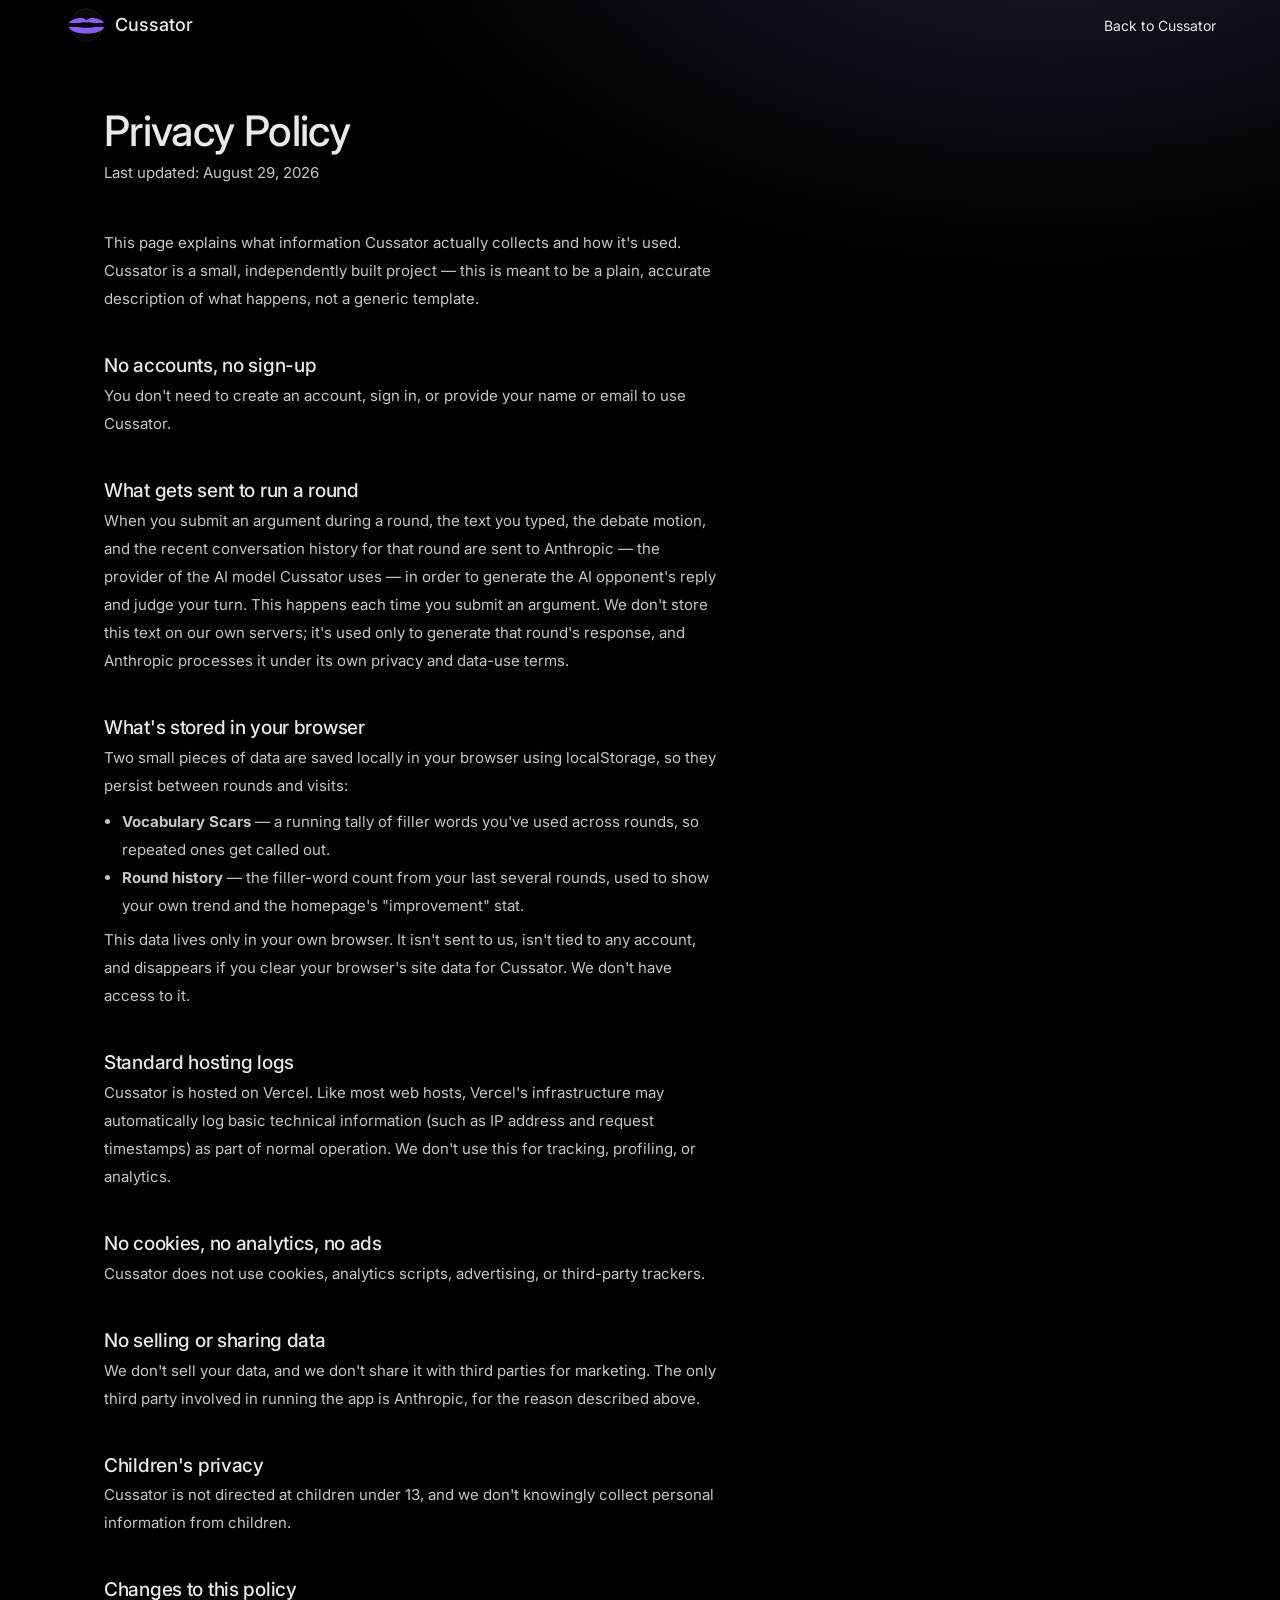
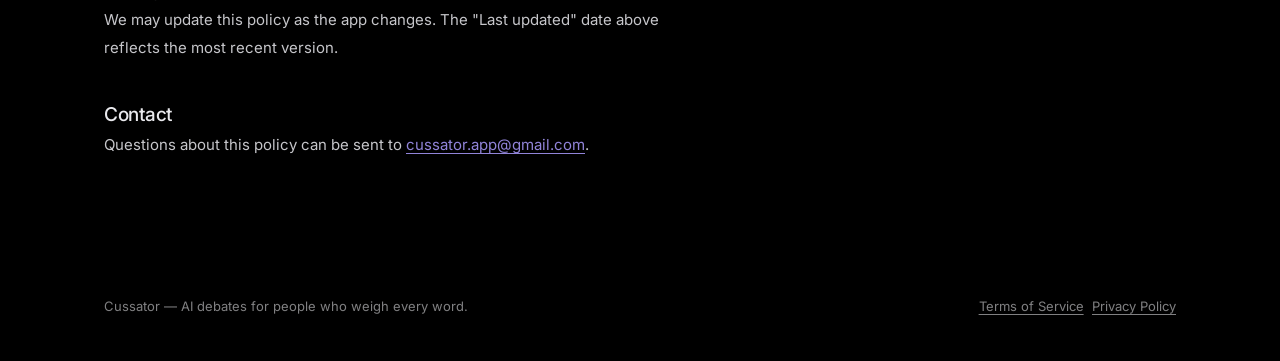
==== site/privacy.html @ 453e9096 "Add Terms/Privacy pages and ledger-motif redesign for stance-select and arena Terms of Service and P" ====
<!DOCTYPE html>
<html lang="en">
<head>
<meta charset="utf-8">
<meta name="viewport" content="width=device-width, initial-scale=1">
<title>Privacy Policy — Cussator</title>
<meta name="description" content="Privacy Policy for Cussator.">
<link rel="icon" type="image/svg+xml" href="cussator-mark.svg">
<link rel="icon" type="image/png" sizes="32x32" href="favicon-32.png">
<link rel="apple-touch-icon" sizes="180x180" href="apple-touch-icon.png">
<link rel="stylesheet" href="styles.css">
</head>
<body>
<div class="cuss-page">

  <nav class="nav cuss-nav" style="padding: var(--space-3) var(--edge);">
    <a href="index.html" style="display:flex; align-items:center; gap:var(--space-2); text-decoration:none; color:inherit;">
      <img src="cussator-mark.svg" alt="" class="nav-mark" width="45" height="34">
      <span class="nav-brand">Cussator</span>
    </a>
    <a href="index.html" style="margin-left:auto;">Back to Cussator</a>
  </nav>

  <div class="cuss-wrap">
    <section class="cuss-legal">
      <h1>Privacy Policy</h1>
      <p class="cuss-legal-updated">Last updated: August 29, 2026</p>

      <p>This page explains what information Cussator actually collects and how it's used. Cussator is a small, independently built project — this is meant to be a plain, accurate description of what happens, not a generic template.</p>

      <h2>No accounts, no sign-up</h2>
      <p>You don't need to create an account, sign in, or provide your name or email to use Cussator.</p>

      <h2>What gets sent to run a round</h2>
      <p>When you submit an argument during a round, the text you typed, the debate motion, and the recent conversation history for that round are sent to Anthropic — the provider of the AI model Cussator uses — in order to generate the AI opponent's reply and judge your turn. This happens each time you submit an argument. We don't store this text on our own servers; it's used only to generate that round's response, and Anthropic processes it under its own privacy and data-use terms.</p>

      <h2>What's stored in your browser</h2>
      <p>Two small pieces of data are saved locally in your browser using localStorage, so they persist between rounds and visits:</p>
      <ul>
        <li><strong>Vocabulary Scars</strong> — a running tally of filler words you've used across rounds, so repeated ones get called out.</li>
        <li><strong>Round history</strong> — the filler-word count from your last several rounds, used to show your own trend and the homepage's "improvement" stat.</li>
      </ul>
      <p>This data lives only in your own browser. It isn't sent to us, isn't tied to any account, and disappears if you clear your browser's site data for Cussator. We don't have access to it.</p>

      <h2>Standard hosting logs</h2>
      <p>Cussator is hosted on Vercel. Like most web hosts, Vercel's infrastructure may automatically log basic technical information (such as IP address and request timestamps) as part of normal operation. We don't use this for tracking, profiling, or analytics.</p>

      <h2>No cookies, no analytics, no ads</h2>
      <p>Cussator does not use cookies, analytics scripts, advertising, or third-party trackers.</p>

      <h2>No selling or sharing data</h2>
      <p>We don't sell your data, and we don't share it with third parties for marketing. The only third party involved in running the app is Anthropic, for the reason described above.</p>

      <h2>Children's privacy</h2>
      <p>Cussator is not directed at children under 13, and we don't knowingly collect personal information from children.</p>

      <h2>Changes to this policy</h2>
      <p>We may update this policy as the app changes. The "Last updated" date above reflects the most recent version.</p>

      <h2>Contact</h2>
      <p>Questions about this policy can be sent to <a href="mailto:cussator.app@gmail.com">cussator.app@gmail.com</a>.</p>
    </section>

    <footer class="cuss-footer">
      <span>Cussator — AI debates for people who weigh every word.</span>
      <span class="cuss-footer-links">
        <a href="terms.html">Terms of Service</a>
        <a href="privacy.html">Privacy Policy</a>
      </span>
    </footer>
  </div>
</div>
</body>
</html>
---- site/styles.css ----
/* Nocturne — design-system tokens and component classes. This file is the source of truth for the system's look; retune it here and see readme.md. */
@import url('https://fonts.googleapis.com/css2?family=Inter:wght@400;500;600;700&display=swap');

:root {
  --color-bg: #000000;
  --color-surface: #232532;
  --color-text: #e9e9ed;
  --color-accent: #9184d9; /* review round 7 (Barron): the accent moves to
     the product's blurple — OKLCH hue 289.2, the hue of the app's own Pro
     accent (#9a8fe0, --om-accent-pro) — at the same lightness the steel
     accent held (L 0.660, so the documented ratios survive) and chroma
     in the product blurple's own range (its token sits at C 0.118; the
     accent takes 0.125, from the old steel's 0.030):
     the accent now reads as an accent rather than another neutral. */
  --color-accent-2: #a7a1db; /* the machine-derived stand-in follows: same
     hue, same L 0.734, chroma at the same 2:3 proportion it held */
  --color-divider: color-mix(in srgb, #e9e9ed 16%, transparent);
  --color-warn: oklch(0.74 0.15 55);

  /* Tonal ramps — generated in OKLCH on one shared lightness scale, so the
     same step of any role matches the others in visual value. */
  --color-neutral-100: #f3f5fe;
  --color-neutral-200: #e4e7f5;
  --color-neutral-300: #cfd3e5;
  --color-neutral-400: #b2b6ca;
  --color-neutral-500: #9397ab;
  --color-neutral-600: #75798c;
  --color-neutral-700: #595d6c;
  --color-neutral-800: #3f424d;
  --color-neutral-900: #292b31;

  --color-accent-100: #f5f4ff;
  --color-accent-200: #e7e5fe;
  --color-accent-300: #d2cefd;
  --color-accent-400: #b5abfc;
  --color-accent-500: #968ae0;
  --color-accent-600: #796cbf;
  --color-accent-700: #5d5294;
  --color-accent-800: #423a6a;
  --color-accent-900: #2b2741;

  --color-accent-2-100: #f5f4ff;
  --color-accent-2-200: #e7e5fe;
  --color-accent-2-300: #d2cefd;
  --color-accent-2-400: #b5afe8;
  --color-accent-2-500: #9690c9;
  --color-accent-2-600: #7972a9;
  --color-accent-2-700: #5c5783;
  --color-accent-2-800: #423e5d;
  --color-accent-2-900: #2b293a;

  /* Deck section-divider ground — review round 3: saturation as presence.
     Dividers take a saturated deep indigo (hue 277, the neutral ramp's own
     family; C 0.094 — written when the accent held C 0.030, before the
     round-7 blurple raised it past the ground's) with a lighter bloom and
     a ghost tint of the same hue, while the slide grounds stay
     desaturated. Deck-scale fills only — not interface colors. */
  --color-section: #262a60;
  --color-section-glow: #353b80;
  --color-section-ghost: #4c5397;

  --font-heading: "Inter", system-ui, sans-serif;
  --font-heading-weight: 500;
  --font-body: "Inter", system-ui, sans-serif;

  --space-1: 2.8px;
  --space-2: 5.6px;
  --space-3: 8.4px;
  --space-4: 11.2px;
  --space-6: 16.8px;
  --space-8: 22.4px;

  --radius-sm: 4px;
  --radius-md: 8px;
  --radius-lg: 14px;

  /* Elevation — derived from the ground: soft ink-tinted shadows on a
     light theme, a hairline edge + ambient darkness on a dark one.
     The ground is pure black (#000), so a black ambient shadow would be
     literally invisible (same color as what's behind it) — the ambient
     component is instead a faint accent-tinted glow, which also keeps it
     visually consistent with the accent glow on the primary CTA. */
  --shadow-sm: 0 0 0 1px #3f424d;
  --shadow-md: 0 0 0 1px #595d6c, 0 6px 18px color-mix(in srgb, var(--color-accent) 16%, transparent);
  --shadow-lg: 0 0 0 1px var(--color-neutral-300), 0 16px 40px color-mix(in srgb, var(--color-accent) 22%, transparent);
}

body {
  background: var(--color-bg);
  color: var(--color-text);
  font-family: var(--font-body);
}
h1, h2, h3, h4 { font-family: var(--font-heading); font-weight: var(--font-heading-weight); }

.lighten{mix-blend-mode:lighten;background-color:transparent}

/* ══════════════════════════════════════════════════════════════════════════
   Components — built with the tokens above. Plain CSS
   on plain HTML: no JavaScript, no build step. Each class is documented in
   readme.md and demonstrated in foundations/ and components/.
   ══════════════════════════════════════════════════════════════════════ */

*, *::before, *::after { box-sizing: border-box; }
body { margin: 0; font-size: 15px; line-height: 1.55; font-weight: 400; }
h1, h2, h3, h4, h5, h6 {
  font-family: var(--font-heading); font-weight: var(--font-heading-weight);
  line-height: 1.12; letter-spacing: -0.015em; margin: 0 0 var(--space-2);
}
h1 { font-size: 42px; }
h2 { font-size: 32px; }
h3 { font-size: 25px; }
h4 { font-size: 20px; }
h5 { font-size: 16px; }
h6 { font-size: 13px; }
h6 { letter-spacing: 0.08em; text-transform: uppercase; }
p { margin: 0 0 var(--space-3); }
a { color: var(--color-accent); text-underline-offset: 3px; }
img { display: block; max-width: 100%; }
figure { margin: 0; }
figcaption {
  font-size: 11px; margin-top: var(--space-1);
  color: color-mix(in srgb, var(--color-text) 55%, transparent);
}
.text-muted { color: color-mix(in srgb, var(--color-text) 55%, transparent); }
:focus { outline: none; }
:focus-visible { outline: 2px solid var(--color-accent); outline-offset: 2px; }
::selection { background: color-mix(in srgb, var(--color-accent) 30%, transparent); }

/* — rules — */
/* Rules fade to transparent at both ends instead of stopping cleanly — a
   Nocturne signature. The ramp is 48px an end (one deck baseline unit),
   painted from the same divider token. Freestanding rules fade; box
   outlines, in-control separators, and short accent marks stay solid. */
.hr {
  height: 1px; border: 0; margin: var(--space-4) 0;
  background: linear-gradient(to right,
    transparent, var(--color-divider) 48px,
    var(--color-divider) calc(100% - 48px), transparent);
}

/* — buttons — */
.btn {
  display: inline-flex; align-items: center; justify-content: center; gap: 6px;
  cursor: pointer; text-decoration: none;
  font-family: var(--font-heading); font-weight: var(--font-heading-weight);
  font-size: 14px; line-height: 1.2; color: var(--color-text); /* matches the .input's 14px —
     the pair sits side by side in sign-up rows */
  background: transparent; border: 1px solid transparent;
  padding: var(--space-2) calc(var(--space-3) * 1.2);
  border-radius: var(--radius-md);
  transition: background 0.18s ease, border-color 0.18s ease, transform 0.18s ease, box-shadow 0.18s ease;
}
.btn svg { display: block; }
.btn:disabled { opacity: 0.45; cursor: not-allowed; }
.btn-primary { color: var(--color-accent); border-color: var(--color-accent); }
.btn-primary:hover { background: color-mix(in srgb, var(--color-accent) 12%, transparent); }
.btn-primary:active { background: color-mix(in srgb, var(--color-accent) 22%, transparent); }
.btn-secondary { border-color: var(--color-divider); }
.btn-secondary:hover { background: color-mix(in srgb, var(--color-text) 7%, transparent); }
.btn-secondary:active { background: color-mix(in srgb, var(--color-text) 14%, transparent); }
.btn-ghost { color: var(--color-accent); padding-inline: var(--space-1); }
.btn-ghost:hover { background: color-mix(in srgb, var(--color-accent) 10%, transparent); }
.btn-ghost:active { background: color-mix(in srgb, var(--color-accent) 18%, transparent); }
.btn-icon { width: 36px; height: 36px; padding: 0; }
.btn-block { width: 100%; margin-top: var(--space-2); }

/* — forms — */
.field > label {
  display: block; font-size: 12px; margin-bottom: 5px;
  color: color-mix(in srgb, var(--color-text) 70%, transparent);
}
.input {
  width: 100%; min-height: 36px; padding: 6px 10px; font: inherit;
  font-size: 14px; color: var(--color-text); caret-color: var(--color-accent);
  background: var(--color-surface);
  border: 1px solid var(--color-divider); border-radius: var(--radius-md);
}
.input:hover { border-color: color-mix(in srgb, var(--color-text) 45%, transparent); }
.input:focus-visible { border-color: var(--color-accent); outline-offset: 0; }
textarea.input { min-height: 90px; resize: vertical; }
.radio { display: inline-flex; align-items: center; gap: 8px; cursor: pointer; font-size: 14px; }
.radio input, .seg-opt input {
  position: absolute; opacity: 0; width: 0; height: 0; pointer-events: none;
}
.radio .dot {
  width: 16px; height: 16px; flex: none; border-radius: 50%;
  border: 1.5px solid var(--color-divider);
}
.radio:hover .dot { border-color: var(--color-accent); }
.radio input:checked + .dot {
  border-color: var(--color-accent); background: var(--color-accent);
  box-shadow: inset 0 0 0 4px var(--color-bg);
}
.radio input:focus-visible + .dot { outline: 2px solid var(--color-accent); outline-offset: 2px; }
.seg {
  display: inline-flex; overflow: hidden;
  border: 1px solid var(--color-divider); border-radius: var(--radius-md);
}
.seg-opt {
  display: inline-flex; align-items: center; gap: 6px;
  padding: 7px 12px; font-size: 13px; cursor: pointer;
}
.seg-opt + .seg-opt { border-left: 1px solid var(--color-divider); }
.seg-opt:has(input:checked) { color: var(--color-accent); box-shadow: inset 0 0 0 1px var(--color-accent); }
.seg-opt:not(:has(input:checked)):hover { background: color-mix(in srgb, var(--color-text) 7%, transparent); }
.seg-opt:has(input:focus-visible) { outline: 2px solid var(--color-accent); outline-offset: -2px; }

/* — cards — */
.card {
  display: flex; flex-direction: column; gap: var(--space-2);
  padding: var(--space-3); border-radius: var(--radius-md); background: var(--color-surface);
}
.card-kicker { font-size: 10px; letter-spacing: 0.1em; text-transform: uppercase; color: var(--color-accent); }
.card-title {
  font-family: var(--font-heading); font-weight: var(--font-heading-weight);
  font-size: 17px; line-height: 1.2;
}
.card-body { margin: 0; font-size: 13px; opacity: 0.8; flex: 1; }
.card-meta {
  display: flex; align-items: center; gap: 6px; font-size: 11px;
  color: color-mix(in srgb, var(--color-text) 50%, transparent);
}
.elev-sm { box-shadow: var(--shadow-sm); }
.elev-md { box-shadow: var(--shadow-md); }
.elev-lg { box-shadow: var(--shadow-lg); }

/* — tags — */
.tag {
  display: inline-flex; align-items: center; font-size: 11px;
  letter-spacing: 0.02em; padding: 3px 10px;
  border-radius: calc(var(--radius-md) * 0.75);
}
.tag-accent { background: var(--color-accent-800); color: var(--color-accent-100); }
.tag-accent-2 { background: var(--color-accent-2-800); color: var(--color-accent-2-100); }
.tag-neutral { background: var(--color-neutral-800); color: var(--color-neutral-100); }
.tag-outline { border: 1px solid var(--color-accent); color: var(--color-accent); }
/* Per-turn countdown, styled as the same outlined pill as the LIVE ROUND
   badge next to it — tabular-nums keeps the digits from jittering the
   pill's width as they count down. Ticks only while it's the player's
   turn (input enabled); warns in the last 10 seconds. */
.cuss-arena-timer { font-variant-numeric: tabular-nums; }
.cuss-arena-timer.is-warn { border-color: var(--color-warn); color: var(--color-warn); }

/* — navigation — */
.nav {
  display: flex; align-items: center; gap: var(--space-4);
  padding: var(--space-3) var(--space-4);
  border-bottom: none;
}
/* Logo mark — sits immediately left of the wordmark, the nav's own
   gap (var(--space-4)) provides the spacing between the two. */
.nav-mark { display: block; height: 34px; width: auto; flex: none; }
.nav-brand {
  font-family: var(--font-heading); font-weight: var(--font-heading-weight);
  font-size: 18px; margin-right: auto;
}
.nav a { color: inherit; text-decoration: none; font-size: 14px; }
.nav a:hover, .nav a[aria-current='page'] { color: var(--color-accent); }
/* Small outlined nav Chat button — reuses .btn-primary as-is (purple
   border, transparent fill, accent text), deliberately NOT .cuss-cta-xl,
   so it stays visually secondary to the big solid hero Chat button. */
.nav-cta { flex: none; }

/* — tables — */
.table { width: 100%; border-collapse: collapse; font-size: 14px; }
.table th {
  text-align: left; font-size: 11px; letter-spacing: 0.08em; text-transform: uppercase;
  color: color-mix(in srgb, var(--color-text) 60%, transparent);
  padding: var(--space-2); border-bottom: 1px solid transparent; /* keeps layout; the row paints the fading rule */
}
.table td {
  padding: var(--space-2);
  border-bottom: 1px solid transparent;
}
/* Row rules as row-level strips so the end-fade spans the row, not each cell. */
.table thead tr {
  background: linear-gradient(to right,
    transparent, var(--color-divider) 48px,
    var(--color-divider) calc(100% - 48px), transparent) no-repeat bottom / 100% 1px;
}
.table tbody tr {
  background: linear-gradient(to right,
    transparent, color-mix(in srgb, var(--color-text) 8%, transparent) 48px,
    color-mix(in srgb, var(--color-text) 8%, transparent) calc(100% - 48px), transparent) no-repeat bottom / 100% 1px;
}
.table tbody tr:hover {
  /* the hover tint layers over the row rule, which keeps painting */
  background:
    linear-gradient(color-mix(in srgb, var(--color-text) 4%, transparent),
                    color-mix(in srgb, var(--color-text) 4%, transparent)) no-repeat 0 0 / 100% 100%,
    linear-gradient(to right,
      transparent, color-mix(in srgb, var(--color-text) 8%, transparent) 48px,
      color-mix(in srgb, var(--color-text) 8%, transparent) calc(100% - 48px), transparent) no-repeat bottom / 100% 1px;
}

/* — dialog — */
.dialog-backdrop {
  position: fixed; inset: 0; display: grid; place-items: center;
  padding: var(--space-4);
  background: color-mix(in srgb, var(--color-neutral-900) 50%, transparent);
}
.dialog {
  width: min(440px, 100%); display: flex; flex-direction: column; gap: var(--space-3);
  padding: var(--space-4); border-radius: var(--radius-lg);
  background: var(--color-surface); box-shadow: var(--shadow-lg);
}
.dialog-title {
  font-family: var(--font-heading); font-weight: var(--font-heading-weight);
  font-size: 20px;
}
.dialog-body { font-size: 14px; opacity: 0.85; }
.dialog-actions { display: flex; justify-content: flex-end; gap: var(--space-2); margin-top: var(--space-2); }

/* ══════════════════════════════════════════════════════════════════════════
   Cussator landing — page-specific rules on top of the tokens/components above.
   ══════════════════════════════════════════════════════════════════════ */

html { scroll-behavior: smooth; }
@media (prefers-reduced-motion: reduce) { html { scroll-behavior: auto; } }

.cuss-page {
  --leading: 28px;
  --half: 14px;
  --edge: clamp(20px, 5vw, 72px);
  background:
    radial-gradient(1200px 720px at 82% -160px, color-mix(in srgb, var(--color-accent-900) 75%, transparent), transparent 60%),
    radial-gradient(1100px 800px at -10% 100%, color-mix(in srgb, black 30%, transparent), transparent 55%),
    var(--color-bg);
  color: var(--color-text);
  font-family: var(--font-body);
  min-height: 100vh;
}
.cuss-wrap { max-width: 1200px; margin: 0 auto; padding: 0 var(--edge); }

.cuss-nav a { text-decoration: none; font-size: 14px; }

@keyframes cuss-pulse { 0%, 100% { opacity: 1; } 50% { opacity: 0.35; } }
.cuss-live-dot {
  width: 7px; height: 7px; border-radius: 50%; background: var(--color-accent);
  animation: cuss-pulse 1.6s ease-in-out infinite;
}
@media (prefers-reduced-motion: reduce) { .cuss-live-dot { animation: none; } }

.cuss-hero-grid {
  display: grid; grid-template-columns: minmax(0, 1fr) minmax(0, 1fr);
  gap: clamp(32px, 5vw, 80px); align-items: center;
  padding: calc(3 * var(--leading)) 0 calc(2.5 * var(--leading));
}
.cuss-hero-copy h1 {
  font-size: clamp(40px, 5.6vw, 72px); line-height: 1.08;
  letter-spacing: -0.015em; margin: 0 0 0 -0.05em;
}
.cuss-hero-copy h1 span { display: block; }
.cuss-hero-copy p {
  font-size: 17px; line-height: var(--leading); max-width: 52ch;
  margin: calc(1.5 * var(--leading)) 0 0; color: var(--color-text);
}
.cuss-hero-actions {
  display: flex; flex-direction: column; align-items: flex-start; gap: var(--space-3);
  margin: var(--space-6) 0 calc(1.5 * var(--leading));
}
.cuss-cta-xl {
  font-size: 24px; padding: 26px 72px; border-width: 1.5px;
  background: var(--color-accent); color: var(--color-bg);
  box-shadow: 0 16px 40px color-mix(in srgb, var(--color-accent) 35%, transparent);
}
.cuss-cta-xl:hover { background: var(--color-accent-2); }
.cuss-cta-xl:active { background: var(--color-accent); }

.cuss-demo {
  background: var(--color-bg); border-radius: var(--radius-lg); box-shadow: var(--shadow-lg);
  padding: var(--space-4); display: flex; flex-direction: column; gap: var(--space-3); min-width: 0;
}
.cuss-demo-head { display: flex; align-items: center; gap: var(--space-2); }
.cuss-demo-timer {
  margin-left: auto; font-size: 11px;
  color: color-mix(in srgb, var(--color-text) 55%, transparent);
  font-feature-settings: 'tnum' 1;
}
.cuss-demo-motion {
  margin: 0; font-size: 12px; font-style: italic;
  color: color-mix(in srgb, var(--color-text) 60%, transparent);
}
.cuss-demo-label {
  margin: 0 0 4px; font-size: 11px; letter-spacing: 0.04em; text-transform: uppercase;
  color: color-mix(in srgb, var(--color-text) 55%, transparent);
}
.cuss-demo-speech { margin: 0; font-size: 16px; line-height: 1.5; }
.cuss-demo-speech span { transition: color 0.25s ease; }

.cuss-ai-card {
  background: color-mix(in srgb, var(--color-warn) 14%, var(--color-surface));
  border-radius: var(--radius-md); padding: var(--space-3);
  opacity: 0; transform: translateY(4px); transition: opacity 0.35s ease, transform 0.35s ease;
}
.cuss-ai-card.is-visible { opacity: 1; transform: translateY(0); }
.cuss-ai-card-head { display: flex; align-items: center; justify-content: space-between; gap: var(--space-2); margin-bottom: 4px; }
.cuss-ai-label { margin: 0; font-size: 11px; letter-spacing: 0.04em; text-transform: uppercase; color: var(--color-warn); }
.cuss-ai-card p.cuss-ai-body { margin: 0; font-size: 14px; line-height: 1.5; }
.cuss-simplify-btn {
  font-family: inherit; font-size: 10.5px; letter-spacing: 0.03em; text-transform: uppercase;
  color: var(--color-accent); background: transparent; cursor: pointer; white-space: nowrap;
  border: 1px solid color-mix(in srgb, var(--color-accent) 45%, transparent); border-radius: 999px;
  padding: 3px 9px; transition: background 0.15s ease, opacity 0.15s ease;
}
.cuss-simplify-btn:hover:not(:disabled) { background: color-mix(in srgb, var(--color-accent) 14%, transparent); }
.cuss-simplify-btn:disabled { opacity: 0.4; cursor: not-allowed; }
.cuss-simplify-btn.is-done { color: color-mix(in srgb, var(--color-text) 55%, transparent); border-color: var(--color-divider); }

.cuss-judge {
  display: flex; flex-direction: column; gap: 6px; padding-top: var(--space-2);
  border-top: 1px solid var(--color-divider);
  opacity: 0; transition: opacity 0.35s ease;
}
.cuss-judge.is-visible { opacity: 1; }
/* Collapses out of the flex flow entirely before the first turn resolves —
   otherwise its (invisible but full-height) box sits between the transcript
   and the legend/input, breaking the uniform gap rhythm described above. */
.cuss-judge[hidden] { display: none; }
.cuss-judge-label {
  margin: 0 0 2px; font-size: 11px; letter-spacing: 0.04em; text-transform: uppercase;
  color: color-mix(in srgb, var(--color-text) 55%, transparent);
}
/* Itemizes Logic/Precision/Delivery the same way the homepage's numbered
   rows are itemized — a fading rule between each, not just a bare stack of
   rows. Wraps the existing row+hint pair; nothing inside it changed. */
.cuss-judge-item {
  display: flex; flex-direction: column; padding-top: 6px;
  background: linear-gradient(to right, transparent, var(--color-neutral-800) 4px calc(100% - 4px), transparent) no-repeat top / 100% 1px;
}
.cuss-judge-item:first-child { background-image: none; padding-top: 0; }
.cuss-judge-row { display: flex; align-items: center; gap: 8px; }
.cuss-judge-row span:first-child { font-size: 12px; width: 64px; flex: none; cursor: help; }
.cuss-judge-track { flex: 1; height: 6px; border-radius: 99px; background: var(--color-neutral-800); overflow: hidden; }
.cuss-judge-fill { height: 100%; width: 0%; background: var(--color-accent); transition: width 0.1s linear; }
.cuss-judge-fill.is-warn { background: var(--color-warn); }
.cuss-judge-val { font-size: 11px; width: 28px; text-align: right; font-feature-settings: 'tnum' 1; }

/* Credibility (HP) bars get real visual weight — thicker track, a color
   shift toward danger as they drop, and a brief pulse whenever the number
   actually changes. Scoped under .cuss-arena-health so the Judge panel's
   bars (deliberately secondary — "feedback only") stay untouched; they
   share the same .cuss-judge-track/-fill/-val classes otherwise. */
.cuss-arena-health .cuss-judge-track { height: 12px; }
.cuss-arena-health .cuss-judge-fill {
  background: var(--color-accent); color: var(--color-accent);
  transition: width 0.15s ease, background 0.3s ease, color 0.3s ease;
}
.cuss-arena-health .cuss-judge-fill.is-warn { background: var(--color-warn); color: var(--color-warn); }
.cuss-arena-health .cuss-judge-fill.is-hp-warning { background: oklch(0.78 0.16 80); color: oklch(0.78 0.16 80); }
.cuss-arena-health .cuss-judge-fill.is-hp-critical { background: oklch(0.63 0.22 25); color: oklch(0.63 0.22 25); }
.cuss-arena-health .cuss-judge-val { font-size: 13px; font-weight: 700; transition: color 0.3s ease; }
.cuss-arena-health .cuss-judge-val.is-hp-warning { color: oklch(0.78 0.16 80); }
.cuss-arena-health .cuss-judge-val.is-hp-critical { color: oklch(0.63 0.22 25); }

@keyframes cuss-hp-pulse {
  0% { box-shadow: 0 0 0 0 currentColor; }
  35% { box-shadow: 0 0 16px 2px currentColor; }
  100% { box-shadow: 0 0 0 0 currentColor; }
}
.cuss-arena-health .cuss-judge-fill.is-flash { animation: cuss-hp-pulse 0.7s ease-out; }
@keyframes cuss-hp-val-pulse {
  0% { transform: scale(1); }
  35% { transform: scale(1.4); }
  100% { transform: scale(1); }
}
.cuss-arena-health .cuss-judge-val.is-flash { display: inline-block; animation: cuss-hp-val-pulse 0.5s ease-out; }
/* Per-metric explanations under the live Judge panel — purely informational,
   these never feed back into Credibility (that's driven only by the per-word tags
   and the AI's per-turn verdict; folding the Judge score in too would
   double-count the same signal). */
.cuss-judge-note {
  margin: -2px 0 2px; font-size: 10px; font-style: italic;
  color: color-mix(in srgb, var(--color-text) 45%, transparent);
}
.cuss-judge-hint {
  margin: -3px 0 1px 72px; font-size: 10.5px; line-height: 1.3;
  color: color-mix(in srgb, var(--color-text) 50%, transparent);
}

.cuss-eyebrow {
  position: relative; display: block; font-size: 13px; letter-spacing: 0.06em; text-transform: uppercase;
  color: var(--color-accent); margin: 0 0 calc(var(--leading) - var(--half));
}

/* Word of the Day — sits in the hero, above the fold, centered as its own
   unit below the headline/CTA grid. Shows exactly one word — earlier this
   used a 3-slot scrolling reel, which read as three simultaneous words with
   only one matching definition and confused more than it delighted. The
   word reuses the exact accent purple from the Chat button / HP bars; the
   definition reuses the same muted-gray pattern used everywhere else on
   the page. No new colors. */
.cuss-wotd {
  max-width: 480px; margin: 0 auto; padding: 0 0 calc(1.2 * var(--leading));
  text-align: center; display: flex; flex-direction: column; align-items: center;
}
.cuss-wotd-word {
  margin: 0; min-height: 1.2em; color: var(--color-accent); font-size: clamp(32px, 5vw, 48px);
  opacity: 0; transform: translateY(8px); transition: opacity 0.4s ease, transform 0.4s ease;
}
.cuss-wotd-word.is-visible { opacity: 1; transform: translateY(0); }
.cuss-wotd-def {
  margin: var(--space-2) 0 0; max-width: 52ch; font-size: 15px; opacity: 0;
  transition: opacity 0.4s ease 0.15s; color: color-mix(in srgb, var(--color-text) 65%, transparent);
}
.cuss-wotd-def.is-visible { opacity: 1; }

.cuss-feature {
  display: grid; grid-template-columns: minmax(64px, 140px) minmax(0, 360px) minmax(0, 1fr);
  gap: var(--leading) clamp(24px, 4vw, 64px); align-items: baseline;
  padding: calc(1.4 * var(--leading)) 0;
  background: linear-gradient(to right, transparent, var(--color-neutral-800) 48px calc(100% - 48px), transparent) no-repeat top / 100% 1px;
}
.cuss-feature:first-child { background: none; }
.cuss-feature-num {
  font-family: var(--font-heading); font-weight: var(--font-heading-weight); font-size: 15px;
  color: var(--color-accent); margin: 0; font-feature-settings: 'tnum' 1;
}
.cuss-feature h2 { font-size: 24px; margin: 0; letter-spacing: -0.01em; }
.cuss-feature-body {
  font-size: 15.5px; line-height: var(--leading); margin: 0;
  color: color-mix(in srgb, var(--color-text) 78%, transparent); max-width: 52ch;
}
/* Was accidentally sharing the .cuss-scars class with the real full-screen
   Vocabulary Scars overlay below (position:fixed; opacity:0 by default),
   which made this decorative preview invisible and pulled out of the grid
   entirely. Renamed so the two never collide again. */
.cuss-scars-preview { display: flex; flex-direction: column; gap: var(--space-3); }
.cuss-scars-tags { display: flex; gap: 6px; flex-wrap: wrap; }
.cuss-scars-tags .tag { background: color-mix(in srgb, var(--color-warn) 22%, var(--color-surface)); color: var(--color-warn); }

.cuss-steps { display: grid; grid-template-columns: repeat(4, 1fr); gap: clamp(20px, 3vw, 32px); }
.cuss-step-num {
  font-family: var(--font-heading); font-size: 15px; color: var(--color-accent);
  margin: 0 0 8px; font-feature-settings: 'tnum' 1;
}
.cuss-steps h3 { font-size: 17px; margin: 0 0 6px; }
.cuss-steps p { font-size: 14px; line-height: 1.5; margin: 0; color: color-mix(in srgb, var(--color-text) 78%, transparent); }

.cuss-footer {
  padding: calc(1.6 * var(--leading)) 0; font-size: 13px;
  color: color-mix(in srgb, var(--color-text) 55%, transparent);
  display: flex; flex-wrap: wrap; gap: var(--space-2) var(--space-4); justify-content: space-between;
}
.cuss-footer-links { display: flex; gap: var(--space-3); }
.cuss-footer-links a { color: inherit; }
.cuss-footer-links a:hover { color: var(--color-accent); }

/* Terms / Privacy — plain, readable legal copy fit to the site's existing
   dark theme; deliberately not styled beyond basic typography and rhythm. */
.cuss-legal { max-width: 68ch; padding: calc(2 * var(--leading)) 0 calc(3 * var(--leading)); }
.cuss-legal h1 { margin-bottom: var(--space-2); }
.cuss-legal-updated {
  font-size: 13px; margin: 0 0 calc(1.5 * var(--leading));
  color: color-mix(in srgb, var(--color-text) 55%, transparent);
}
.cuss-legal h2 { font-size: 19px; margin: calc(1.5 * var(--leading)) 0 var(--space-2); }
.cuss-legal p, .cuss-legal li { font-size: 15px; line-height: var(--leading); color: color-mix(in srgb, var(--color-text) 85%, transparent); }
.cuss-legal ul { padding-left: 1.2em; margin: var(--space-2) 0; }
.cuss-legal a { color: var(--color-accent); }

@media (max-width: 900px) {
  .cuss-hero-grid { grid-template-columns: 1fr !important; }
  .cuss-feature { grid-template-columns: 1fr !important; }
  .cuss-steps { grid-template-columns: 1fr !important; }
}

/* ══════════════════════════════════════════════════════════════════════════
   Debate arena — the live-round screen opened from "Start round".
   ══════════════════════════════════════════════════════════════════════ */

/* Full-screen dedicated round view, not a popup over the page — the arena
   fills the viewport and owns the whole screen while a round is live. */
.cuss-arena {
  position: fixed; inset: 0; z-index: 100; display: flex; align-items: stretch; justify-content: center;
  padding: 0;
  background: var(--color-bg);
  opacity: 0; pointer-events: none; transition: opacity 0.2s ease;
}
.cuss-arena.is-open { opacity: 1; pointer-events: auto; }
.cuss-arena-inner {
  position: relative;
  width: 100%; max-width: 900px; height: 100%; max-height: 100vh;
  /* Same gap token as .cuss-arena-transcript's internal gap (see below) —
     one consistent rhythm the whole way down: head → motion → HP bars →
     transcript (→ avatar row → prompt) → legend → input. */
  display: flex; flex-direction: column; gap: var(--space-4);
  background: var(--color-bg); border-radius: 0; box-shadow: none;
  padding: var(--space-4) var(--edge); overflow: hidden;
}
/* Stacked above the stance-select (z-index: 10) and round-over (z-index: 5)
   overlays so the close button stays clickable no matter which screen is
   showing — without this it sits at the default stacking level and the
   overlay's own layer (positioned + z-indexed) intercepts the click even
   though the header is still faintly visible through it. */
.cuss-arena-head {
  position: relative; z-index: 20;
  display: flex; align-items: center; justify-content: space-between; gap: var(--space-3);
}
.cuss-arena-head-info { display: flex; align-items: center; gap: var(--space-2); flex-wrap: wrap; }
/* Right-hand cluster mirrors the left one, same even left/right split the
   bottom legend row and the avatar row also use — keeps the header from
   reading as left-heavy with a bare close button stranded on the far right. */
.cuss-arena-head-right { display: flex; align-items: center; gap: var(--space-2); flex: none; }
/* Reflects the side the player already picked (see chooseStance()) — hidden
   until then. Same blue/red as the stance-select buttons and pre-round
   avatars for one consistent affirm/negate color language. */
.cuss-arena-side.is-affirm { border-color: oklch(0.72 0.15 250); color: oklch(0.72 0.15 250); }
.cuss-arena-side.is-negate { border-color: oklch(0.63 0.22 25); color: oklch(0.63 0.22 25); }
.cuss-arena-side[hidden] { display: none; }
/* Keeps product identity present during an actual round, not just on the
   marketing page — same weight/family as .nav-brand, just smaller since it
   shares the row with the LIVE ROUND badge and timer. */
.cuss-arena-brand {
  font-family: var(--font-heading); font-weight: var(--font-heading-weight);
  font-size: 14px; margin-right: 2px; color: var(--color-text);
}
.cuss-arena-motion { margin: 0; font-size: 12px; font-style: italic; color: color-mix(in srgb, var(--color-text) 60%, transparent); }
.cuss-arena-transcript {
  /* Top-aligned with the same uniform gap used for every other row in this
     panel (see .cuss-arena-inner) — deliberately NOT vertically centered,
     so the HP bars → avatar row → prompt → input rhythm reads as one
     consistent stack instead of floating in the middle of the remaining
     space above a short transcript. */
  flex: 1; overflow-y: auto; display: flex; flex-direction: column; gap: var(--space-4);
  padding-right: 4px; min-height: 120px;
}
/* Reads as an active prompt, not passive filler copy — the "YOUR TURN"
   badge reuses the exact .tag.tag-outline styling the "LIVE ROUND" badge
   uses, so the two read as the same visual language. */
.cuss-arena-empty {
  display: flex; align-items: center; flex-wrap: wrap; gap: 8px 10px;
  font-size: 13px; color: color-mix(in srgb, var(--color-text) 68%, transparent); margin: 0;
}
.cuss-arena-prompt-badge { flex: none; font-weight: 600; }
/* Pre-round anchor — foreshadows the left/right layout the first AI card
   and user bubble will actually use (.cuss-bubble-ai / .cuss-bubble-user),
   so the empty transcript reads as an intentional, populated layout rather
   than blank space. Removed the moment the first bubble is added. Same
   even left/right split as the bottom legend row and the header — AI
   pinned left, player pinned right, both on one horizontal line. */
.cuss-transcript-anchor { display: flex; align-items: center; justify-content: space-between; gap: var(--space-3); opacity: 0.65; }
.cuss-anchor-row { display: flex; align-items: center; gap: 8px; max-width: 46%; }
.cuss-anchor-right { flex-direction: row-reverse; }
.cuss-anchor-avatar {
  display: inline-flex; align-items: center; justify-content: center; flex: none;
  width: 26px; height: 26px; border-radius: 50%; border: 1.5px solid currentColor;
  font-size: 11px; font-weight: 700; font-family: var(--font-heading);
  color: color-mix(in srgb, var(--color-text) 50%, transparent);
}
.cuss-anchor-avatar.is-affirm { color: oklch(0.72 0.15 250); }
.cuss-anchor-avatar.is-negate { color: oklch(0.63 0.22 25); }
.cuss-anchor-label { font-size: 12px; letter-spacing: 0.02em; color: color-mix(in srgb, var(--color-text) 50%, transparent); }
.cuss-bubble-user {
  align-self: flex-end; max-width: 88%; background: var(--color-surface);
  border-radius: var(--radius-md); padding: var(--space-3); font-size: 14px; line-height: 1.5; margin: 0;
}
/* Highlight tiers — filler orange, curse red, connective blue, vocab green.
   Each gets a soft text-shadow glow in its own color, same intensity as the
   Chat button's glow (color-mix at ~35% into a blur, no hard edge). */
.cuss-weak {
  color: var(--color-warn); text-decoration: underline wavy var(--color-warn); font-weight: 600;
  text-shadow: 0 0 8px color-mix(in srgb, var(--color-warn) 35%, transparent);
}
.cuss-weak-light { text-decoration-style: dotted; }
.cuss-curse {
  color: oklch(0.63 0.22 25); text-decoration: underline wavy oklch(0.63 0.22 25); font-weight: 700;
  text-shadow: 0 0 8px color-mix(in srgb, oklch(0.63 0.22 25) 35%, transparent);
}
.cuss-connective {
  color: oklch(0.72 0.15 250); font-weight: 600;
  text-shadow: 0 0 8px color-mix(in srgb, oklch(0.72 0.15 250) 35%, transparent);
}
.cuss-weak, .cuss-curse, .cuss-connective { transition: color 0.2s ease; }
.cuss-vocab {
  position: relative; display: inline-block; color: oklch(0.75 0.13 150); font-weight: 600;
  text-shadow: 0 0 8px color-mix(in srgb, oklch(0.75 0.13 150) 35%, transparent);
}
.cuss-vocab::before {
  content: "vocab"; position: absolute; left: 50%; top: -0.4em; transform: translateX(-50%);
  font-size: 8px; line-height: 1; letter-spacing: 0.05em; text-transform: uppercase;
  color: oklch(0.75 0.13 150); opacity: 0.8; white-space: nowrap; pointer-events: none;
}
.cuss-bubble-ai { align-self: flex-start; max-width: 88%; }
.cuss-arena-typing[hidden] { display: none; }
/* Visible motion for the whole wait — Chair-difficulty replies can take
   15-20+ seconds, and a static "typing…" label with no animation reads as
   frozen/broken over that long. Three dots pulsing in sequence, same
   pattern as chat-app typing indicators. */
.cuss-typing-dots { display: inline-flex; gap: 3px; margin-left: 5px; vertical-align: middle; }
.cuss-typing-dots span {
  width: 4px; height: 4px; border-radius: 50%; background: currentColor;
  display: inline-block; opacity: 0.3; animation: cuss-typing-dot 1.2s ease-in-out infinite;
}
.cuss-typing-dots span:nth-child(2) { animation-delay: 0.2s; }
.cuss-typing-dots span:nth-child(3) { animation-delay: 0.4s; }
@keyframes cuss-typing-dot {
  0%, 60%, 100% { opacity: 0.3; transform: translateY(0); }
  30% { opacity: 1; transform: translateY(-2px); }
}
@media (prefers-reduced-motion: reduce) {
  .cuss-typing-dots span { animation: none; opacity: 0.8; }
}
.cuss-arena-error { color: var(--color-warn); font-size: 13px; margin: 0; }

/* Color-legend key — visible from the start of every round (static, not
   tied to any round state) so new players learn the highlight system by
   reading it, not by losing Credibility first. Colors match the live
   highlight classes exactly: .cuss-weak (filler), .cuss-vocab, .cuss-curse. */
.cuss-color-legend { display: flex; align-items: center; gap: 16px; flex-wrap: wrap; padding: 0 2px 6px; }
.cuss-legend-item {
  display: inline-flex; align-items: center; gap: 5px;
  font-size: 11px; color: color-mix(in srgb, var(--color-text) 55%, transparent);
}
.cuss-legend-dot { width: 8px; height: 8px; border-radius: 50%; flex: none; }
.cuss-legend-dot.is-filler { background: var(--color-warn); }
.cuss-legend-dot.is-vocab { background: oklch(0.75 0.13 150); }
.cuss-legend-dot.is-penalty { background: oklch(0.63 0.22 25); }

/* Word Economy token budget — shares the legend's row, pinned to the right.
   Ticks down live (see checkTokenBudget() in script.js) as the player
   types, same event as the highlighter; turns critical-red in the last 10%
   of the pool as a quiet warning before the auto-loss actually fires. */
.cuss-token-budget {
  margin-left: auto; font-size: 11px; font-variant-numeric: tabular-nums;
  color: color-mix(in srgb, var(--color-text) 55%, transparent);
}
.cuss-token-val { font-weight: 700; color: var(--color-text); }
.cuss-token-budget.is-critical, .cuss-token-budget.is-critical .cuss-token-val { color: oklch(0.63 0.22 25); }

.cuss-arena-form { display: flex; gap: var(--space-3); align-items: flex-end; }

.cuss-highlight-wrap {
  position: relative; flex: 1; min-height: 78px; border-radius: var(--radius-md);
  background: var(--color-surface); border: 1px solid var(--color-divider);
}
.cuss-highlight-wrap:focus-within { border-color: var(--color-accent); }
.cuss-highlight-layer, .cuss-highlight-input {
  position: absolute; inset: 0; margin: 0; padding: 16px 10px 6px; font: inherit; font-size: 14px; line-height: 1.5;
}
.cuss-highlight-layer {
  white-space: pre-wrap; word-wrap: break-word; overflow: hidden;
  color: var(--color-text); pointer-events: none;
}
.cuss-highlight-input {
  width: 100%; height: 100%; background: transparent; color: transparent;
  caret-color: var(--color-text); border: none; resize: none; overflow: auto;
}
.cuss-highlight-input::placeholder { color: color-mix(in srgb, var(--color-text) 45%, transparent); }

/* Stance-select screen — covers the arena when a round opens, until the
   player picks a side. Blue for Affirm, red for Negate, matching the same
   hues used elsewhere (connective blue, curse red) for visual consistency. */
.cuss-stance-select {
  position: absolute; inset: 0; z-index: 10; display: flex; flex-direction: column;
  align-items: center; justify-content: center; gap: var(--space-4); text-align: center;
  padding: var(--space-4); background: var(--color-bg);
}
.cuss-stance-select[hidden] { display: none; }
.cuss-stance-eyebrow {
  margin: 0; font-size: 11px; letter-spacing: 0.08em; text-transform: uppercase;
  color: color-mix(in srgb, var(--color-text) 55%, transparent);
}
.cuss-stance-motion {
  margin: 0; max-width: 60ch; font-size: clamp(18px, 3vw, 26px); font-style: italic; line-height: 1.4;
}
.cuss-difficulty-select { display: flex; flex-direction: column; align-items: center; gap: 8px; }
.cuss-difficulty-eyebrow {
  margin: 0; font-size: 11px; letter-spacing: 0.08em; text-transform: uppercase;
  color: color-mix(in srgb, var(--color-text) 55%, transparent);
}
/* Ledger-row picker — same numbered-line-item language as the homepage's
   "How it works" steps (see .cuss-feature's fading top-rule), reused here
   instead of the equal bordered boxes this screen used to show. Only the
   contents/CSS of .cuss-difficulty-btn changed; the element itself keeps
   its id/class/data-difficulty untouched, so setDifficulty()'s querySelectorAll
   and .is-active toggling in script.js need no changes. */
.cuss-difficulty-buttons { display: flex; flex-direction: column; width: 100%; max-width: 440px; margin: 0 auto; }
.cuss-difficulty-btn {
  display: flex; align-items: baseline; gap: var(--space-3); width: 100%; text-align: left;
  padding: var(--space-2) var(--space-2); border: none; border-radius: var(--radius-sm);
  background: linear-gradient(to right, transparent, var(--color-neutral-800) 6px calc(100% - 6px), transparent) no-repeat top / 100% 1px;
  color: var(--color-text); cursor: pointer; font-family: inherit;
  transition: background-color 0.15s ease;
}
.cuss-difficulty-btn:first-child { background-image: none; }
.cuss-difficulty-btn:hover { background-color: color-mix(in srgb, var(--color-text) 6%, transparent); }
.cuss-difficulty-num {
  flex: none; width: 20px; font-family: var(--font-heading); font-weight: var(--font-heading-weight);
  font-size: 14px; color: var(--color-accent); font-feature-settings: 'tnum' 1;
}
.cuss-difficulty-text { display: flex; flex-direction: column; gap: 2px; }
.cuss-difficulty-btn-title { font-size: 14px; font-weight: var(--font-heading-weight); }
.cuss-difficulty-btn-sub { font-size: 10.5px; color: color-mix(in srgb, var(--color-text) 55%, transparent); }
.cuss-difficulty-btn.is-active { background-color: color-mix(in srgb, var(--color-accent) 10%, transparent); }
.cuss-difficulty-btn.is-active .cuss-difficulty-btn-title,
.cuss-difficulty-btn.is-active .cuss-difficulty-num { color: var(--color-accent); }

.cuss-stance-buttons { display: flex; gap: var(--space-4); flex-wrap: wrap; justify-content: center; margin-top: var(--space-2); }
/* Affirm/Negate keep their size and color-coding, but now differ in more
   than color: each reuses the exact avatar recipe from .cuss-anchor-avatar
   (the same lettered-circle mark that appears once the round actually
   starts), mirrored left/right — Affirm's mark leads, Negate's trails —
   the same left/right mirroring already used for the pre-round transcript
   anchor, so the picker, the anchor, and the real transcript all share one
   avatar convention instead of introducing a new shape just for this screen. */
.cuss-stance-btn {
  flex-direction: row; align-items: center; width: 240px; height: auto; padding: 22px 22px; gap: var(--space-3);
  border-radius: var(--radius-lg); transition: transform 0.15s ease, background 0.15s ease;
}
.cuss-stance-btn:hover { transform: translateY(-2px); }
.cuss-stance-btn:disabled { opacity: 0.4; cursor: not-allowed; transform: none; }
.cuss-stance-avatar {
  display: inline-flex; align-items: center; justify-content: center; flex: none;
  width: 38px; height: 38px; border-radius: 50%; border: 1.5px solid currentColor;
  font-family: var(--font-heading); font-weight: 700; font-size: 14px;
}
.cuss-stance-text { display: flex; flex-direction: column; gap: 4px; }
.cuss-stance-btn-title { font-size: 22px; font-weight: var(--font-heading-weight); letter-spacing: 0.02em; }
.cuss-stance-btn-sub { font-size: 12.5px; font-weight: 400; color: color-mix(in srgb, var(--color-text) 65%, transparent); }
.cuss-stance-affirm {
  border-color: oklch(0.72 0.15 250); color: oklch(0.72 0.15 250);
}
.cuss-stance-affirm:hover { background: color-mix(in srgb, oklch(0.72 0.15 250) 12%, transparent); }
.cuss-stance-affirm .cuss-stance-btn-title { text-shadow: 0 0 10px color-mix(in srgb, oklch(0.72 0.15 250) 40%, transparent); }
.cuss-stance-negate {
  flex-direction: row-reverse; text-align: right;
  border-color: oklch(0.63 0.22 25); color: oklch(0.63 0.22 25);
}
.cuss-stance-negate .cuss-stance-text { align-items: flex-end; }
.cuss-stance-negate:hover { background: color-mix(in srgb, oklch(0.63 0.22 25) 12%, transparent); }
.cuss-stance-negate .cuss-stance-btn-title { text-shadow: 0 0 10px color-mix(in srgb, oklch(0.63 0.22 25) 40%, transparent); }

.cuss-stance-confirm { display: flex; flex-direction: column; gap: 8px; }
.cuss-stance-confirm[hidden] { display: none; }
.cuss-stance-confirm-row {
  margin: 0; font-size: 20px; font-family: var(--font-heading); font-weight: var(--font-heading-weight);
  opacity: 0; transform: translateY(6px); transition: opacity 0.3s ease, transform 0.3s ease;
}
.cuss-stance-confirm-row.is-visible { opacity: 1; transform: translateY(0); }
.cuss-stance-confirm-row.cuss-text-affirm { color: oklch(0.72 0.15 250); }
.cuss-stance-confirm-row.cuss-text-negate { color: oklch(0.63 0.22 25); }

/* Round-over overlay — covers the arena when either side's Credibility hits 0. */
.cuss-gameover {
  position: absolute; inset: 0; z-index: 5; display: flex; flex-direction: column;
  align-items: center; justify-content: center; gap: var(--space-4); text-align: center;
  padding: var(--space-4);
  background: color-mix(in srgb, var(--color-bg) 94%, transparent);
  opacity: 0; transform: scale(0.98); transition: opacity 0.3s ease, transform 0.3s ease;
}
.cuss-gameover.is-visible { opacity: 1; transform: scale(1); }
.cuss-gameover[hidden] { display: none; }
/* Small stamp above the result — the lips mark otherwise only shows up in
   the nav and the favicon, despite being the site's one distinctive,
   ownable icon. Muted so it reads as a mark on the page, not a logo lockup
   competing with the win/lose headline. */
.cuss-gameover-mark { width: 34px; height: auto; opacity: 0.55; }
.cuss-gameover-title {
  font-family: var(--font-heading); font-weight: var(--font-heading-weight);
  font-size: clamp(32px, 6vw, 52px); margin: 0;
}
.cuss-gameover-title.is-win { color: oklch(0.75 0.13 150); }
.cuss-gameover-title.is-lose { color: oklch(0.63 0.22 25); }
/* Fading rule under the headline, same language as the homepage's ledger
   rows — separates the result from the itemized trend/recap below it
   regardless of whether either is empty (unlike a divider on .cuss-trend
   or .cuss-recap themselves, which can be empty and collapse via :empty). */
.cuss-gameover-sub {
  margin: 0; max-width: 42ch; padding-bottom: var(--space-4);
  color: color-mix(in srgb, var(--color-text) 70%, transparent);
  background: linear-gradient(to right, transparent, var(--color-neutral-800) 15%, var(--color-neutral-800) 85%, transparent) no-repeat bottom / 100% 1px;
}

/* Post-round filler-word recap — the player's own words from that round
   only, each paired with a stronger alternative. */
.cuss-recap { display: flex; flex-direction: column; gap: 10px; align-items: center; max-width: 46ch; }
.cuss-recap:empty { display: none; }
.cuss-recap-heading {
  margin: 0; font-size: 11px; letter-spacing: 0.06em; text-transform: uppercase;
  color: color-mix(in srgb, var(--color-text) 55%, transparent);
}
.cuss-recap-clean { margin: 0; font-size: 14px; color: color-mix(in srgb, var(--color-text) 75%, transparent); }
.cuss-recap-row {
  display: flex; align-items: baseline; justify-content: center; gap: 10px; flex-wrap: wrap;
  font-size: 14.5px;
}
.cuss-recap-from { color: var(--color-warn); font-weight: 600; }
.cuss-recap-arrow { color: color-mix(in srgb, var(--color-text) 40%, transparent); }
.cuss-recap-to { color: oklch(0.75 0.13 150); font-weight: 600; }

/* "Entering the Chat" — plays once when Chat is clicked, before the round
   setup (motion/difficulty/side) screen appears; see playEnterThenOpen() in
   script.js. Built from the same two lip paths as the logo mark
   (cussator-mark.svg), split so each half can move independently. --u is a
   unitless scale factor (current stage size ÷ the 520px size the motion was
   originally tuned at) — every distance below is `var(--u) * <original px>`
   so the whole animation scales proportionally on small viewports instead
   of overflowing or feeling out of place. */
.cuss-enter-overlay {
  position: fixed; inset: 0; z-index: 200; display: flex; align-items: center; justify-content: center;
  background: var(--color-bg); opacity: 0; pointer-events: none; transition: opacity 0.15s ease;
}
.cuss-enter-overlay[hidden] { display: none; }
.cuss-enter-overlay.is-playing { opacity: 1; pointer-events: auto; }
.cuss-enter-stage {
  position: relative; width: min(65vmin, 420px); height: min(65vmin, 420px);
  --u: calc(min(65vmin, 420px) / 520px);
}
.cuss-enter-lip {
  position: absolute; left: 50%; top: 50%;
  width: calc(var(--u) * 170px); height: calc(var(--u) * 130px);
  margin-left: calc(var(--u) * -85px); margin-top: calc(var(--u) * -65px);
}
.cuss-enter-lip svg { width: 100%; height: 100%; display: block; }
.cuss-enter-overlay.is-playing .cuss-enter-lip-upper {
  animation: cuss-enter-upper-lip 2.2s cubic-bezier(0.4, 0, 0.2, 1) forwards;
}
.cuss-enter-overlay.is-playing .cuss-enter-lip-lower {
  animation: cuss-enter-lower-lip 2.2s cubic-bezier(0.4, 0, 0.2, 1) forwards;
}
@keyframes cuss-enter-upper-lip {
  0%   { transform: translate(0, 0) scale(1); opacity: 1; }
  20%  { transform: translate(0, calc(var(--u) * -150px)) scale(0.92); opacity: 0.9; }
  45%  { transform: translate(calc(var(--u) * -90px), calc(var(--u) * -150px)) scale(0.92); opacity: 0.9; }
  70%  { transform: translate(calc(var(--u) * 70px), calc(var(--u) * -150px)) scale(0.92); opacity: 0.9; }
  100% { transform: translate(0, calc(var(--u) * -150px)) scale(0.95); opacity: 0; }
}
@keyframes cuss-enter-lower-lip {
  0%   { transform: translate(0, 0) scale(1); opacity: 1; }
  20%  { transform: translate(0, calc(var(--u) * 150px)) scale(0.92); opacity: 0.9; }
  45%  { transform: translate(calc(var(--u) * -90px), calc(var(--u) * 150px)) scale(0.92); opacity: 0.9; }
  70%  { transform: translate(calc(var(--u) * 70px), calc(var(--u) * 150px)) scale(0.92); opacity: 0.9; }
  100% { transform: translate(0, calc(var(--u) * 150px)) scale(0.95); opacity: 0; }
}
.cuss-enter-ball {
  position: absolute; left: 50%; top: 50%;
  width: calc(var(--u) * 14px); height: calc(var(--u) * 14px);
  margin-left: calc(var(--u) * -7px); margin-top: calc(var(--u) * -7px);
  border-radius: 50%; background: #8B5CF6;
  box-shadow: 0 0 18px 4px rgba(139, 92, 246, 0.6);
  opacity: 0;
}
.cuss-enter-overlay.is-playing .cuss-enter-ball {
  animation: cuss-enter-ball 2.2s cubic-bezier(0.45, 0, 0.55, 1) forwards;
}
@keyframes cuss-enter-ball {
  0%   { transform: translate(0, 0); opacity: 0; }
  20%  { transform: translate(0, 0); opacity: 1; }
  35%  { transform: translate(calc(var(--u) * -90px), calc(var(--u) * -120px)); }
  45%  { transform: translate(calc(var(--u) * -90px), calc(var(--u) * 120px)); }
  60%  { transform: translate(calc(var(--u) * 70px), calc(var(--u) * -120px)); }
  70%  { transform: translate(calc(var(--u) * 70px), calc(var(--u) * 120px)); }
  90%  { transform: translate(0, calc(var(--u) * -40px)); opacity: 1; }
  100% { transform: translate(0, 0) scale(0.3); opacity: 0; }
}
.cuss-enter-label {
  position: absolute; left: 0; right: 0; bottom: calc(var(--u) * -70px); text-align: center;
  font-family: var(--font-heading); font-size: 13px; letter-spacing: 0.18em;
  color: color-mix(in srgb, var(--color-text) 55%, transparent); opacity: 0;
}
.cuss-enter-label b { color: var(--color-text); font-weight: 600; }
.cuss-enter-overlay.is-playing .cuss-enter-label {
  animation: cuss-enter-label-fade 2.2s ease-in-out forwards;
}
@keyframes cuss-enter-label-fade {
  0%, 25% { opacity: 0; }
  45% { opacity: 1; }
  85% { opacity: 1; }
  100% { opacity: 0; }
}

/* Vocabulary Scars — a persistent, cross-round view of the same filler
   data the post-round recap already computes (site/script.js accumulates
   it into localStorage as each argument is scored), so this page is just a
   different display of existing numbers, not a new tracker. Full-screen,
   same pattern as .cuss-arena. */
.cuss-scars {
  position: fixed; inset: 0; z-index: 100; display: flex; align-items: stretch; justify-content: center;
  padding: 0; background: var(--color-bg);
  opacity: 0; pointer-events: none; transition: opacity 0.2s ease;
}
.cuss-scars.is-open { opacity: 1; pointer-events: auto; }
.cuss-scars-inner {
  width: 100%; max-width: 720px; height: 100%; max-height: 100vh;
  display: flex; flex-direction: column; gap: var(--space-3);
  padding: var(--space-4) var(--edge); overflow-y: auto;
}
.cuss-scars-head { display: flex; align-items: center; justify-content: space-between; gap: var(--space-3); }
.cuss-scars-title { font-family: var(--font-heading); font-weight: var(--font-heading-weight); font-size: 20px; }
.cuss-scars-sub {
  margin: 0; font-size: 13.5px; max-width: 60ch;
  color: color-mix(in srgb, var(--color-text) 65%, transparent);
}
.cuss-scars-list { display: flex; flex-direction: column; gap: var(--space-3); padding-top: var(--space-2); }
.cuss-scars-list .cuss-recap-row { justify-content: flex-start; font-size: 15px; }

/* Round-end trend — this round's filler count against the player's own
   last-3-rounds average, pulled from the same localStorage history that
   feeds the homepage's real per-player stat tile. */
.cuss-trend { display: flex; flex-direction: column; gap: 4px; align-items: center; }
.cuss-trend:empty { display: none; }
.cuss-trend-count { margin: 0; font-size: 16px; font-weight: 600; }
.cuss-trend-note { margin: 0; font-size: 13.5px; }
.cuss-trend-down { color: oklch(0.75 0.13 150); }
.cuss-trend-up { color: oklch(0.63 0.22 25); }
.cuss-trend-flat { color: color-mix(in srgb, var(--color-text) 60%, transparent); }

@media (max-width: 640px) {
  .cuss-arena-inner { padding: var(--space-3); }
  .cuss-arena-form { flex-direction: column; align-items: stretch; }
  .cuss-scars-inner { padding: var(--space-3); }
}
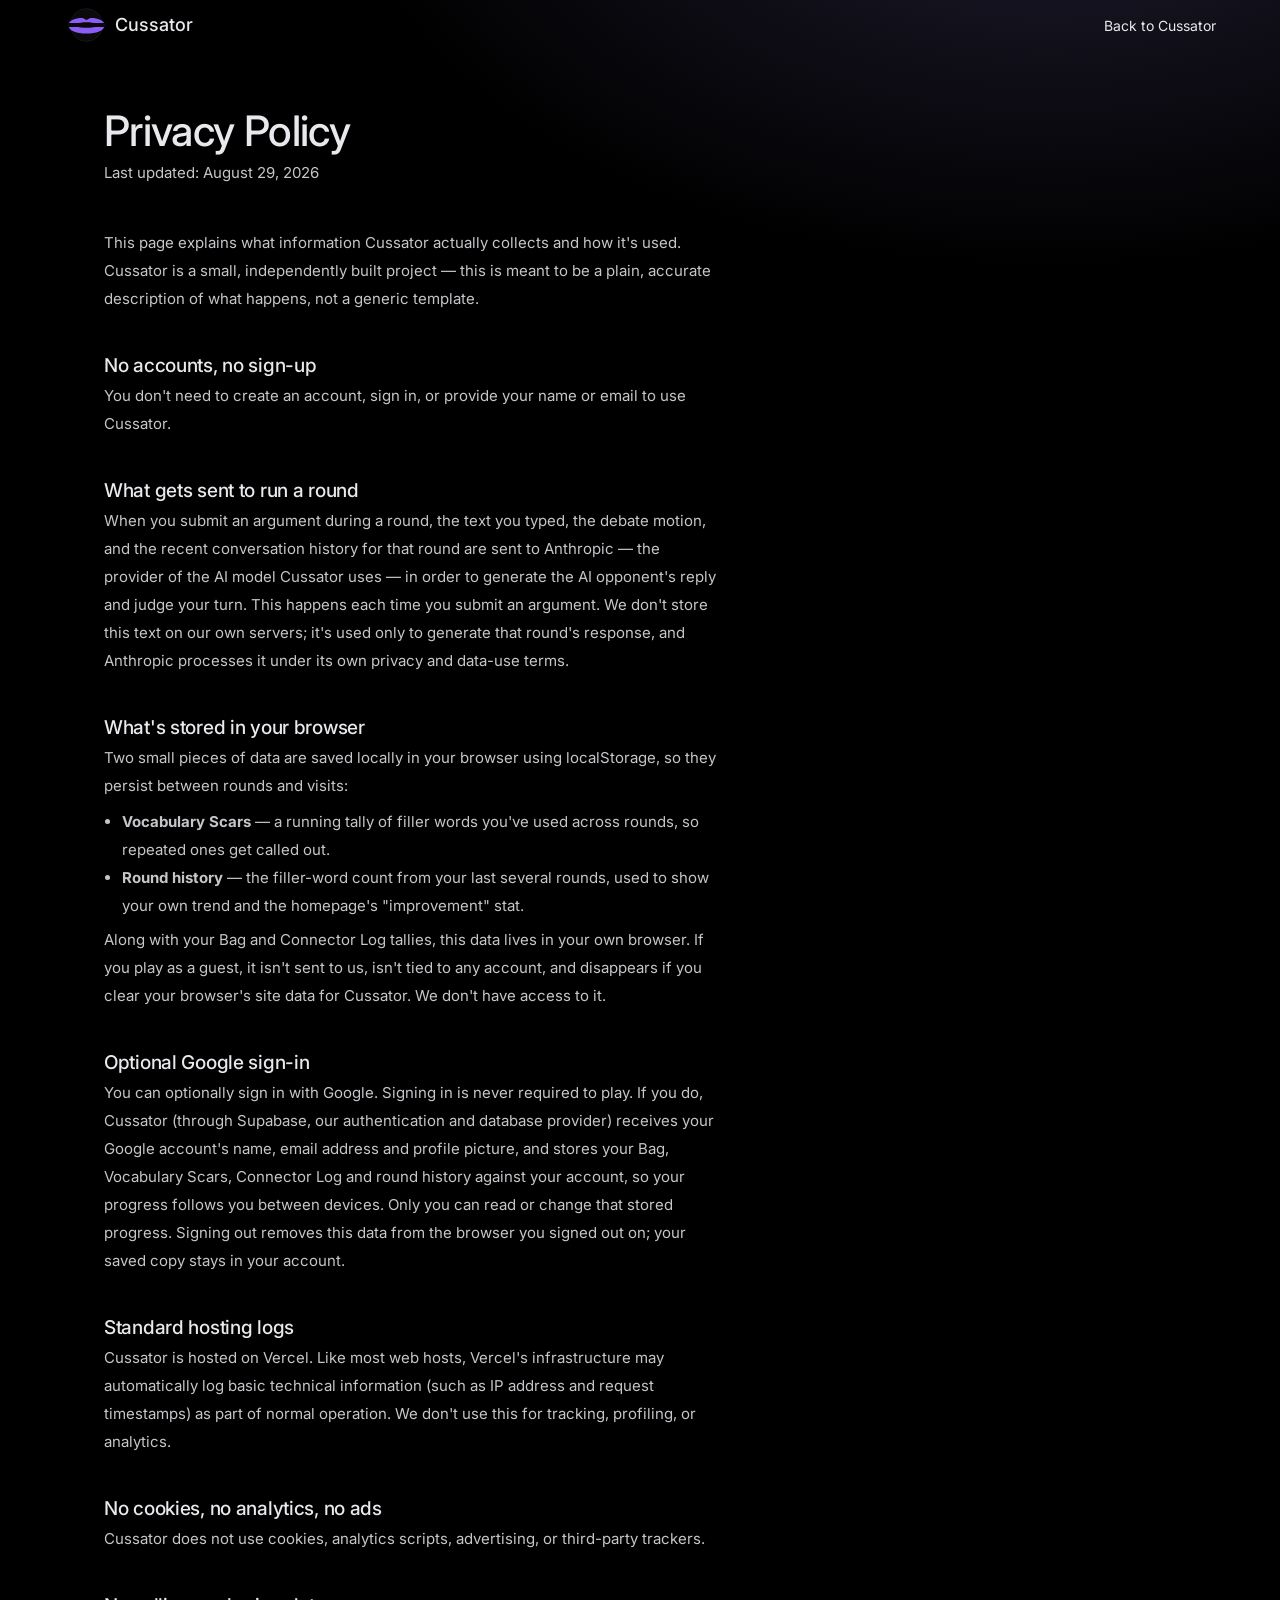
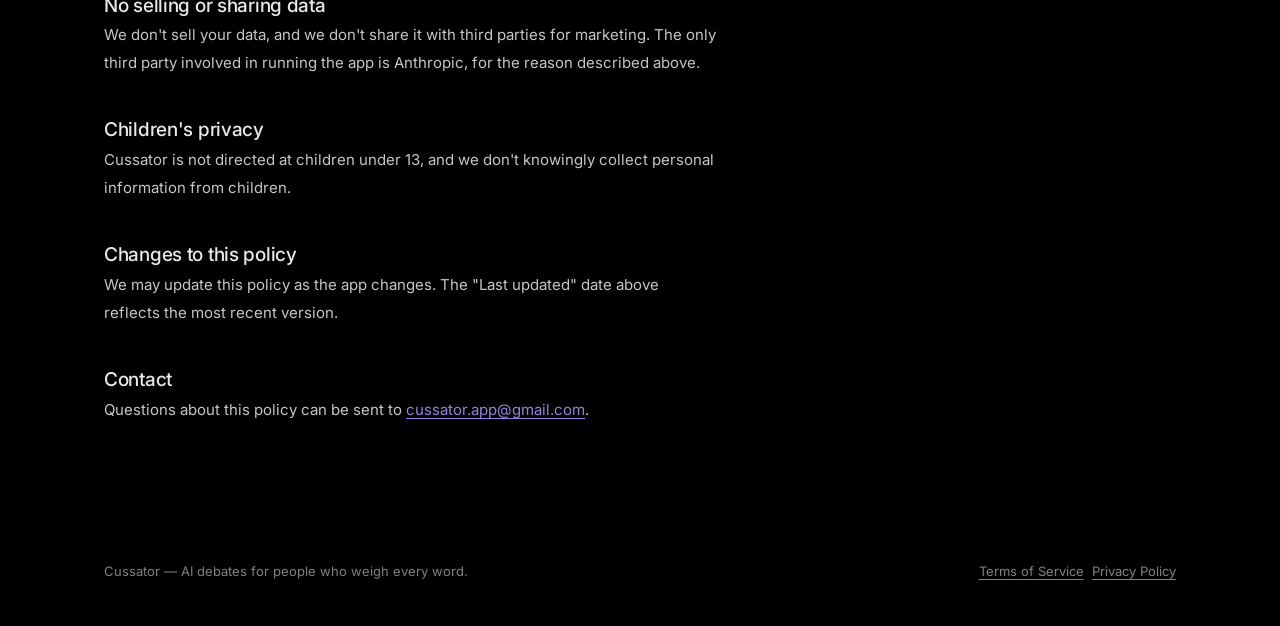
==== commit c0c733ac: "Add optional Google sign-in with Supabase progress sync; retry Claude 529s - Optional Google sign-in" ====
--- a/site/privacy.html
+++ b/site/privacy.html
@@ -40,7 +40,10 @@
         <li><strong>Vocabulary Scars</strong> — a running tally of filler words you've used across rounds, so repeated ones get called out.</li>
         <li><strong>Round history</strong> — the filler-word count from your last several rounds, used to show your own trend and the homepage's "improvement" stat.</li>
       </ul>
-      <p>This data lives only in your own browser. It isn't sent to us, isn't tied to any account, and disappears if you clear your browser's site data for Cussator. We don't have access to it.</p>
+      <p>Along with your Bag and Connector Log tallies, this data lives in your own browser. If you play as a guest, it isn't sent to us, isn't tied to any account, and disappears if you clear your browser's site data for Cussator. We don't have access to it.</p>
+
+      <h2>Optional Google sign-in</h2>
+      <p>You can optionally sign in with Google. Signing in is never required to play. If you do, Cussator (through Supabase, our authentication and database provider) receives your Google account's name, email address and profile picture, and stores your Bag, Vocabulary Scars, Connector Log and round history against your account, so your progress follows you between devices. Only you can read or change that stored progress. Signing out removes this data from the browser you signed out on; your saved copy stays in your account.</p>
 
       <h2>Standard hosting logs</h2>
       <p>Cussator is hosted on Vercel. Like most web hosts, Vercel's infrastructure may automatically log basic technical information (such as IP address and request timestamps) as part of normal operation. We don't use this for tracking, profiling, or analytics.</p>
--- a/site/styles.css
+++ b/site/styles.css
@@ -62,6 +62,7 @@
   --font-heading: "Inter", system-ui, sans-serif;
   --font-heading-weight: 500;
   --font-body: "Inter", system-ui, sans-serif;
+  --font-mono: ui-monospace, "SF Mono", "Cascadia Code", "Consolas", monospace;
 
   --space-1: 2.8px;
   --space-2: 5.6px;
@@ -242,24 +243,81 @@
 .cuss-arena-timer.is-warn { border-color: var(--color-warn); color: var(--color-warn); }
 
 /* — navigation — */
+/* flex-wrap:nowrap deliberately — the old wrapping layout is exactly the
+   "nav items wrap onto multiple lines with inconsistent spacing" bug.
+   Instead .cuss-nav-links (the only flexible child) absorbs any width
+   shortfall by scrolling horizontally on its own, while the mark, brand,
+   and .cuss-nav-actions stay flex:none so they can never be the ones
+   that get squeezed or wrap. */
 .nav {
   display: flex; align-items: center; gap: var(--space-4);
-  padding: var(--space-3) var(--space-4);
+  flex-wrap: nowrap;
+  /* Was an inline style on the <nav> tag itself (padding: var(--space-3)
+     var(--edge)) — moved here so a mobile-scoped override can actually
+     win the cascade; an inline style beats any external stylesheet rule
+     regardless of specificity, which is what made an earlier attempt at
+     tightening this at mobile silently no-op. Same --edge value as
+     before, so desktop's actual padding is unchanged by this move. */
+  padding: var(--space-3) var(--edge);
   border-bottom: none;
+  position: relative; /* anchors .cuss-nav-links as a dropdown on mobile, see below */
 }
 /* Logo mark — sits immediately left of the wordmark, the nav's own
    gap (var(--space-4)) provides the spacing between the two. */
 .nav-mark { display: block; height: 34px; width: auto; flex: none; }
 .nav-brand {
   font-family: var(--font-heading); font-weight: var(--font-heading-weight);
-  font-size: 18px; margin-right: auto;
+  font-size: 18px; flex: none;
 }
 .nav a { color: inherit; text-decoration: none; font-size: 14px; }
 .nav a:hover, .nav a[aria-current='page'] { color: var(--color-accent); }
+/* The one flexible piece of the nav — takes whatever width is left after
+   the mark/brand/actions claim theirs, and scrolls horizontally instead
+   of wrapping if that's not enough (min-width:0 is required for a flex
+   child to be allowed to shrink below its content's natural width at
+   all; without it flex-basis:auto would keep this as wide as its
+   longest-possible layout and force the whole nav to overflow instead).
+   Scrollbar hidden since this is meant to read as "one row", not a
+   visibly scrollable panel — still fully scrollable by touch/drag/
+   trackpad, just without the chrome. Each link is flex:none so a link's
+   own text never wraps mid-word while scrolling past it. */
+.cuss-nav-links {
+  display: flex; align-items: center; gap: var(--space-4);
+  flex: 1 1 auto; min-width: 0;
+  overflow-x: auto; scrollbar-width: none;
+}
+.cuss-nav-links::-webkit-scrollbar { display: none; }
+.cuss-nav-links a { flex: none; padding: 12px 4px; }
+.cuss-nav-actions { display: flex; align-items: center; gap: var(--space-2); flex: none; }
 /* Small outlined nav Chat button — reuses .btn-primary as-is (purple
-   border, transparent fill, accent text), deliberately NOT .cuss-cta-xl,
-   so it stays visually secondary to the big solid hero Chat button. */
+   border, transparent fill, accent text). Same outline recipe as the big
+   hero Chat button now, just at nav scale, so it still reads as visually
+   secondary to it purely by size. */
 .nav-cta { flex: none; }
+/* Optional Google sign-in (see initAuth() in script.js). [hidden] must win
+   over the display values below, hence the explicit rules. */
+.cuss-signin-btn[hidden], .cuss-user-chip[hidden] { display: none; }
+.cuss-user-chip { display: flex; align-items: center; gap: 6px; flex: none; min-width: 0; }
+.cuss-user-avatar {
+  width: 28px; height: 28px; border-radius: 50%; flex: none;
+  display: inline-flex; align-items: center; justify-content: center;
+  background: color-mix(in srgb, var(--color-accent) 25%, transparent) center / cover no-repeat;
+  font-size: 13px; font-weight: 600;
+}
+.cuss-user-name { max-width: 110px; overflow: hidden; text-overflow: ellipsis; white-space: nowrap; font-size: 13px; }
+.cuss-signout-btn {
+  background: none; border: 0; padding: 12px 4px; cursor: pointer;
+  color: inherit; font: inherit; font-size: 12.5px; opacity: .7; text-decoration: underline;
+}
+.cuss-signout-btn:hover { opacity: 1; }
+/* Hamburger — hidden on desktop, where .cuss-nav-links is just an inline
+   row; shown only at the mobile breakpoint below, which is also where
+   .cuss-nav-links itself switches from "inline row" to "dropdown panel
+   toggled by this button" (see initNavMenu() in script.js). */
+.cuss-nav-menu-btn {
+  display: none; flex: none; color: var(--color-accent);
+  border: 1px solid color-mix(in srgb, var(--color-accent) 45%, transparent);
+}
 
 /* — tables — */
 .table { width: 100%; border-collapse: collapse; font-size: 14px; }
@@ -328,7 +386,28 @@
     var(--color-bg);
   color: var(--color-text);
   font-family: var(--font-body);
-  min-height: 100vh;
+  min-height: 100vh; min-height: 100dvh;
+}
+/* Desktop's ambient court-line texture (.cuss-hero-grid::before below) is
+   a single illustration sized to fill exactly the hero section's own
+   box — it doesn't tile, so it can't just be reused as-is for "extend
+   across the full scrollable page." This is a separate, small repeating
+   grid tile instead, added as its own background layer on the page
+   itself (so it naturally covers however tall the page's content makes
+   it, unlike a box-scoped background-size:100% 100% image) — same
+   opacity and line color as the desktop texture, same "faint grid"
+   character, just a repeatable pattern rather than one stretched scene.
+   Mobile-only (this breakpoint already matches .cuss-hero-grid's own
+   single-column collapse below): desktop keeps its existing hero-scoped
+   texture untouched rather than layering a second grid on top of it. */
+@media (max-width: 900px) {
+  .cuss-page {
+    background:
+      radial-gradient(1200px 720px at 82% -160px, color-mix(in srgb, var(--color-accent-900) 75%, transparent), transparent 60%),
+      radial-gradient(1100px 800px at -10% 100%, color-mix(in srgb, black 30%, transparent), transparent 55%),
+      url("data:image/svg+xml,%3Csvg xmlns='http://www.w3.org/2000/svg' width='40' height='40'%3E%3Cpath d='M0 0H40M0 0V40' stroke='%23e9e9ed' stroke-width='1' fill='none' opacity='0.08'/%3E%3C/svg%3E") repeat,
+      var(--color-bg);
+  }
 }
 .cuss-wrap { max-width: 1200px; margin: 0 auto; padding: 0 var(--edge); }
 
@@ -344,32 +423,165 @@
 .cuss-hero-grid {
   display: grid; grid-template-columns: minmax(0, 1fr) minmax(0, 1fr);
   gap: clamp(32px, 5vw, 80px); align-items: center;
-  padding: calc(3 * var(--leading)) 0 calc(2.5 * var(--leading));
+  padding: var(--space-3) 0 var(--space-3);
+  position: relative;
+  z-index: 0;
+}
+/* Ambient court-line texture, homepage hero only — echoes the volley
+   metaphor from the "Entering the Chat" animation. Kept to a near-invisible
+   opacity on purpose; it's atmosphere, not a graphic. */
+.cuss-hero-grid::before {
+  content: '';
+  position: absolute;
+  inset: 0;
+  z-index: -1;
+  pointer-events: none;
+  opacity: 0.08;
+  background-repeat: no-repeat;
+  background-position: center;
+  background-size: 100% 100%;
+  background-image: url("data:image/svg+xml,%3Csvg xmlns='http://www.w3.org/2000/svg' viewBox='0 0 600 400'%3E%3Cg fill='none' stroke='%23e9e9ed' stroke-width='1.5'%3E%3Crect x='20' y='20' width='560' height='360'/%3E%3Cline x1='90' y1='20' x2='90' y2='380'/%3E%3Cline x1='510' y1='20' x2='510' y2='380'/%3E%3Cline x1='20' y1='200' x2='580' y2='200'/%3E%3Cline x1='90' y1='103' x2='510' y2='103'/%3E%3Cline x1='90' y1='297' x2='510' y2='297'/%3E%3Cline x1='300' y1='103' x2='300' y2='297'/%3E%3C/g%3E%3C/svg%3E");
 }
 .cuss-hero-copy h1 {
-  font-size: clamp(40px, 5.6vw, 72px); line-height: 1.08;
+  font-size: clamp(36px, 4.4vw, 58px); line-height: 1.08;
   letter-spacing: -0.015em; margin: 0 0 0 -0.05em;
 }
 .cuss-hero-copy h1 span { display: block; }
 .cuss-hero-copy p {
   font-size: 17px; line-height: var(--leading); max-width: 52ch;
-  margin: calc(1.5 * var(--leading)) 0 0; color: var(--color-text);
+  margin: var(--space-4) 0 0; color: var(--color-text);
 }
 .cuss-hero-actions {
   display: flex; flex-direction: column; align-items: flex-start; gap: var(--space-3);
-  margin: var(--space-6) 0 calc(1.5 * var(--leading));
-}
+  margin: var(--space-4) 0 var(--space-4);
+}
+/* Bag's entry point sits immediately right of Chat, not stacked below it —
+   its own row so the big primary CTA still reads as the one dominant
+   action, with "How it works" staying on its own line beneath both. */
+.cuss-hero-cta-row { display: flex; align-items: center; gap: var(--space-3); flex-wrap: wrap; }
+/* Elevator Pitch (Feature 4) sits here, next to "How it works", rather than
+   in .cuss-hero-cta-row with Chat/Bag — that row is already two full-size
+   .cuss-cta-xl buttons wide and mobile-tuned for exactly two (see the
+   comment above); a third of the same size risks the same overflow that
+   row was already fixed for once. A plain .btn-secondary keeps Chat as the
+   one dominant action and costs nothing on narrow screens. */
+.cuss-hero-secondary-row { display: flex; align-items: center; gap: var(--space-3); flex-wrap: wrap; }
+/* Chat — outlined, not solid: black fill, purple border and text, same
+   recipe .btn-primary already uses everywhere else, just scaled up. Keeps
+   the same ambient purple glow it always had (an outline can still glow),
+   referenced elsewhere in this file as "the homepage Chat button's glow". */
 .cuss-cta-xl {
-  font-size: 24px; padding: 26px 72px; border-width: 1.5px;
-  background: var(--color-accent); color: var(--color-bg);
+  /* Horizontal padding scales down with the viewport instead of staying a
+     flat 72px a side — at 72px fixed, this plus its own text was tight or
+     overflowing on ~320-375px phones (also applies to Bag, which shares
+     this class — see the comment below). */
+  font-size: 24px; padding: 26px clamp(24px, 8vw, 72px); border-width: 1.5px;
+  background: var(--color-bg); color: var(--color-accent); border-color: var(--color-accent);
   box-shadow: 0 16px 40px color-mix(in srgb, var(--color-accent) 35%, transparent);
 }
-.cuss-cta-xl:hover { background: var(--color-accent-2); }
-.cuss-cta-xl:active { background: var(--color-accent); }
+.cuss-cta-xl:hover { background: color-mix(in srgb, var(--color-accent) 12%, transparent); }
+.cuss-cta-xl:active { background: color-mix(in srgb, var(--color-accent) 22%, transparent); }
+/* Bag is styled as Chat's exact twin now (same .btn-primary / .cuss-cta-xl
+   classes in the HTML) — no separate Bag-specific look here anymore. */
+
+@media (max-width: 640px) {
+  /* h1 clamp()s down to a 36px floor and stops — tuned for desktop, where
+     the clamp's growth range matters; at phone width it never actually
+     reads as small. Straight override to roughly 65% of that floor so it
+     reads as a strong headline without wrapping to 3 lines and pushing
+     everything else below the fold. */
+  .cuss-hero-copy h1 { font-size: 24px; }
+  /* Chat/Bag were two full .cuss-cta-xl buttons (26px vertical padding,
+     24px text) wrapping onto their own lines under flex-wrap — read as
+     two stacked black tiles, not a button pair. flex:1 1 0 (an earlier
+     pass) fixed the wrapping but stretched each button to fill half the
+     row edge to edge, which reads as left-aligned-and-stretched against
+     the hero text above it, not as a centered pair — flex:0 1 auto lets
+     them size to their own compact content instead, and
+     justify-content:center on the row centers that pair as a unit, with
+     equal margin on both sides. */
+  .cuss-hero-actions { align-items: center; }
+  .cuss-hero-cta-row { flex-wrap: nowrap; justify-content: center; width: 100%; }
+  .cuss-cta-xl { flex: 0 1 auto; font-size: 15px; padding: 12px 20px; min-height: 44px; }
+}
+
+/* Mobile-only live-round preview card — hidden above the hero-grid's own
+   single-column collapse (max-width:900px, see .cuss-hero-grid below),
+   since desktop already shows this same idea via .cuss-demo in the
+   second column; showing both would be redundant. Reuses .cuss-demo's
+   own head/motion/.cuss-ai-card styling rather than inventing a new
+   look, just tightened and clamped to 2-3 lines. */
+.cuss-hero-preview { display: none; }
+@media (max-width: 900px) {
+  /* z-index:2 on the heading vs. 1 on the card below, plus the card's
+     own negative top margin, is what lets the card's top edge tuck just
+     behind the last line of the heading instead of starting with a full
+     gap under it — the heading still always wins any actual overlap. */
+  .cuss-hero-copy h1 { position: relative; z-index: 2; }
+  .cuss-hero-preview {
+    display: flex; flex-direction: column; gap: var(--space-2);
+    position: relative; z-index: 1;
+    margin: -14px 0 var(--space-4); max-height: 400px; overflow: hidden;
+    background: var(--color-surface); border: 1px solid var(--color-divider);
+    border-radius: var(--radius-lg); box-shadow: var(--shadow-lg);
+    padding: 26px var(--space-3) var(--space-3);
+    transition: max-height 300ms ease, opacity 200ms ease, margin 300ms ease, padding 300ms ease;
+  }
+  /* Author CSS beats the browser's own [hidden]{display:none} default
+     regardless of specificity (author always outranks the user-agent
+     origin) — without restating it explicitly here, setting
+     card.hidden = true (both the anti-flash inline script in index.html
+     and the dismiss handler in script.js) silently has no visual effect
+     once this rule's own display:flex applies. */
+  .cuss-hero-preview[hidden] { display: none; }
+  /* Clamped to keep this a genuine "2-3 lines + one short exchange"
+     preview rather than a full round view shrunk down — a longer motion
+     or AI line just gets an ellipsis instead of growing the card. */
+  .cuss-hero-preview .cuss-demo-motion {
+    display: -webkit-box; -webkit-line-clamp: 3; -webkit-box-orient: vertical; overflow: hidden;
+  }
+  .cuss-hero-preview .cuss-ai-card { padding: var(--space-2) var(--space-3); }
+  .cuss-hero-preview .cuss-ai-body {
+    display: -webkit-box; -webkit-line-clamp: 2; -webkit-box-orient: vertical; overflow: hidden;
+    font-size: 13px;
+  }
+  /* 44x44 tappable area even though the × glyph itself is small —
+     absolutely positioned in the card's own top-right corner, inside the
+     padding reserved for it above. */
+  .cuss-hero-preview-close {
+    position: absolute; top: 0; right: 0; width: 44px; height: 44px; padding: 0;
+    display: flex; align-items: center; justify-content: center;
+    background: transparent; border: none;
+    color: color-mix(in srgb, var(--color-text) 55%, transparent);
+    font-size: 20px; line-height: 1; cursor: pointer;
+  }
+  .cuss-hero-preview-close:hover { color: var(--color-text); }
+  /* Dismiss animation — see initHeroPreview() in script.js, which adds
+     this class then waits for the transition above before setting
+     hidden. */
+  .cuss-hero-preview.is-dismissing {
+    max-height: 0; opacity: 0; margin-top: 0; margin-bottom: 0;
+    padding-top: 0; padding-bottom: 0;
+  }
+}
+@media (prefers-reduced-motion: reduce) {
+  .cuss-hero-preview { transition: none; }
+}
 
 .cuss-demo {
   background: var(--color-bg); border-radius: var(--radius-lg); box-shadow: var(--shadow-lg);
   padding: var(--space-4); display: flex; flex-direction: column; gap: var(--space-3); min-width: 0;
+}
+/* Once .cuss-hero-grid collapses to one column (see max-width:900px
+   below), this would otherwise just stack below the hero copy as a
+   second, redundant "LIVE ROUND" widget under the new static
+   .cuss-hero-preview above it — hidden here in favor of that one.
+   Placed after the base rule above (equal specificity either way, so
+   source order decides) rather than inside the shared mobile media
+   query further down, which sits earlier in the file and would
+   otherwise silently lose this override to the rule above it. */
+@media (max-width: 900px) {
+  .cuss-demo { display: none; }
 }
 .cuss-demo-head { display: flex; align-items: center; gap: var(--space-2); }
 .cuss-demo-timer {
@@ -391,9 +603,8 @@
 .cuss-ai-card {
   background: color-mix(in srgb, var(--color-warn) 14%, var(--color-surface));
   border-radius: var(--radius-md); padding: var(--space-3);
-  opacity: 0; transform: translateY(4px); transition: opacity 0.35s ease, transform 0.35s ease;
-}
-.cuss-ai-card.is-visible { opacity: 1; transform: translateY(0); }
+}
+.cuss-ai-difficulty-tag { margin-bottom: 6px; }
 .cuss-ai-card-head { display: flex; align-items: center; justify-content: space-between; gap: var(--space-2); margin-bottom: 4px; }
 .cuss-ai-label { margin: 0; font-size: 11px; letter-spacing: 0.04em; text-transform: uppercase; color: var(--color-warn); }
 .cuss-ai-card p.cuss-ai-body { margin: 0; font-size: 14px; line-height: 1.5; }
@@ -401,7 +612,7 @@
   font-family: inherit; font-size: 10.5px; letter-spacing: 0.03em; text-transform: uppercase;
   color: var(--color-accent); background: transparent; cursor: pointer; white-space: nowrap;
   border: 1px solid color-mix(in srgb, var(--color-accent) 45%, transparent); border-radius: 999px;
-  padding: 3px 9px; transition: background 0.15s ease, opacity 0.15s ease;
+  padding: 3px 9px; transition: background 0.15s ease, opacity 0.15s ease, color 0.2s ease, border-color 0.2s ease;
 }
 .cuss-simplify-btn:hover:not(:disabled) { background: color-mix(in srgb, var(--color-accent) 14%, transparent); }
 .cuss-simplify-btn:disabled { opacity: 0.4; cursor: not-allowed; }
@@ -431,6 +642,77 @@
 .cuss-judge-item:first-child { background-image: none; padding-top: 0; }
 .cuss-judge-row { display: flex; align-items: center; gap: 8px; }
 .cuss-judge-row span:first-child { font-size: 12px; width: 64px; flex: none; cursor: help; }
+
+/* Judge, demoted and collapsed — relocated below the legend (was between
+   the transcript and the legend) and shrunk from a 3-row compact block
+   down to one summary line: label + score per metric, dot-separated, no
+   bars, no explanations, until the single "i" is tapped. The scores
+   themselves are exactly the same computeJudgeScores() output as
+   before — only where and how much space they take is different.
+   Overrides the shared .cuss-judge base rule's column layout (that rule
+   still governs the homepage demo's own #cuss-judge as-is, which never
+   collapses — this override is scoped to #cuss-arena-judge alone) since
+   this is now just a positioning wrapper around a button and its
+   popover, not a stack of metric rows itself. */
+#cuss-arena-judge {
+  display: block; padding-top: 0; border-top: none; position: relative;
+}
+.cuss-judge-summary {
+  display: flex; align-items: center; gap: 6px; width: 100%;
+  font: inherit; font-size: 11px; text-align: left;
+  color: color-mix(in srgb, var(--color-text) 65%, transparent);
+  background: transparent; border: none; padding: 6px 2px; margin: 0; cursor: pointer;
+  font-feature-settings: 'tnum' 1;
+}
+.cuss-judge-summary:hover, .cuss-judge-summary[aria-expanded="true"] { color: var(--color-text); }
+.cuss-judge-summary-label b { font-weight: 700; color: var(--color-text); }
+.cuss-judge-summary-dot { opacity: 0.5; }
+/* Same small circular "i" language as other info toggles in this app —
+   sized to the summary row's own compact height rather than padded up
+   to the usual ~44px touch-target floor elsewhere: the whole summary
+   button (not just this icon) is clickable and spans nearly the full
+   composer width, so the real tap target is already generous. */
+.cuss-judge-info-icon {
+  flex: none; margin-left: auto; width: 18px; height: 18px;
+  display: inline-flex; align-items: center; justify-content: center;
+  border: 1px solid color-mix(in srgb, var(--color-text) 35%, transparent); border-radius: 50%;
+  font-family: var(--font-heading); font-style: italic; font-weight: 700; font-size: 10px;
+  transition: border-color 0.15s ease, color 0.15s ease;
+}
+.cuss-judge-summary:hover .cuss-judge-info-icon, .cuss-judge-summary[aria-expanded="true"] .cuss-judge-info-icon {
+  border-color: var(--color-accent); color: var(--color-accent);
+}
+/* Full detail — bars, scores, and the same per-metric explanations as
+   the earlier compact pass, just moved off the permanently-visible
+   screen and into an on-demand popover. Opens upward (same anchored-
+   dropdown pattern as the Insert-from-Bag popover elsewhere in this
+   file), since the summary button now sits near the very bottom of the
+   screen, right above the input. */
+.cuss-judge-popover {
+  position: absolute; left: 0; right: 0; bottom: calc(100% + 6px); z-index: 25;
+  background: var(--color-surface); border: 1px solid var(--color-divider);
+  border-radius: var(--radius-md); box-shadow: var(--shadow-lg);
+  padding: var(--space-3);
+  display: flex; flex-direction: column; gap: 6px;
+}
+/* Author CSS beats the browser's own [hidden]{display:none} default
+   regardless of specificity (same gotcha already caught once on
+   .cuss-hero-preview) — without this, setting judgePopover.hidden = true
+   in script.js sets the attribute correctly but the popover stays
+   visually rendered anyway, since this rule's own display:flex above
+   otherwise wins. */
+.cuss-judge-popover[hidden] { display: none; }
+.cuss-judge-popover .cuss-judge-label { margin: 0 0 2px; }
+.cuss-judge-popover .cuss-judge-item {
+  display: flex; flex-direction: column; padding-top: 6px;
+  background: linear-gradient(to right, transparent, var(--color-neutral-800) 4px calc(100% - 4px), transparent) no-repeat top / 100% 1px;
+}
+.cuss-judge-popover .cuss-judge-item:first-child { background-image: none; padding-top: 0; }
+/* Always visible inside the popover now — the per-metric "i" toggle from
+   the earlier compact pass is gone; tapping the one summary icon to open
+   this popover already is the "tap for more detail" action, so a second
+   tap per metric just to read the sentence would be redundant. */
+.cuss-judge-popover .cuss-judge-hint { margin: 2px 0 0 72px; }
 .cuss-judge-track { flex: 1; height: 6px; border-radius: 99px; background: var(--color-neutral-800); overflow: hidden; }
 .cuss-judge-fill { height: 100%; width: 0%; background: var(--color-accent); transition: width 0.1s linear; }
 .cuss-judge-fill.is-warn { background: var(--color-warn); }
@@ -441,14 +723,99 @@
    actually changes. Scoped under .cuss-arena-health so the Judge panel's
    bars (deliberately secondary — "feedback only") stay untouched; they
    share the same .cuss-judge-track/-fill/-val classes otherwise. */
-.cuss-arena-health .cuss-judge-track { height: 12px; }
+/* overflow: visible (overriding the base track's overflow:hidden) so the
+   fill's glow below can actually bleed outward instead of being clipped
+   at the track edge — the fill rounds its own ends to match the track's
+   pill shape instead, so it doesn't need the track to clip it square.
+   position:relative anchors the trailing-streak element below.
+   Frosted-glass capsule treatment — a translucent white wash over the
+   dark track plus a soft inset shadow for depth, closer to an Apple
+   Fitness ring's material than the old flat --color-neutral-800 fill. */
+.cuss-arena-health .cuss-judge-track {
+  position: relative; height: 12px; overflow: visible;
+  background: color-mix(in srgb, white 10%, var(--color-neutral-800));
+  box-shadow: inset 0 1px 3px color-mix(in srgb, black 35%, transparent);
+}
 .cuss-arena-health .cuss-judge-fill {
-  background: var(--color-accent); color: var(--color-accent);
-  transition: width 0.15s ease, background 0.3s ease, color 0.3s ease;
+  position: relative; z-index: 1; border-radius: 99px;
+  /* Healthy = green, not the ordinary accent purple — this bar now reads
+     as a real health system (green/amber/red) rather than reusing the
+     app's generic accent color for "full", matching is-hp-warning/
+     is-hp-critical below as one continuous green->amber->red progression
+     instead of a purple->amber->red one. This is the shared base every
+     tier builds on; the HUD dual bars below layer a subtle per-side
+     identity tint on top of each tier rather than replacing this. */
+  background: oklch(0.75 0.13 150); color: oklch(0.75 0.13 150);
+  transition: width 0.5s cubic-bezier(.22,.61,.36,1), background 0.3s ease, color 0.3s ease, box-shadow 0.3s ease;
+  /* Ambient glow in whichever color the bar currently is (healthy green,
+     warning, or critical) — same color-mix-with-currentColor technique as
+     the hit pulse below and the same idea as the homepage Chat button's
+     glow, just a symmetric blur rather than that button's directional
+     drop-shadow (a 16px-down shadow reads as a shadow, not a glow, on
+     something this thin). Turned up to be clearly visible at a glance,
+     not just a faint edge softening. */
+  box-shadow: 0 0 22px 4px color-mix(in srgb, currentColor 75%, transparent);
 }
 .cuss-arena-health .cuss-judge-fill.is-warn { background: var(--color-warn); color: var(--color-warn); }
 .cuss-arena-health .cuss-judge-fill.is-hp-warning { background: oklch(0.78 0.16 80); color: oklch(0.78 0.16 80); }
 .cuss-arena-health .cuss-judge-fill.is-hp-critical { background: oklch(0.63 0.22 25); color: oklch(0.63 0.22 25); }
+/* Per-side identity tint — distinguishes the two HUD bars by color again
+   without reintroducing the earlier fixed-color scheme: each tier
+   (healthy/warning/critical) keeps its own danger meaning, just blended
+   with that side's identity color instead of being pure danger color on
+   both bars. Bumped from an earlier 80/20 blend to 60/40 — 80/20 read as
+   basically plain green with only a faint cast, not clearly "blue-green"
+   vs "red-green" the way the avatar rings are unambiguously blue vs red.
+   "You" leans toward the blue already used for the Affirm avatar ring
+   (.cuss-anchor-avatar.is-affirm); "Opponent" leans toward the same red
+   already used for the Negate ring AND for is-hp-critical above — no new
+   colors introduced for either side. Fixed to You=blue-leaning/
+   Opponent=red-leaning regardless of which stance (affirm/negate) the
+   player actually picked that round, since the HUD bars are identified
+   by role (You/Opponent), not by side. */
+.cuss-arena-health .cuss-hud-hp-you .cuss-judge-fill {
+  background: color-mix(in srgb, oklch(0.75 0.13 150) 60%, oklch(0.72 0.15 250) 40%);
+  color: color-mix(in srgb, oklch(0.75 0.13 150) 60%, oklch(0.72 0.15 250) 40%);
+}
+.cuss-arena-health .cuss-hud-hp-you .cuss-judge-fill.is-hp-warning {
+  background: color-mix(in srgb, oklch(0.78 0.16 80) 60%, oklch(0.72 0.15 250) 40%);
+  color: color-mix(in srgb, oklch(0.78 0.16 80) 60%, oklch(0.72 0.15 250) 40%);
+}
+.cuss-arena-health .cuss-hud-hp-you .cuss-judge-fill.is-hp-critical {
+  background: color-mix(in srgb, oklch(0.63 0.22 25) 60%, oklch(0.72 0.15 250) 40%);
+  color: color-mix(in srgb, oklch(0.63 0.22 25) 60%, oklch(0.72 0.15 250) 40%);
+}
+.cuss-arena-health .cuss-hud-hp-opponent .cuss-judge-fill {
+  background: color-mix(in srgb, oklch(0.75 0.13 150) 60%, oklch(0.63 0.22 25) 40%);
+  color: color-mix(in srgb, oklch(0.75 0.13 150) 60%, oklch(0.63 0.22 25) 40%);
+}
+.cuss-arena-health .cuss-hud-hp-opponent .cuss-judge-fill.is-hp-warning {
+  background: color-mix(in srgb, oklch(0.78 0.16 80) 60%, oklch(0.63 0.22 25) 40%);
+  color: color-mix(in srgb, oklch(0.78 0.16 80) 60%, oklch(0.63 0.22 25) 40%);
+}
+/* Opponent's identity red IS is-hp-critical's own red (oklch(0.63 0.22 25))
+   — blending that color with itself is a no-op — but this rule still has
+   to exist and win: the plain .cuss-hud-hp-opponent .cuss-judge-fill rule
+   above matches at every tier (nothing scopes it to "not critical") and
+   sits at equal specificity to the shared .is-hp-critical rule, so
+   without this it would silently override critical's red back to the
+   base green tint. */
+.cuss-arena-health .cuss-hud-hp-opponent .cuss-judge-fill.is-hp-critical {
+  background: oklch(0.63 0.22 25); color: oklch(0.63 0.22 25);
+}
+/* Trailing depletion streak — a second bar sitting behind the real fill
+   (z-index:0 vs. the fill's 1) that snaps to the OLD width the instant HP
+   drops, then eases down to the new width on a slower, slightly delayed
+   transition (see setHpTrail() in script.js) — the fill has already
+   "landed" at the new value by the time this catches up, reading as a
+   trailing streak the way a game HUD health bar depletes, rather than
+   the whole bar just shrinking as one flat block. Stays hidden (width:0)
+   on a heal, since there's nothing to trail there. */
+.cuss-arena-health .cuss-judge-trail {
+  position: absolute; inset: 0; z-index: 0; border-radius: 99px; width: 0%;
+  background: color-mix(in srgb, oklch(0.63 0.22 25) 65%, transparent);
+  transition: width 0.6s ease-out 0.15s;
+}
 .cuss-arena-health .cuss-judge-val { font-size: 13px; font-weight: 700; transition: color 0.3s ease; }
 .cuss-arena-health .cuss-judge-val.is-hp-warning { color: oklch(0.78 0.16 80); }
 .cuss-arena-health .cuss-judge-val.is-hp-critical { color: oklch(0.63 0.22 25); }
@@ -459,12 +826,89 @@
   100% { box-shadow: 0 0 0 0 currentColor; }
 }
 .cuss-arena-health .cuss-judge-fill.is-flash { animation: cuss-hp-pulse 0.7s ease-out; }
+/* A drop (filler hit or a "bad"/"solid" verdict costing this side) always
+   pulses in the filler-orange used for highlighted words in the transcript,
+   regardless of which HP tier color the bar itself currently is — without
+   this, a small hit while still above 50 HP pulsed in the ordinary accent
+   purple, which read as neutral/positive rather than "something just
+   landed." Gains (a solid-argument self-heal) keep the tier-color pulse,
+   since those aren't a hit. See updateHealthDisplay() in script.js. */
+.cuss-arena-health .cuss-judge-fill.is-flash.is-hit { animation-name: cuss-hp-pulse-hit; }
+@keyframes cuss-hp-pulse-hit {
+  0% { box-shadow: 0 0 0 0 var(--color-warn); }
+  35% { box-shadow: 0 0 18px 3px var(--color-warn); }
+  100% { box-shadow: 0 0 0 0 var(--color-warn); }
+}
 @keyframes cuss-hp-val-pulse {
   0% { transform: scale(1); }
   35% { transform: scale(1.4); }
   100% { transform: scale(1); }
 }
 .cuss-arena-health .cuss-judge-val.is-flash { display: inline-block; animation: cuss-hp-val-pulse 0.5s ease-out; }
+
+/* HUD dual HP bars — same .cuss-judge-track/-fill/-val mechanics above,
+   laid out side by side instead of stacked. Previously hard-pinned to a
+   fixed green(you)/red(opponent) identity color, overriding the shared
+   danger-escalation tiering; reversed per the "premium health system"
+   redesign (Apple Fitness rings, not a fixed-color fighting-game HUD) —
+   both bars now use the same green->amber->red tiering as every other
+   .cuss-arena-health bar, since the labels and left/right position above
+   already make it unambiguous whose bar is whose without a fixed color
+   too. See the removed .cuss-hud-hp-fill-you/-opponent overrides (git
+   history) if that identity coloring is ever wanted back. */
+.cuss-hud-hp-row { display: flex; align-items: center; gap: var(--space-3); flex-wrap: wrap; }
+.cuss-hud-hp { display: flex; align-items: center; gap: 8px; flex: 1 1 160px; min-width: 0; }
+.cuss-hud-hp-label {
+  font-size: 11px; flex: 0 1 auto; min-width: 0; max-width: 62%; cursor: help;
+  white-space: nowrap; overflow: hidden; text-overflow: ellipsis;
+  color: color-mix(in srgb, var(--color-text) 70%, transparent);
+}
+@media (max-width: 640px) {
+  .cuss-hud-hp { flex: 1 1 100%; }
+}
+
+/* Live Scars counter — surfaces roundFillerWords (script.js), the exact
+   per-round tally the post-round recap already reads, just live and
+   compact ("like ×3, um ×2"). Hidden while empty via [hidden] (set/cleared
+   from renderLiveScars() in script.js, called after every submit and from
+   resetRound()) rather than rendering an empty bar. */
+.cuss-live-scars {
+  display: flex; flex-wrap: wrap; gap: 6px 10px; font-size: 11px;
+  color: color-mix(in srgb, var(--color-text) 65%, transparent);
+}
+.cuss-live-scars-item { color: var(--color-warn); font-weight: 600; }
+.cuss-live-scars[hidden] { display: none; }
+
+/* Chat Bag shelf — persistent hotbar, distinct from (and sitting alongside)
+   the existing Insert-from-Bag popover. Chips reuse the same green Bag
+   identity color as .cuss-bag-card-word instead of a new card component,
+   per the "reference the existing one, don't rebuild it" constraint.
+   Horizontally scrollable so an overflowing word count never wraps the
+   composer taller or forces the page itself to scroll sideways. */
+.cuss-bag-shelf {
+  display: flex; gap: 8px; overflow-x: auto; padding: 2px 2px 6px;
+  scrollbar-width: thin;
+}
+.cuss-bag-shelf[hidden] { display: none; }
+.cuss-bag-shelf-chip {
+  flex: none; display: flex; align-items: center; gap: 5px;
+  font-family: var(--font-body, inherit); font-size: 12.5px; font-weight: 600;
+  padding: 5px 12px; border-radius: 999px; cursor: pointer; white-space: nowrap;
+  color: oklch(0.75 0.13 150);
+  background: color-mix(in srgb, oklch(0.75 0.13 150) 10%, var(--color-surface));
+  border: 1px solid color-mix(in srgb, oklch(0.75 0.13 150) 35%, transparent);
+  transition: background 0.15s ease, transform 0.1s ease;
+}
+.cuss-bag-shelf-chip:hover { background: color-mix(in srgb, oklch(0.75 0.13 150) 18%, var(--color-surface)); }
+.cuss-bag-shelf-chip:active { transform: scale(0.94); }
+.cuss-bag-shelf-chip-count {
+  font-family: var(--font-mono); font-size: 9.5px; letter-spacing: 0.04em;
+  color: color-mix(in srgb, oklch(0.75 0.13 150) 85%, var(--color-text));
+  opacity: 0.85;
+}
+@media (max-width: 640px) {
+  .cuss-bag-shelf-chip { font-size: 12px; padding: 5px 10px; }
+}
 /* Per-metric explanations under the live Judge panel — purely informational,
    these never feed back into Credibility (that's driven only by the per-word tags
    and the AI's per-turn verdict; folding the Judge score in too would
@@ -477,31 +921,66 @@
   margin: -3px 0 1px 72px; font-size: 10.5px; line-height: 1.3;
   color: color-mix(in srgb, var(--color-text) 50%, transparent);
 }
+/* Written explanation for the three scores above — fetched once from
+   /api/judge-critique when the round ends (see endRound() in script.js),
+   never during the round, so it fades in on its own beat rather than
+   popping in with the bars. The numbers it's explaining are untouched: this
+   is purely additive text, same "feedback only" spirit as .cuss-judge-note. */
+.cuss-judge-critique {
+  margin-top: 4px; padding-top: 8px; border-top: 1px solid var(--color-divider);
+  opacity: 0; transition: opacity 0.4s ease;
+}
+.cuss-judge-critique.is-visible { opacity: 1; }
+.cuss-judge-critique-summary {
+  margin: 0 0 4px; font-size: 12.5px; line-height: 1.45; color: var(--color-text);
+}
+.cuss-judge-critique-breakdown {
+  margin: 0; font-size: 11.5px; line-height: 1.4;
+  color: color-mix(in srgb, var(--color-text) 65%, transparent);
+}
 
 .cuss-eyebrow {
   position: relative; display: block; font-size: 13px; letter-spacing: 0.06em; text-transform: uppercase;
   color: var(--color-accent); margin: 0 0 calc(var(--leading) - var(--half));
 }
 
-/* Word of the Day — sits in the hero, above the fold, centered as its own
-   unit below the headline/CTA grid. Shows exactly one word — earlier this
-   used a 3-slot scrolling reel, which read as three simultaneous words with
-   only one matching definition and confused more than it delighted. The
-   word reuses the exact accent purple from the Chat button / HP bars; the
-   definition reuses the same muted-gray pattern used everywhere else on
-   the page. No new colors. */
+/* Word of the Day — a slim full-width band directly under the hero, so it
+   lands in the first viewport instead of a tall centered block requiring a
+   scroll. The reveal is a horizontal sliding reel (case-opening style):
+   see buildWordReel() in script.js. Mechanic (sequence, easing, blur,
+   edge-mask, "only the landed item is styled up") is adapted from a
+   reference implementation; everything visual below is Cussator's own
+   tokens — accent purple for the landed word, the same muted-gray pattern
+   used everywhere else for the definition, --color-text for the top/bottom
+   rule (needs to read against bare page background, not a surface panel).
+   No new colors, no borrowed fonts. */
 .cuss-wotd {
-  max-width: 480px; margin: 0 auto; padding: 0 0 calc(1.2 * var(--leading));
-  text-align: center; display: flex; flex-direction: column; align-items: center;
-}
-.cuss-wotd-word {
-  margin: 0; min-height: 1.2em; color: var(--color-accent); font-size: clamp(32px, 5vw, 48px);
-  opacity: 0; transform: translateY(8px); transition: opacity 0.4s ease, transform 0.4s ease;
-}
-.cuss-wotd-word.is-visible { opacity: 1; transform: translateY(0); }
+  width: 100%; padding: var(--space-2) 0;
+  border-top: 1px solid color-mix(in srgb, var(--color-text) 12%, transparent);
+  border-bottom: 1px solid color-mix(in srgb, var(--color-text) 12%, transparent);
+  display: flex; flex-direction: column; gap: 4px;
+}
+.cuss-wotd .cuss-eyebrow { margin: 0; }
+.cuss-wotd-reel {
+  width: 100%; height: 52px; overflow: hidden; position: relative;
+  -webkit-mask-image: linear-gradient(to right, transparent 0%, black 12%, black 88%, transparent 100%);
+  mask-image: linear-gradient(to right, transparent 0%, black 12%, black 88%, transparent 100%);
+}
+.cuss-wotd-track { display: flex; height: 100%; will-change: transform; }
+.cuss-wotd-item {
+  flex: 0 0 190px; width: 190px; height: 100%;
+  display: flex; align-items: center; justify-content: center;
+  font-family: var(--font-heading); font-size: 15px; letter-spacing: 0.01em;
+  color: color-mix(in srgb, var(--color-text) 38%, transparent);
+  transition: color 0.5s ease, font-size 0.5s ease, transform 0.5s ease;
+}
+.cuss-wotd-item.is-landed {
+  color: var(--color-accent); font-size: clamp(22px, 2.6vw, 28px);
+  font-weight: var(--font-heading-weight); transform: scale(1.05);
+}
 .cuss-wotd-def {
-  margin: var(--space-2) 0 0; max-width: 52ch; font-size: 15px; opacity: 0;
-  transition: opacity 0.4s ease 0.15s; color: color-mix(in srgb, var(--color-text) 65%, transparent);
+  margin: 0; max-width: 52ch; font-size: 14px; opacity: 0;
+  transition: opacity 0.4s ease; color: color-mix(in srgb, var(--color-text) 65%, transparent);
 }
 .cuss-wotd-def.is-visible { opacity: 1; }
 
@@ -580,13 +1059,63 @@
 .cuss-arena.is-open { opacity: 1; pointer-events: auto; }
 .cuss-arena-inner {
   position: relative;
-  width: 100%; max-width: 900px; height: 100%; max-height: 100vh;
+  /* Full-width again, not the centered "Focus Block" column from the
+     glass redesign pass — that capped column read as too much empty
+     margin on wider screens for a dense in-round UI. Every section
+     (header, motion, HP bars, transcript, input) now shares the same
+     small, fixed side inset instead of a scaling/wide one — deliberately
+     NOT the marketing page's --edge token (clamp(20px, 5vw, 72px)),
+     which is tuned for spacious marketing sections and would reintroduce
+     large margins on wide screens; this is a flat 20px, same on every
+     viewport. */
+  width: 100%; height: 100%; max-height: 100vh; max-height: 100dvh;
   /* Same gap token as .cuss-arena-transcript's internal gap (see below) —
      one consistent rhythm the whole way down: head → motion → HP bars →
      transcript (→ avatar row → prompt) → legend → input. */
   display: flex; flex-direction: column; gap: var(--space-4);
   background: var(--color-bg); border-radius: 0; box-shadow: none;
-  padding: var(--space-4) var(--edge); overflow: hidden;
+  padding: var(--space-4) 20px;
+  /* overflow-y:auto (was overflow:hidden) — a short viewport (landscape
+     phone, browser chrome eating into the height) can leave less room
+     than this column's natural content height even after the
+     max-height:500px tightening below; scrolling the whole arena is the
+     fallback that guarantees the input never gets silently clipped off
+     the bottom, which overflow:hidden was doing here before. overflow-x
+     stays hidden — nothing in this column should ever need to scroll
+     sideways. */
+  overflow-x: hidden; overflow-y: auto;
+}
+/* Short-viewport tightening — landscape on a phone is much shorter than
+   any portrait width this app otherwise designs for, and the column's
+   normal vertical rhythm (gaps, the transcript's min-height floor) added
+   up to more than that height, pushing the input below the fold under
+   .cuss-arena-inner's old overflow:hidden. Targets height, not width
+   (orientation:landscape alone would also catch a landscape TABLET,
+   which has plenty of vertical room and shouldn't be squeezed). */
+@media (max-height: 500px) {
+  .cuss-arena-inner { gap: var(--space-2); padding: var(--space-2) 20px; }
+  .cuss-arena-motion { font-size: 16px; margin-bottom: 4px; }
+  /* Smaller cap than the 50vh default (see .cuss-arena-transcript above)
+     — on an already-short viewport (landscape phone), letting the
+     transcript claim half of it leaves too little room for the controls
+     below to fit without the whole arena needing its own outer scroll. */
+  .cuss-arena-transcript { min-height: 60px; max-height: 35vh; max-height: 35dvh; gap: var(--space-2); }
+  .cuss-color-legend { padding: 0 2px 2px; }
+}
+/* Screen shake on penalty — a brief, decaying horizontal rattle when the
+   player's own submitted argument lands a filler/curse hit (see
+   triggerScreenShake() in script.js, called from the submit handler right
+   where the same word-level penalty already docks Credibility). Class-
+   toggle + plain CSS keyframes, not a state-driven re-render. */
+@keyframes cuss-shake {
+  10%, 90% { transform: translateX(-1px); }
+  20%, 80% { transform: translateX(2px); }
+  30%, 50%, 70% { transform: translateX(-4px); }
+  40%, 60% { transform: translateX(4px); }
+}
+.cuss-arena-inner.is-shaking { animation: cuss-shake 0.5s cubic-bezier(.36, .07, .19, .97) both; }
+@media (prefers-reduced-motion: reduce) {
+  .cuss-arena-inner.is-shaking { animation: none; }
 }
 /* Stacked above the stance-select (z-index: 10) and round-over (z-index: 5)
    overlays so the close button stays clickable no matter which screen is
@@ -602,9 +1131,20 @@
    bottom legend row and the avatar row also use — keeps the header from
    reading as left-heavy with a bare close button stranded on the far right. */
 .cuss-arena-head-right { display: flex; align-items: center; gap: var(--space-2); flex: none; }
+/* Guaranteed minimum clearance from the arena's own right edge — without
+   this, the close button sits exactly on the same boundary any inner
+   overlay's scrollbar renders at (e.g. .cuss-result-transition when its
+   content overflows), which reads as the button being flush against the
+   scrollbar and cramped to click. Small and permanent, not conditional on
+   whether a scrollbar actually happens to be showing. */
+#cuss-arena-close { margin-right: 6px; }
 /* Reflects the side the player already picked (see chooseStance()) — hidden
    until then. Same blue/red as the stance-select buttons and pre-round
-   avatars for one consistent affirm/negate color language. */
+   avatars for one consistent affirm/negate color language. Fades in
+   (is-visible, added a frame after unhiding — see chooseStance()) rather
+   than just popping into the header the instant a side is picked. */
+.cuss-arena-side { opacity: 0; transition: opacity 0.2s ease; }
+.cuss-arena-side.is-visible { opacity: 1; }
 .cuss-arena-side.is-affirm { border-color: oklch(0.72 0.15 250); color: oklch(0.72 0.15 250); }
 .cuss-arena-side.is-negate { border-color: oklch(0.63 0.22 25); color: oklch(0.63 0.22 25); }
 .cuss-arena-side[hidden] { display: none; }
@@ -615,15 +1155,54 @@
   font-family: var(--font-heading); font-weight: var(--font-heading-weight);
   font-size: 14px; margin-right: 2px; color: var(--color-text);
 }
-.cuss-arena-motion { margin: 0; font-size: 12px; font-style: italic; color: color-mix(in srgb, var(--color-text) 60%, transparent); }
+/* This is the single most important piece of context on screen — the
+   player has to hold it in mind for the whole round — so it reads as a
+   real headline now: same heading font/weight as the rest of the app's
+   h4-scale headings (20px, --font-heading-weight), full-opacity
+   --color-text instead of a muted 60% gray. Dropped the italic at this
+   size: it read fine as a small caption, but italic body text starts to
+   fight legibility once it's this large. Always wraps in full (no
+   ellipsis, no truncate-then-tap-to-expand) — the old single-line clamp
+   made sense at caption size but not for a headline the player needs to
+   actually read, not guess at. The click/tap-to-expand affordance
+   (tabindex, role=button, cursor:pointer in the markup) is now a no-op
+   since there's nothing left to expand — left in place rather than
+   touched, since this pass is typography-only, but harmless either way. */
+.cuss-arena-motion {
+  margin: 0 0 8px; font-family: var(--font-heading); font-weight: var(--font-heading-weight);
+  font-size: 20px; line-height: 1.35; font-style: normal; cursor: pointer;
+  color: var(--color-text);
+  white-space: normal; overflow: visible; text-overflow: clip;
+}
+.cuss-arena-motion:focus-visible { outline: 1px solid var(--color-accent); outline-offset: 2px; border-radius: 2px; }
 .cuss-arena-transcript {
-  /* Top-aligned with the same uniform gap used for every other row in this
-     panel (see .cuss-arena-inner) — deliberately NOT vertically centered,
-     so the HP bars → avatar row → prompt → input rhythm reads as one
-     consistent stack instead of floating in the middle of the remaining
-     space above a short transcript. */
-  flex: 1; overflow-y: auto; display: flex; flex-direction: column; gap: var(--space-4);
-  padding-right: 4px; min-height: 120px;
+  /* Top-aligned, always — including the pre-round empty state (see
+     .is-empty, toggled in resetRound()/addUserBubbleAnimated()). A
+     previous pass centered .is-empty's content in the available flex:1
+     space to avoid it reading as "stopped early," but that just moved the
+     dead air from below the prompt to above it, opening a visible gap
+     between the HP bars and the "YOUR TURN" line — reverted so the
+     transcript (empty or not) starts immediately below the HP bars with
+     the same var(--space-4) rhythm as every other section here. */
+  /* flex:0 1 auto (was flex:1) — sized to its OWN content instead of
+     "whatever's left in the column," capped at max-height instead of a
+     fixed pixel height. flex:1 was strictly capping this at the leftover
+     space after every other section's height, no matter how long a
+     message actually was — confirmed by measurement: a long AI reply's
+     scrollHeight reached 2046px while flex:1 held clientHeight at a flat
+     560px regardless, forcing an internal scroll on a normal-length
+     rebuttal even with room to spare elsewhere on screen. max-height
+     is deliberately generous so only a genuinely very long message ever
+     needs that internal scroll; .cuss-color-legend below picks up the
+     leftover space instead (margin-top:auto) so a short transcript
+     doesn't leave the composer floating mid-screen. Bumped from 50vh to
+     55vh now that the Judge panel below is collapsed to a single line
+     instead of 3 rows — that reclaimed space goes toward the transcript
+     actually being allowed to grow bigger, not just toward a shorter
+     page overall. */
+  flex: 0 1 auto; max-height: 55vh; max-height: 55dvh;
+  overflow-y: auto; display: flex; flex-direction: column; gap: var(--space-4);
+  padding-right: 4px; min-height: 120px; position: relative;
 }
 /* Reads as an active prompt, not passive filler copy — the "YOUR TURN"
    badge reuses the exact .tag.tag-outline styling the "LIVE ROUND" badge
@@ -653,7 +1232,33 @@
 .cuss-anchor-label { font-size: 12px; letter-spacing: 0.02em; color: color-mix(in srgb, var(--color-text) 50%, transparent); }
 .cuss-bubble-user {
   align-self: flex-end; max-width: 88%; background: var(--color-surface);
-  border-radius: var(--radius-md); padding: var(--space-3); font-size: 14px; line-height: 1.5; margin: 0;
+  /* Flattened top-right corner — the corner nearest the edge the bubble
+     aligns to, standard chat-bubble convention (AI's mirrors this on its
+     own top-left, see .cuss-ai-card.cuss-bubble-ai below). Order is
+     top-left/top-right/bottom-right/bottom-left. */
+  border-radius: var(--radius-md) 0 var(--radius-md) var(--radius-md);
+  padding: var(--space-3); font-size: 14px; line-height: 1.5; margin: 0;
+}
+/* Entrance for both message types — no ruled line (the arena is line-free,
+   see .cuss-arena-transcript above), just motion. The player's own bubble
+   gets a plain settle (fade + quick rise) since it's their own words
+   appearing, not a reveal. The AI card (aliased .cuss-bubble-ai) gets a
+   distinct, punchier pop — scaling up from slightly small rather than
+   rising from below — so an incoming rebuttal reads as a different kind of
+   event than the player's own bubble, not the same motion mirrored. Kept
+   short — this fires on every turn, so it needs to feel instant. */
+.cuss-bubble-user {
+  opacity: 0; transform: translateY(6px);
+  transition: opacity 0.22s ease, transform 0.22s ease;
+}
+.cuss-bubble-user.is-visible { opacity: 1; transform: translateY(0); }
+.cuss-ai-card {
+  opacity: 0; transform: scale(0.92);
+  transition: opacity 0.24s ease-out, transform 0.24s cubic-bezier(.2,1.4,.4,1);
+}
+.cuss-ai-card.is-visible { opacity: 1; transform: scale(1); }
+@media (prefers-reduced-motion: reduce) {
+  .cuss-bubble-user, .cuss-ai-card { transition: opacity 0.15s ease; transform: none; }
 }
 /* Highlight tiers — filler orange, curse red, connective blue, vocab green.
    Each gets a soft text-shadow glow in its own color, same intensity as the
@@ -681,7 +1286,41 @@
   font-size: 8px; line-height: 1; letter-spacing: 0.05em; text-transform: uppercase;
   color: oklch(0.75 0.13 150); opacity: 0.8; white-space: nowrap; pointer-events: none;
 }
+/* Post-submit filler flash+shake — applied once to the .cuss-weak spans
+   already inside a just-rendered user bubble (see flagSubmittedFillers()
+   in script.js), never on a live keystroke. The rest color stays the
+   existing filler amber (.cuss-weak above) so filler and curse severity
+   stay visually distinct at rest; the transient animation itself pulses
+   through the curse red before settling back, reading as "flash red"
+   without permanently recoloring filler the same as a curse word. */
+@keyframes cuss-weak-flash {
+  0% { color: var(--color-warn); text-shadow: 0 0 8px color-mix(in srgb, var(--color-warn) 35%, transparent); }
+  30% { color: oklch(0.63 0.22 25); text-shadow: 0 0 10px color-mix(in srgb, oklch(0.63 0.22 25) 55%, transparent); }
+  100% { color: var(--color-warn); text-shadow: 0 0 8px color-mix(in srgb, var(--color-warn) 35%, transparent); }
+}
+@keyframes cuss-weak-shake {
+  0%, 100% { transform: translateX(0); }
+  20% { transform: translateX(-2px); }
+  40% { transform: translateX(2px); }
+  60% { transform: translateX(-2px); }
+  80% { transform: translateX(2px); }
+}
+.cuss-weak.is-flagged {
+  display: inline-block;
+  animation: cuss-weak-flash 0.6s ease-out, cuss-weak-shake 0.4s ease-in-out;
+}
+@media (prefers-reduced-motion: reduce) {
+  .cuss-weak.is-flagged { animation: none; }
+}
 .cuss-bubble-ai { align-self: flex-start; max-width: 88%; }
+/* Flattened top-left corner, mirroring .cuss-bubble-user's top-right above
+   — the compound selector (not just .cuss-bubble-ai alone) beats
+   .cuss-ai-card's own border-radius on specificity regardless of source
+   order, so this can't quietly lose the cascade to it. Scoped to the real
+   transcript cards only: the homepage demo's static example and the
+   "AI opponent is responding" indicator use .cuss-ai-card without
+   .cuss-bubble-ai, so neither picks this up. */
+.cuss-ai-card.cuss-bubble-ai { border-radius: 0 var(--radius-md) var(--radius-md) var(--radius-md); }
 .cuss-arena-typing[hidden] { display: none; }
 /* Visible motion for the whole wait — Chair-difficulty replies can take
    15-20+ seconds, and a static "typing…" label with no animation reads as
@@ -706,8 +1345,16 @@
 /* Color-legend key — visible from the start of every round (static, not
    tied to any round state) so new players learn the highlight system by
    reading it, not by losing Credibility first. Colors match the live
-   highlight classes exactly: .cuss-weak (filler), .cuss-vocab, .cuss-curse. */
-.cuss-color-legend { display: flex; align-items: center; gap: 16px; flex-wrap: wrap; padding: 0 2px 6px; }
+   highlight classes exactly: .cuss-weak (filler), .cuss-vocab, .cuss-curse.
+   margin-top:auto — this is the first ALWAYS-present (never [hidden])
+   sibling after .cuss-arena-transcript above, so with that transcript no
+   longer forcing itself to fill the column's leftover space (flex:0 1
+   auto instead of flex:1, see above), this is what soaks up any leftover
+   space instead — pushing the legend and everything after it (Judge when
+   visible, the Bag shelf, the input form) down to the bottom of the
+   arena as one group, rather than leaving the composer floating right
+   under a short transcript. */
+.cuss-color-legend { display: flex; align-items: center; gap: 16px; flex-wrap: wrap; padding: 0 2px 6px; margin-top: auto; }
 .cuss-legend-item {
   display: inline-flex; align-items: center; gap: 5px;
   font-size: 11px; color: color-mix(in srgb, var(--color-text) 55%, transparent);
@@ -717,26 +1364,371 @@
 .cuss-legend-dot.is-vocab { background: oklch(0.75 0.13 150); }
 .cuss-legend-dot.is-penalty { background: oklch(0.63 0.22 25); }
 
-/* Word Economy token budget — shares the legend's row, pinned to the right.
-   Ticks down live (see checkTokenBudget() in script.js) as the player
-   types, same event as the highlighter; turns critical-red in the last 10%
-   of the pool as a quiet warning before the auto-loss actually fires. */
+/* Point of Order — Interruption Mode. A local, debounced heuristic (no
+   server round-trip): reuses classifyText()'s existing filler/hedge
+   detection against the LIVE draft in the textarea, not the submitted
+   argument — the same signal that already docks Credibility/Logic/
+   Precision on submit, just read a beat early while the player is still
+   composing. Purely advisory — never blocks typing or sending, just flags
+   a hedge-heavy draft. Amber-to-red theme, both existing tokens
+   (--color-warn is the AI card's own amber; the red is the same critical
+   tone .cuss-token-budget.is-critical already uses) so it reads as more
+   urgent than a normal AI bubble without introducing a new color. */
+.cuss-point-of-order:not([hidden]) {
+  display: flex; align-items: flex-start; gap: 10px;
+  margin: 0 0 8px; padding: 10px 12px;
+  border-radius: var(--radius-md);
+  border: 1px solid color-mix(in srgb, oklch(0.63 0.22 25) 55%, var(--color-warn));
+  background: linear-gradient(135deg,
+    color-mix(in srgb, var(--color-warn) 16%, var(--color-surface)),
+    color-mix(in srgb, oklch(0.63 0.22 25) 14%, var(--color-surface)));
+  opacity: 0; transform: translateY(6px) scale(0.98);
+  transition: opacity 0.18s ease, transform 0.18s ease;
+  pointer-events: none;
+}
+.cuss-point-of-order.is-visible { opacity: 1; transform: translateY(0) scale(1); pointer-events: auto; }
+.cuss-poo-avatar {
+  flex: none; width: 22px; height: 22px; margin-top: 1px;
+  color: oklch(0.63 0.22 25);
+  animation: cuss-poo-pulse 1.6s ease-in-out infinite;
+}
+.cuss-poo-avatar svg { width: 100%; height: 100%; }
+.cuss-poo-body { flex: 1; min-width: 0; }
+.cuss-poo-label {
+  margin: 0 0 2px; font-size: 11px; font-weight: 700; letter-spacing: 0.06em; text-transform: uppercase;
+  color: oklch(0.63 0.22 25);
+}
+.cuss-poo-text { margin: 0; font-size: 13px; line-height: 1.4; color: var(--color-text); }
+.cuss-poo-dismiss {
+  flex: none; width: 20px; height: 20px; border: none; background: none; cursor: pointer; padding: 0;
+  font-size: 16px; line-height: 1; color: color-mix(in srgb, var(--color-text) 55%, transparent);
+}
+.cuss-poo-dismiss:hover { color: var(--color-text); }
+@keyframes cuss-poo-pulse {
+  0%, 100% { filter: drop-shadow(0 0 0 transparent); }
+  50% { filter: drop-shadow(0 0 4px oklch(0.63 0.22 25)); }
+}
+@media (prefers-reduced-motion: reduce) {
+  .cuss-point-of-order { transition: opacity 0.12s ease; transform: none; }
+  .cuss-poo-avatar { animation: none; }
+}
+
+/* Paste-blocked toast — same hidden/is-visible fade mechanism as Point of
+   Order above (see the fix history on that pattern: the display rule below
+   is scoped to :not([hidden]) so JS's hidden=true actually hides it rather
+   than being overridden by an unconditional display declaration). Plain
+   amber text line, no avatar/dismiss button — it's a one-line, self-
+   dismissing notice, not an ongoing state to manage. */
+.cuss-paste-blocked:not([hidden]) {
+  display: block;
+}
+.cuss-paste-blocked {
+  margin: 0 0 8px; font-size: 12.5px; color: var(--color-warn);
+  opacity: 0; transform: translateY(4px); transition: opacity 0.18s ease, transform 0.18s ease;
+}
+.cuss-paste-blocked.is-visible { opacity: 1; transform: translateY(0); }
+@media (prefers-reduced-motion: reduce) {
+  .cuss-paste-blocked { transition: opacity 0.12s ease; transform: none; }
+}
+
+/* Word Economy token budget — pinned in the bottom-right corner of the
+   input bar itself, right where the player is typing. Ticks down live
+   (see checkTokenBudget() in script.js) as they type, same event as the
+   highlighter; turns critical-red in the last 10% of the pool as a quiet
+   warning before the auto-loss actually fires. Styled like a small CLI
+   readout (monospace, muted grey, not accent purple) rather than a
+   game-UI label, with the lips mark recolored to match via currentColor +
+   fill="currentColor" on its paths (the standalone cussator-mark.svg
+   hardcodes purple internally, so an <img> of it couldn't be retinted
+   from CSS). pointer-events:none so it never blocks clicking/selecting
+   the text underneath; .cuss-highlight-input's bottom padding keeps typed
+   text from ever reaching this corner in the first place. */
 .cuss-token-budget {
-  margin-left: auto; font-size: 11px; font-variant-numeric: tabular-nums;
+  position: absolute; right: 10px; bottom: 5px; pointer-events: none; z-index: 1;
+  display: inline-flex; align-items: center; gap: 4px;
+  font-family: var(--font-mono); font-size: 11px; font-variant-numeric: tabular-nums;
   color: color-mix(in srgb, var(--color-text) 55%, transparent);
-}
-.cuss-token-val { font-weight: 700; color: var(--color-text); }
+  transition: color 0.2s ease;
+}
+.cuss-token-mark { width: 13px; height: auto; flex: none; color: inherit; }
+.cuss-token-arrow { font-size: 10px; }
+.cuss-token-val { font-weight: 700; color: var(--color-text); transition: color 0.2s ease; }
 .cuss-token-budget.is-critical, .cuss-token-budget.is-critical .cuss-token-val { color: oklch(0.63 0.22 25); }
 
-.cuss-arena-form { display: flex; gap: var(--space-3); align-items: flex-end; }
+.cuss-arena-form {
+  display: flex; gap: var(--space-3); align-items: flex-end;
+  padding-top: var(--space-3);
+}
+
+/* Insert-from-Bag — a text-insertion shortcut, styled as a quiet square
+   twin of the Enter-key send button so the two read as the input row's
+   pair of controls, not one primary action and one random extra. */
+.cuss-bag-insert-wrap { position: relative; flex: none; }
+.cuss-bag-insert-btn {
+  width: 42px; height: 42px; flex: none; border-radius: var(--radius-sm); padding: 0;
+  background: transparent; color: var(--color-accent);
+  border: 1px solid color-mix(in srgb, var(--color-accent) 45%, transparent);
+}
+.cuss-bag-insert-btn:hover { background: color-mix(in srgb, var(--color-accent) 12%, transparent); }
+.cuss-bag-insert-icon { width: 20px; height: auto; }
+.cuss-bag-insert-popover {
+  /* width: min(220px, ...) instead of a flat 220px — anchored at left:0
+     with nothing clamping it to the viewport, a fixed 220px could clip or
+     overflow past the screen edge on narrow layouts depending on where
+     the insert button sits. */
+  position: absolute; left: 0; bottom: calc(100% + 8px); z-index: 20;
+  width: min(220px, calc(100vw - 2 * var(--space-4))); max-height: 260px; overflow-y: auto;
+  background: var(--color-surface); border-radius: var(--radius-md);
+  border: 1px solid color-mix(in srgb, var(--color-accent) 35%, transparent);
+  padding: var(--space-2); box-shadow: var(--shadow-lg);
+}
+.cuss-bag-insert-popover-title {
+  margin: 0 0 4px; padding: 0 6px; font-size: 11px; letter-spacing: 0.06em; text-transform: uppercase;
+  color: color-mix(in srgb, var(--color-text) 55%, transparent);
+}
+.cuss-bag-insert-list { display: flex; flex-direction: column; gap: 2px; }
+.cuss-bag-insert-word {
+  display: block; width: 100%; text-align: left; font: inherit; font-size: 13px;
+  background: transparent; border: none; border-radius: var(--radius-sm); padding: 6px 6px;
+  color: oklch(0.75 0.13 150); cursor: pointer;
+}
+.cuss-bag-insert-word:hover { background: color-mix(in srgb, var(--color-accent) 10%, transparent); }
+
+/* The "pulling a card" animation — a transient, JS-created card (see
+   playCardPullAnimation() in script.js) that appears at the Bag-insert
+   button, flips over like a card being drawn to reveal the word (back
+   face reuses the same lips mark used elsewhere in the app), then flies
+   into the argument input and fades — purely cosmetic, blocks nothing,
+   and the actual word insertion happens right as it finishes. */
+.cuss-card-pull {
+  position: fixed; z-index: 300; pointer-events: none;
+  perspective: 600px;
+  opacity: 0; transform: scale(0.5);
+  transition: transform 0.22s ease, opacity 0.22s ease, left 0.35s cubic-bezier(.4,0,1,1), top 0.35s cubic-bezier(.4,0,1,1);
+}
+.cuss-card-pull.is-visible { opacity: 1; transform: scale(1); }
+/* Matches .cuss-card-pull-inner's own flip duration below so the outer
+   drift-up-and-grow reads as one combined motion with the flip, not two
+   mistimed movements. */
+.cuss-card-pull.is-flipped {
+  transition: transform 0.42s cubic-bezier(.34,1.56,.64,1), opacity 0.22s ease,
+    left 0.35s cubic-bezier(.4,0,1,1), top 0.35s cubic-bezier(.4,0,1,1);
+}
+.cuss-card-pull.is-flying { opacity: 0; transition: transform 0.38s cubic-bezier(.4,0,1,1), opacity 0.32s ease 0.06s, left 0.38s cubic-bezier(.4,0,1,1), top 0.38s cubic-bezier(.4,0,1,1); }
+.cuss-card-pull-inner {
+  position: relative; width: 100%; height: 100%; transform-style: preserve-3d;
+  transition: transform 0.42s cubic-bezier(.34,1.56,.64,1);
+}
+.cuss-card-pull.is-flipped .cuss-card-pull-inner { transform: rotateY(180deg); }
+.cuss-card-pull-face {
+  position: absolute; inset: 0; backface-visibility: hidden;
+  display: flex; align-items: center; justify-content: center; padding: var(--space-3);
+  border-radius: var(--radius-md);
+  box-shadow: 0 10px 28px color-mix(in srgb, var(--color-accent) 35%, transparent);
+}
+.cuss-card-pull-back {
+  color: var(--color-accent);
+  background: color-mix(in srgb, var(--color-accent) 16%, var(--color-surface));
+  border: 1px solid color-mix(in srgb, var(--color-accent) 50%, transparent);
+}
+.cuss-card-pull-back svg { width: 36px; height: auto; }
+.cuss-card-pull-front {
+  transform: rotateY(180deg);
+  background: color-mix(in srgb, oklch(0.75 0.13 150) 14%, var(--color-surface));
+  border: 1px solid color-mix(in srgb, oklch(0.75 0.13 150) 50%, transparent);
+}
+.cuss-card-pull-front-word {
+  font-size: 15px; font-weight: 700; text-align: center; color: oklch(0.75 0.13 150);
+}
+@media (prefers-reduced-motion: reduce) {
+  .cuss-card-pull, .cuss-card-pull.is-flying, .cuss-card-pull-inner { transition: none; }
+}
 
 .cuss-highlight-wrap {
+  /* Borderless, same --color-bg as the rest of the page — spacing alone
+     (var(--space-4) gap above, from .cuss-arena-inner) separates the round
+     content from the input now, not a ruled line or a boxed panel. The
+     one exception is the arena's own #cuss-arena-input-wrap below, which
+     gets the full frosted-glass card treatment plus a budget-aware
+     gradient ring — scoped to that id alone so Pitch mode's own
+     .cuss-highlight-wrap (no difficulty tier, no token/turn budget to
+     react to) stays exactly as borderless/flat as before. */
   position: relative; flex: 1; min-height: 78px; border-radius: var(--radius-md);
-  background: var(--color-surface); border: 1px solid var(--color-divider);
-}
-.cuss-highlight-wrap:focus-within { border-color: var(--color-accent); }
+  background: var(--color-bg);
+}
+/* Frosted glass card — backdrop-blur plus a translucent (not opaque) fill
+   so whatever's behind the composer (transcript, page background) shows
+   through softly, generous corner radius (sharp corners kill the glass
+   illusion), and two layered inset shadows: a bright top-edge line to
+   fake a light source from above, and a soft dark outer drop shadow for
+   real depth against the page. */
+/* Explicit height cap — belt-and-suspenders on top of the shared
+   .cuss-highlight-wrap's min-height:78px above. flex:1 plus
+   backdrop-filter on a flex item is a known cross-browser landmine (most
+   notably Safari/WebKit, where the two combined can make an item ignore
+   its sibling's intrinsic size and balloon to fill available cross-axis
+   space instead of sizing to content) — max-height is a hard, engine-
+   independent ceiling regardless of which flex/backdrop-filter quirk is
+   at play, so this card can grow a little for a multi-line argument but
+   can never fill the composer row's whole height. flex-shrink:0 keeps it
+   from being crushed by the Bag-insert/Send buttons on either side
+   either. Scoped to this id, not the shared .cuss-highlight-wrap class,
+   since Pitch mode deliberately wants its own composer to stretch and
+   fill its form (see .cuss-pitch-form .cuss-highlight-wrap below). */
+/* Budget-aware gradient border via the standard double-background
+   technique — a transparent real `border` reserves the ring's width,
+   and two background layers clip to different boxes: the top layer
+   (solid black) clips to padding-box (i.e. stops at the inner edge of
+   the border), the bottom layer (the gradient) clips to border-box
+   (fills all the way to the outer edge) — so the gradient only shows
+   through in the actual border strip the top layer doesn't cover.
+   Replaces an earlier ::before pseudo-element with position:absolute;
+   inset:-2px; z-index:-1 — that approach silently broke the moment
+   backdrop-filter was added just below: backdrop-filter forces this
+   element to establish its own stacking context, and a negative-
+   z-index child of a stacking context still paints ABOVE that
+   context's own root background (CSS's painting order puts negative-
+   z-index descendants right after the root's background, not before
+   it) — so the "hidden behind an opaque body" assumption never actually
+   held once backdrop-filter was in the mix, and the full-size gradient
+   (inset:-2px covers essentially the whole card, not just a thin edge)
+   was visibly bleeding through as what looked like a solid tinted fill.
+   The double-background technique has no stacking context to fight —
+   it's one element's own background layers, ordered by CSS's well-
+   defined (unambiguous) background-layer painting rules instead.
+   Driven by updateInputBorderState() in script.js, called on every timer
+   tick and Word Economy change — tracks whichever of tokens-remaining /
+   time-remaining is more depleted (the "worse of the two", since running
+   out of either ends the turn). Safe state uses the app's own accent
+   purple (not the earlier Affirm blue) so it matches the send button and
+   Bag-insert button sitting right next to it; warning/critical stay the
+   existing amber/red — no new palette either way. */
+#cuss-arena-input-wrap {
+  max-height: 160px; flex-shrink: 0;
+  border-radius: 20px; border: 2px solid transparent;
+  background:
+    linear-gradient(var(--color-bg), var(--color-bg)) padding-box,
+    linear-gradient(90deg, var(--color-accent), color-mix(in srgb, var(--color-accent) 55%, transparent)) border-box;
+  backdrop-filter: blur(20px); -webkit-backdrop-filter: blur(20px);
+  box-shadow:
+    inset 0 1px 0 color-mix(in srgb, white 18%, transparent),
+    0 8px 24px color-mix(in srgb, black 30%, transparent);
+  transition: background 300ms ease, box-shadow 300ms ease;
+}
+#cuss-arena-input-wrap.cuss-budget-warning {
+  background:
+    linear-gradient(var(--color-bg), var(--color-bg)) padding-box,
+    linear-gradient(90deg, var(--color-warn), color-mix(in srgb, var(--color-warn) 55%, transparent)) border-box;
+}
+#cuss-arena-input-wrap.cuss-budget-critical {
+  background:
+    linear-gradient(var(--color-bg), var(--color-bg)) padding-box,
+    linear-gradient(90deg, oklch(0.63 0.22 25), color-mix(in srgb, oklch(0.63 0.22 25) 55%, transparent)) border-box;
+}
+/* Critical pulse — an INSET glow pulsing on the glass card itself (layered
+   on top of its resting top-edge-highlight + drop-shadow, not replacing
+   them) rather than the outer ring fading in and out. Reads as "the glass
+   itself is warming up" from within, matching the frosted-glass material
+   metaphor better than a flat outer ring blinking would. */
+#cuss-arena-input-wrap.cuss-budget-critical {
+  animation: cuss-input-glass-pulse 1.1s ease-in-out infinite;
+}
+@keyframes cuss-input-glass-pulse {
+  0%, 100% {
+    box-shadow:
+      inset 0 1px 0 color-mix(in srgb, white 18%, transparent),
+      0 8px 24px color-mix(in srgb, black 30%, transparent),
+      inset 0 0 0 0 transparent;
+  }
+  50% {
+    box-shadow:
+      inset 0 1px 0 color-mix(in srgb, white 18%, transparent),
+      0 8px 24px color-mix(in srgb, black 30%, transparent),
+      inset 0 0 22px 4px color-mix(in srgb, oklch(0.63 0.22 25) 55%, transparent);
+  }
+}
+@media (prefers-reduced-motion: reduce) {
+  #cuss-arena-input-wrap.cuss-budget-critical { animation: none; }
+}
+
+/* Floating filler-penalty pill — post-submit only (see
+   showFillerPenaltyPill() in script.js), purely cosmetic feedback layered
+   on top of the HP bar drop that already happens; the HP bar itself
+   remains the source of truth for the actual penalty. Positioned above
+   the input, anchored to the same #cuss-arena-input-wrap as the gradient
+   border above. Longer transition on the base rule (fade-out) than on
+   .is-visible (fade-in) so the two legs of the lifecycle read as a quick
+   pop in, held, then a slower settle out — same base+modifier pattern as
+   .cuss-paste-blocked's own show/hide timing elsewhere in this file. */
+.cuss-filler-pill {
+  position: absolute; top: -24px; left: 8px; z-index: 5;
+  font-family: var(--font-mono); font-size: 11px; font-weight: 700; letter-spacing: 0.02em;
+  padding: 4px 10px; border-radius: 999px; white-space: nowrap; pointer-events: none;
+  color: oklch(0.63 0.22 25);
+  background: color-mix(in srgb, oklch(0.63 0.22 25) 16%, var(--color-surface));
+  border: 1px solid color-mix(in srgb, oklch(0.63 0.22 25) 45%, transparent);
+  opacity: 0; transform: translateY(4px);
+  transition: opacity 300ms ease, transform 300ms ease;
+}
+.cuss-filler-pill[hidden] { display: none; }
+.cuss-filler-pill.is-visible {
+  opacity: 1; transform: translateY(0);
+  transition: opacity 150ms ease, transform 150ms ease;
+}
+@media (prefers-reduced-motion: reduce) {
+  .cuss-filler-pill { transition: opacity 150ms ease; transform: none; }
+  .cuss-filler-pill.is-visible { transition: opacity 150ms ease; }
+}
+/* Send — styled like a physical keyboard Enter key (rectangular keycap,
+   small corner radius, the return-arrow glyph a real Enter key shows)
+   rather than a circular chat-app send button — reinforces that pressing
+   the actual Enter key does the same thing. Solid accent purple, same
+   color as .cuss-cta-xl (the Chat CTA), but far smaller/quieter. */
+/* Specular gradient (lighter top-left, darker bottom-right) rather than a
+   flat fill plus a loud outer glow — closer to how an iOS glass button
+   signals "tappable" via a faint light source across its own face than
+   how a gamer-HUD button would (a hard neon ring). The glow is kept, just
+   turned down (lower opacity, softer blur) to a supporting role instead
+   of the primary effect. */
+.cuss-send-btn {
+  width: 68px; height: 42px; flex: none; border-radius: var(--radius-sm); padding: 0;
+  /* Solid black fill, solid purple outline, purple glyph — a dashed
+     border and a purple-fill/black-glyph treatment both read as
+     "placeholder" or "disabled" rather than a real actionable button,
+     especially on mobile where there's no hover state to clarify intent.
+     Shared by every send/submit button in the app (round view and
+     Elevator Pitch both use .cuss-send-btn), so this is one change, not
+     two. */
+  background: var(--color-bg);
+  color: var(--color-accent);
+  border: 2px solid var(--color-accent);
+  box-shadow: 0 0 10px 1px color-mix(in srgb, var(--color-accent) 25%, transparent);
+}
+.cuss-send-btn:hover {
+  background: color-mix(in srgb, var(--color-accent) 14%, var(--color-bg));
+  border-color: var(--color-accent-2); color: var(--color-accent-2);
+}
+.cuss-send-btn:active { background: color-mix(in srgb, var(--color-accent) 24%, var(--color-bg)); }
+.cuss-send-glyph { font-size: 20px; line-height: 1; }
+/* Fires when Enter is pressed on the textarea (see script.js) — the button
+   itself never receives that keystroke, so without this it would sit
+   there inert while a physical key visibly depresses. Also plays on a
+   real mouse click, same class, since :active alone doesn't leave a
+   visible trace once the mouse button is released. Pushed well past a
+   micro-interaction (deep scale-down + a small overshoot on the way back)
+   so it reads unmistakably as "this key was just pressed" even without a
+   mouse involved. Duration must match SEND_KEY_PRESS_DURATION in script.js. */
+@keyframes cuss-send-key-press {
+  0% { transform: scale(1); }
+  35% { transform: scale(0.72); }
+  70% { transform: scale(1.08); }
+  100% { transform: scale(1); }
+}
+.cuss-send-btn.is-pressed { animation: cuss-send-key-press 0.32s ease; }
 .cuss-highlight-layer, .cuss-highlight-input {
-  position: absolute; inset: 0; margin: 0; padding: 16px 10px 6px; font: inherit; font-size: 14px; line-height: 1.5;
+  /* Bottom padding reserves room for the token counter chip pinned in this
+     corner (see .cuss-token-budget) so typed text never runs under it. */
+  position: absolute; inset: 0; margin: 0; padding: 16px 10px 22px; font: inherit; font-size: 14px; line-height: 1.5;
 }
 .cuss-highlight-layer {
   white-space: pre-wrap; word-wrap: break-word; overflow: hidden;
@@ -744,19 +1736,32 @@
 }
 .cuss-highlight-input {
   width: 100%; height: 100%; background: transparent; color: transparent;
-  caret-color: var(--color-text); border: none; resize: none; overflow: auto;
+  caret-color: var(--color-text); border: none; outline: none; resize: none; overflow: auto;
 }
 .cuss-highlight-input::placeholder { color: color-mix(in srgb, var(--color-text) 45%, transparent); }
 
 /* Stance-select screen — covers the arena when a round opens, until the
    player picks a side. Blue for Affirm, red for Negate, matching the same
-   hues used elsewhere (connective blue, curse red) for visual consistency. */
+   hues used elsewhere (connective blue, curse red) for visual consistency.
+   Also hosts "Entering the Chat" (.cuss-enter-stage) now — the two used to
+   be separate overlays that crossfaded (a second screen hand-off, exactly
+   the kind of seam a homepage-flash bug lives in; see playEnterThenOpen()
+   in script.js). The stage animates and fades itself to invisible via its
+   own existing keyframes (unchanged), then .cuss-stance-content fades in
+   on this SAME element — nothing is ever swapped for a different screen. */
 .cuss-stance-select {
-  position: absolute; inset: 0; z-index: 10; display: flex; flex-direction: column;
+  position: absolute; inset: 0; z-index: 10; background: var(--color-bg);
+}
+.cuss-stance-select[hidden] { display: none; }
+.cuss-stance-content {
+  position: absolute; inset: 0; display: flex; flex-direction: column;
   align-items: center; justify-content: center; gap: var(--space-4); text-align: center;
-  padding: var(--space-4); background: var(--color-bg);
-}
-.cuss-stance-select[hidden] { display: none; }
+  padding: var(--space-4);
+  opacity: 1; transition: opacity 0.4s ease;
+}
+/* Suppressed (no transition, so it doesn't fade back in mid-animation)
+   for exactly as long as the entrance is playing — see is-entering below. */
+.cuss-stance-select.is-entering .cuss-stance-content { opacity: 0; transition: none; }
 .cuss-stance-eyebrow {
   margin: 0; font-size: 11px; letter-spacing: 0.08em; text-transform: uppercase;
   color: color-mix(in srgb, var(--color-text) 55%, transparent);
@@ -779,11 +1784,19 @@
 .cuss-difficulty-btn {
   display: flex; align-items: baseline; gap: var(--space-3); width: 100%; text-align: left;
   padding: var(--space-2) var(--space-2); border: none; border-radius: var(--radius-sm);
-  background: linear-gradient(to right, transparent, var(--color-neutral-800) 6px calc(100% - 6px), transparent) no-repeat top / 100% 1px;
+  /* This is a bare <button>, not a .btn — without an explicit background
+     here, the browser's native UA-stylesheet button background (a pale
+     gray/white "buttonface") shows through instead of the page's dark
+     background, since nothing else in this rule ever set one. That's what
+     made Rookie/Chair render as pale unreadable boxes: only .is-active
+     (Delegate) happened to set its own background-color, which is the
+     only reason it looked correct. Regressed when the divider-line
+     background (a repeating-gradient) was removed from here without a
+     transparent replacement. */
+  background: transparent;
   color: var(--color-text); cursor: pointer; font-family: inherit;
   transition: background-color 0.15s ease;
 }
-.cuss-difficulty-btn:first-child { background-image: none; }
 .cuss-difficulty-btn:hover { background-color: color-mix(in srgb, var(--color-text) 6%, transparent); }
 .cuss-difficulty-num {
   flex: none; width: 20px; font-family: var(--font-heading); font-weight: var(--font-heading-weight);
@@ -805,7 +1818,13 @@
    anchor, so the picker, the anchor, and the real transcript all share one
    avatar convention instead of introducing a new shape just for this screen. */
 .cuss-stance-btn {
-  flex-direction: row; align-items: center; width: 240px; height: auto; padding: 22px 22px; gap: var(--space-3);
+  /* min(240px, 100%) instead of a hard 240px — .cuss-stance-buttons already
+     wraps these onto their own line at narrow widths, but the fixed width
+     never actually shrank with the viewport; this caps at 240px on room to
+     spare and fills the available width instead of overflowing it when
+     there isn't. */
+  flex-direction: row; align-items: center; width: min(240px, 100%); height: auto;
+  padding: 22px 22px; gap: var(--space-3);
   border-radius: var(--radius-lg); transition: transform 0.15s ease, background 0.15s ease;
 }
 .cuss-stance-btn:hover { transform: translateY(-2px); }
@@ -841,40 +1860,9 @@
 .cuss-stance-confirm-row.cuss-text-affirm { color: oklch(0.72 0.15 250); }
 .cuss-stance-confirm-row.cuss-text-negate { color: oklch(0.63 0.22 25); }
 
-/* Round-over overlay — covers the arena when either side's Credibility hits 0. */
-.cuss-gameover {
-  position: absolute; inset: 0; z-index: 5; display: flex; flex-direction: column;
-  align-items: center; justify-content: center; gap: var(--space-4); text-align: center;
-  padding: var(--space-4);
-  background: color-mix(in srgb, var(--color-bg) 94%, transparent);
-  opacity: 0; transform: scale(0.98); transition: opacity 0.3s ease, transform 0.3s ease;
-}
-.cuss-gameover.is-visible { opacity: 1; transform: scale(1); }
-.cuss-gameover[hidden] { display: none; }
-/* Small stamp above the result — the lips mark otherwise only shows up in
-   the nav and the favicon, despite being the site's one distinctive,
-   ownable icon. Muted so it reads as a mark on the page, not a logo lockup
-   competing with the win/lose headline. */
-.cuss-gameover-mark { width: 34px; height: auto; opacity: 0.55; }
-.cuss-gameover-title {
-  font-family: var(--font-heading); font-weight: var(--font-heading-weight);
-  font-size: clamp(32px, 6vw, 52px); margin: 0;
-}
-.cuss-gameover-title.is-win { color: oklch(0.75 0.13 150); }
-.cuss-gameover-title.is-lose { color: oklch(0.63 0.22 25); }
-/* Fading rule under the headline, same language as the homepage's ledger
-   rows — separates the result from the itemized trend/recap below it
-   regardless of whether either is empty (unlike a divider on .cuss-trend
-   or .cuss-recap themselves, which can be empty and collapse via :empty). */
-.cuss-gameover-sub {
-  margin: 0; max-width: 42ch; padding-bottom: var(--space-4);
-  color: color-mix(in srgb, var(--color-text) 70%, transparent);
-  background: linear-gradient(to right, transparent, var(--color-neutral-800) 15%, var(--color-neutral-800) 85%, transparent) no-repeat bottom / 100% 1px;
-}
-
 /* Post-round filler-word recap — the player's own words from that round
    only, each paired with a stronger alternative. */
-.cuss-recap { display: flex; flex-direction: column; gap: 10px; align-items: center; max-width: 46ch; }
+.cuss-recap { display: flex; flex-direction: column; gap: 6px; align-items: center; max-width: 46ch; }
 .cuss-recap:empty { display: none; }
 .cuss-recap-heading {
   margin: 0; font-size: 11px; letter-spacing: 0.06em; text-transform: uppercase;
@@ -889,34 +1877,210 @@
 .cuss-recap-arrow { color: color-mix(in srgb, var(--color-text) 40%, transparent); }
 .cuss-recap-to { color: oklch(0.75 0.13 150); font-weight: 600; }
 
-/* "Entering the Chat" — plays once when Chat is clicked, before the round
-   setup (motion/difficulty/side) screen appears; see playEnterThenOpen() in
-   script.js. Built from the same two lip paths as the logo mark
-   (cussator-mark.svg), split so each half can move independently. --u is a
-   unitless scale factor (current stage size ÷ the 520px size the motion was
-   originally tuned at) — every distance below is `var(--u) * <original px>`
-   so the whole animation scales proportionally on small viewports instead
-   of overflowing or feeling out of place. */
-.cuss-enter-overlay {
-  position: fixed; inset: 0; z-index: 200; display: flex; align-items: center; justify-content: center;
-  background: var(--color-bg); opacity: 0; pointer-events: none; transition: opacity 0.15s ease;
-}
-.cuss-enter-overlay[hidden] { display: none; }
-.cuss-enter-overlay.is-playing { opacity: 1; pointer-events: auto; }
+/* Round-result screen — plays once when a round ends (either side hits 0
+   Credibility): the win/lose volley animation, then the round stats and
+   Rematch button fade in on this same screen (see .cuss-result-stats
+   below) rather than handing off to a separate screen. Same ping-pong-
+   volley language as "Entering the Chat" (.cuss-enter-*): the two
+   lip halves lifted from the logo mark volley the ball, then on the final
+   exchange the winning side's lip returns it (pulses, stays solid) and the
+   losing side's lip fades out as the ball flies past. Upper = player, lower
+   = AI opponent, matching the health-bar order above. See
+   playRoundResultTransition() in script.js. Reuses the exact --u scale-
+   factor technique .cuss-enter-stage uses so this also scales down on small
+   viewports instead of overflowing the arena card. */
+.cuss-result-transition {
+  position: absolute; inset: 0; z-index: 6; display: flex; flex-direction: column;
+  align-items: center; justify-content: center; overflow-y: auto; scrollbar-gutter: stable;
+  background: var(--color-bg); opacity: 0; pointer-events: none; transition: opacity 0.3s ease;
+  padding: 6px var(--edge);
+}
+.cuss-result-transition[hidden] { display: none; }
+.cuss-result-transition.playing-win, .cuss-result-transition.playing-lose { opacity: 1; pointer-events: auto; }
+/* Same 65vmin/420px cap as .cuss-enter-stage ("Entering the Chat") so the
+   lips mark reads as one consistent size everywhere it appears — --u
+   (used by every lip/ball keyframe below) is derived from this the same
+   way there, so matching this one value matches lip and ball size too. */
+.cuss-result-stage {
+  position: relative; flex: none; width: min(65vmin, 420px); height: min(65vmin, 420px);
+  --u: calc(min(65vmin, 420px) / 520px);
+}
+.cuss-result-lip {
+  position: absolute; left: 50%; top: 50%;
+  width: calc(var(--u) * 170px); height: calc(var(--u) * 130px);
+  margin-left: calc(var(--u) * -85px); margin-top: calc(var(--u) * -65px);
+  opacity: 0;
+}
+.cuss-result-lip svg { width: 100%; height: 100%; display: block; }
+.cuss-result-ball {
+  position: absolute; left: 50%; top: 50%;
+  width: calc(var(--u) * 14px); height: calc(var(--u) * 14px);
+  margin-left: calc(var(--u) * -7px); margin-top: calc(var(--u) * -7px);
+  border-radius: 50%; background: #8B5CF6;
+  box-shadow: 0 0 18px 4px rgba(139, 92, 246, 0.6);
+  opacity: 0;
+}
+/* Sits below the stage in normal flow now (not absolutely hung off it) so
+   the stats block added below it (see .cuss-result-stats) can grow the
+   screen naturally instead of overlapping the lips/ball. */
+.cuss-result-verdict { flex: none; margin-top: -60px; text-align: center; opacity: 0; }
+.cuss-result-rule-line { display: flex; align-items: center; justify-content: center; gap: 14px; margin: 0 0 8px; }
+.cuss-result-rule { display: inline-block; height: 1px; width: 60px; background: currentColor; transform: scaleX(0); transform-origin: center; }
+.cuss-result-verdict.line-drawn .cuss-result-rule { animation: cuss-result-rule-draw 0.5s ease forwards; }
+@keyframes cuss-result-rule-draw { from { transform: scaleX(0); } to { transform: scaleX(1); } }
+.cuss-result-rule-text {
+  font-family: var(--font-heading); font-size: 11px; letter-spacing: 0.2em; text-transform: uppercase;
+}
+.cuss-result-headline {
+  margin: 0; font-family: var(--font-heading); font-weight: var(--font-heading-weight);
+  font-size: clamp(26px, 5vw, 36px); letter-spacing: -0.01em;
+}
+.cuss-result-sub {
+  margin: 4px 0 0; font-family: var(--font-heading); font-size: 12px; letter-spacing: 0.12em; text-transform: uppercase;
+  color: color-mix(in srgb, var(--color-text) 55%, transparent);
+}
+/* Round stats + Rematch — folded onto this same screen instead of a
+   separate .cuss-gameover screen (removed) that used to take over after
+   this animation finished; that hand-off was itself a second screen
+   transition (its own place for a flash-of-the-wrong-screen glitch, same
+   family as the "Entering the Chat" bug) and read as a different, plainer
+   screen stitched on after a more polished one. Fades in on its own,
+   timed from playRoundResultTransition() to land shortly after the
+   verdict rule-line finishes drawing in, not instantly with everything
+   else. Reuses .cuss-trend/.cuss-recap exactly as before — same data,
+   same markup, just a new parent and entrance. */
+.cuss-result-stats {
+  display: flex; flex-direction: column; align-items: center; gap: var(--space-2);
+  margin-top: var(--space-3); opacity: 0; transform: translateY(8px);
+  transition: opacity 0.4s ease, transform 0.4s ease;
+}
+.cuss-result-stats.is-visible { opacity: 1; transform: translateY(0); }
+/* Solid accent-purple fill, same recipe as .cuss-cta-xl (the hero Chat
+   button) just sized down for a secondary action on this screen rather
+   than a marketing hero — a clear, unambiguous "this is Cussator" button
+   instead of the previous screen's plain light box. */
+.cuss-result-rematch {
+  margin-top: 2px; font-size: 15px; font-weight: var(--font-heading-weight); padding: 11px 32px;
+  background: var(--color-accent); color: var(--color-bg); border-color: transparent;
+}
+.cuss-result-rematch:hover { background: var(--color-accent-2); }
+.cuss-result-rematch:active { background: var(--color-accent); }
+
+/* Full Report — opens the Feature 3 post-round dashboard (see the
+   .cuss-dashboard rules near the end of this file). Sits beside Rematch as
+   a plainly secondary action (.btn-secondary, an outline the app already
+   uses elsewhere) so Rematch stays the one loud choice on this screen. */
+.cuss-result-actions { display: flex; align-items: center; gap: var(--space-2); flex-wrap: wrap; justify-content: center; }
+.cuss-result-actions .cuss-result-rematch { margin-top: 0; }
+
+/* Win: upper (player) lip returns the final volley, lower (AI) lip misses —
+   same green already used elsewhere (e.g. .cuss-vocab), no new colors. */
+.cuss-result-transition.playing-win .cuss-result-lip-upper { animation: cuss-result-upper-win 3.6s cubic-bezier(0.4,0,0.2,1) forwards; }
+.cuss-result-transition.playing-win .cuss-result-lip-lower { animation: cuss-result-lower-win 3.6s cubic-bezier(0.4,0,0.2,1) forwards; }
+.cuss-result-transition.playing-win .cuss-result-ball { animation: cuss-result-ball-win 3.6s cubic-bezier(0.45,0,0.55,1) forwards; }
+.cuss-result-transition.playing-win .cuss-result-verdict { animation: cuss-result-reveal 3.6s ease forwards; color: oklch(0.75 0.13 150); }
+
+@keyframes cuss-result-upper-win {
+  0%   { transform: translate(0, 0) scale(1); opacity: 1; }
+  15%  { transform: translate(0, calc(var(--u) * -150px)) scale(0.92); opacity: 0.9; }
+  35%  { transform: translate(calc(var(--u) * -70px), calc(var(--u) * -150px)) scale(0.92); opacity: 0.9; }
+  55%  { transform: translate(calc(var(--u) * 60px), calc(var(--u) * -150px)) scale(0.92); opacity: 0.9; }
+  75%  { transform: translate(0, calc(var(--u) * -150px)) scale(1.15); opacity: 1; }
+  85%  { transform: translate(0, calc(var(--u) * -150px)) scale(1); opacity: 1; }
+  100% { transform: translate(0, calc(var(--u) * -150px)) scale(1); opacity: 0.3; }
+}
+@keyframes cuss-result-lower-win {
+  0%   { transform: translate(0, 0) scale(1); opacity: 1; }
+  15%  { transform: translate(0, calc(var(--u) * 150px)) scale(0.92); opacity: 0.9; }
+  35%  { transform: translate(calc(var(--u) * -70px), calc(var(--u) * 150px)) scale(0.92); opacity: 0.9; }
+  55%  { transform: translate(calc(var(--u) * 60px), calc(var(--u) * 150px)) scale(0.92); opacity: 0.9; }
+  75%  { transform: translate(calc(var(--u) * 60px), calc(var(--u) * 150px)) scale(0.9); opacity: 0.6; }
+  100% { transform: translate(calc(var(--u) * 60px), calc(var(--u) * 150px)) scale(0.8); opacity: 0.15; }
+}
+@keyframes cuss-result-ball-win {
+  0%   { transform: translate(0, 0) scale(1); opacity: 0; }
+  12%  { transform: translate(0, 0) scale(1); opacity: 1; }
+  25%  { transform: translate(calc(var(--u) * -70px), calc(var(--u) * -120px)) scale(1); opacity: 1; }
+  35%  { transform: translate(calc(var(--u) * -70px), calc(var(--u) * 120px)) scale(1); opacity: 1; }
+  45%  { transform: translate(calc(var(--u) * 60px), calc(var(--u) * -120px)) scale(1); opacity: 1; }
+  55%  { transform: translate(calc(var(--u) * 60px), calc(var(--u) * 120px)) scale(1); opacity: 1; }
+  68%  { transform: translate(calc(var(--u) * 60px), calc(var(--u) * 340px)) scale(0.5); opacity: 0.5; }
+  72%  { opacity: 0; }
+  100% { opacity: 0; }
+}
+
+/* Lose: lower (AI) lip returns the final volley, upper (player) lip misses. */
+.cuss-result-transition.playing-lose .cuss-result-lip-upper { animation: cuss-result-upper-lose 3.6s cubic-bezier(0.4,0,0.2,1) forwards; }
+.cuss-result-transition.playing-lose .cuss-result-lip-lower { animation: cuss-result-lower-lose 3.6s cubic-bezier(0.4,0,0.2,1) forwards; }
+.cuss-result-transition.playing-lose .cuss-result-ball { animation: cuss-result-ball-lose 3.6s cubic-bezier(0.45,0,0.55,1) forwards; }
+.cuss-result-transition.playing-lose .cuss-result-verdict { animation: cuss-result-reveal 3.6s ease forwards; color: oklch(0.63 0.22 25); }
+
+@keyframes cuss-result-upper-lose {
+  0%   { transform: translate(0, 0) scale(1); opacity: 1; }
+  15%  { transform: translate(0, calc(var(--u) * -150px)) scale(0.92); opacity: 0.9; }
+  35%  { transform: translate(calc(var(--u) * -70px), calc(var(--u) * -150px)) scale(0.92); opacity: 0.9; }
+  55%  { transform: translate(calc(var(--u) * 60px), calc(var(--u) * -150px)) scale(0.92); opacity: 0.9; }
+  75%  { transform: translate(calc(var(--u) * -40px), calc(var(--u) * -150px)) scale(0.9); opacity: 0.6; }
+  100% { transform: translate(calc(var(--u) * -40px), calc(var(--u) * -150px)) scale(0.8); opacity: 0.15; }
+}
+@keyframes cuss-result-lower-lose {
+  0%   { transform: translate(0, 0) scale(1); opacity: 1; }
+  15%  { transform: translate(0, calc(var(--u) * 150px)) scale(0.92); opacity: 0.9; }
+  35%  { transform: translate(calc(var(--u) * -70px), calc(var(--u) * 150px)) scale(0.92); opacity: 0.9; }
+  55%  { transform: translate(calc(var(--u) * 60px), calc(var(--u) * 150px)) scale(0.92); opacity: 0.9; }
+  75%  { transform: translate(0, calc(var(--u) * 150px)) scale(1.15); opacity: 1; }
+  85%  { transform: translate(0, calc(var(--u) * 150px)) scale(1); opacity: 1; }
+  100% { transform: translate(0, calc(var(--u) * 150px)) scale(1); opacity: 0.3; }
+}
+@keyframes cuss-result-ball-lose {
+  0%   { transform: translate(0, 0) scale(1); opacity: 0; }
+  12%  { transform: translate(0, 0) scale(1); opacity: 1; }
+  25%  { transform: translate(calc(var(--u) * -70px), calc(var(--u) * -120px)) scale(1); opacity: 1; }
+  35%  { transform: translate(calc(var(--u) * -70px), calc(var(--u) * 120px)) scale(1); opacity: 1; }
+  45%  { transform: translate(calc(var(--u) * 60px), calc(var(--u) * -120px)) scale(1); opacity: 1; }
+  55%  { transform: translate(calc(var(--u) * 60px), calc(var(--u) * 120px)) scale(1); opacity: 1; }
+  68%  { transform: translate(calc(var(--u) * -40px), calc(var(--u) * -340px)) scale(0.5); opacity: 0.5; }
+  72%  { opacity: 0; }
+  100% { opacity: 0; }
+}
+
+@keyframes cuss-result-reveal {
+  0%, 60%  { opacity: 0; transform: translateY(6px); }
+  78%      { opacity: 1; transform: translateY(0); }
+  100%     { opacity: 1; transform: translateY(0); }
+}
+
+/* "Entering the Chat" — plays once when Chat is clicked, hosted directly on
+   .cuss-stance-select (see above) rather than a separate overlay that used
+   to crossfade into the round-setup screen underneath. Built from the same
+   two lip paths as the logo mark (cussator-mark.svg), split so each half
+   can move independently. --u is a unitless scale factor (current stage
+   size ÷ the 520px size the motion was originally tuned at) — every
+   distance below is `var(--u) * <original px>` so the whole animation
+   scales proportionally on small viewports instead of overflowing or
+   feeling out of place. Triggered by .is-entering on WHICHEVER container
+   currently hosts a .cuss-enter-stage (see playEnterThenOpen() in
+   script.js for the round entrance, playBagEnterThenOpen() for the Bag
+   drawer's own copy) — the selector below matches any ancestor with that
+   class, not just .cuss-stance-select, so both reuse the exact same
+   animation/timing (ENTER_ANIM_DURATION). */
 .cuss-enter-stage {
-  position: relative; width: min(65vmin, 420px); height: min(65vmin, 420px);
+  position: absolute; left: 50%; top: 50%; transform: translate(-50%, -50%);
+  width: min(65vmin, 420px); height: min(65vmin, 420px);
   --u: calc(min(65vmin, 420px) / 520px);
+  pointer-events: none;
 }
 .cuss-enter-lip {
   position: absolute; left: 50%; top: 50%;
   width: calc(var(--u) * 170px); height: calc(var(--u) * 130px);
   margin-left: calc(var(--u) * -85px); margin-top: calc(var(--u) * -65px);
+  opacity: 0;
 }
 .cuss-enter-lip svg { width: 100%; height: 100%; display: block; }
-.cuss-enter-overlay.is-playing .cuss-enter-lip-upper {
+.is-entering .cuss-enter-lip-upper {
   animation: cuss-enter-upper-lip 2.2s cubic-bezier(0.4, 0, 0.2, 1) forwards;
 }
-.cuss-enter-overlay.is-playing .cuss-enter-lip-lower {
+.is-entering .cuss-enter-lip-lower {
   animation: cuss-enter-lower-lip 2.2s cubic-bezier(0.4, 0, 0.2, 1) forwards;
 }
 @keyframes cuss-enter-upper-lip {
@@ -941,7 +2105,7 @@
   box-shadow: 0 0 18px 4px rgba(139, 92, 246, 0.6);
   opacity: 0;
 }
-.cuss-enter-overlay.is-playing .cuss-enter-ball {
+.is-entering .cuss-enter-ball {
   animation: cuss-enter-ball 2.2s cubic-bezier(0.45, 0, 0.55, 1) forwards;
 }
 @keyframes cuss-enter-ball {
@@ -960,7 +2124,7 @@
   color: color-mix(in srgb, var(--color-text) 55%, transparent); opacity: 0;
 }
 .cuss-enter-label b { color: var(--color-text); font-weight: 600; }
-.cuss-enter-overlay.is-playing .cuss-enter-label {
+.is-entering .cuss-enter-label {
   animation: cuss-enter-label-fade 2.2s ease-in-out forwards;
 }
 @keyframes cuss-enter-label-fade {
@@ -982,7 +2146,7 @@
 }
 .cuss-scars.is-open { opacity: 1; pointer-events: auto; }
 .cuss-scars-inner {
-  width: 100%; max-width: 720px; height: 100%; max-height: 100vh;
+  width: 100%; max-width: 720px; height: 100%; max-height: 100vh; max-height: 100dvh;
   display: flex; flex-direction: column; gap: var(--space-3);
   padding: var(--space-4) var(--edge); overflow-y: auto;
 }
@@ -992,8 +2156,169 @@
   margin: 0; font-size: 13.5px; max-width: 60ch;
   color: color-mix(in srgb, var(--color-text) 65%, transparent);
 }
-.cuss-scars-list { display: flex; flex-direction: column; gap: var(--space-3); padding-top: var(--space-2); }
-.cuss-scars-list .cuss-recap-row { justify-content: flex-start; font-size: 15px; }
+/* Responsive card grid — one column narrow, two once there's room for a
+   pair of ~260px+ cards, via auto-fit/minmax rather than a hard breakpoint
+   (same technique as the dashboard's chart grid). */
+.cuss-scars-list { display: grid; grid-template-columns: repeat(auto-fit, minmax(260px, 1fr)); gap: var(--space-3); padding-top: var(--space-2); }
+
+/* Vocabulary Scars debuff card — deliberately its OWN classes, not a reuse
+   of .cuss-recap-row/-from/-to (those are shared with the post-round
+   recap on the result screen; restyling them here would have restyled that
+   screen too). Colors are all existing app tokens, not new ones: amber
+   (--color-warn) for the "debuff" language, matching the filler-word color
+   already used everywhere else in the app (the live highlighter, the
+   result-screen recap, the color legend); green (the same oklch(0.75 0.13
+   150) already used for "vocab"/the recap's swap-to color) for the
+   recommended-swap pill. */
+.cuss-scar-card {
+  display: flex; flex-direction: column; gap: var(--space-2);
+  background: var(--color-surface); border-radius: var(--radius-lg);
+  border: 1px solid color-mix(in srgb, var(--color-warn) 30%, var(--color-divider));
+  padding: var(--space-3);
+}
+.cuss-scar-card-top { display: flex; align-items: flex-start; justify-content: space-between; gap: var(--space-2); }
+.cuss-scar-badge-label {
+  margin: 0 0 2px; font-family: var(--font-mono); font-size: 10.5px; font-weight: 700;
+  letter-spacing: 0.08em; text-transform: uppercase; color: var(--color-warn);
+}
+.cuss-scar-badge-title {
+  margin: 0; font-family: var(--font-heading); font-weight: 700; font-size: 17px;
+  letter-spacing: -0.01em; color: var(--color-text);
+}
+.cuss-scar-count {
+  flex: none; font-family: var(--font-mono); font-size: 13px; font-weight: 700;
+  padding: 2px 7px; border-radius: var(--radius-sm);
+  background: color-mix(in srgb, var(--color-warn) 18%, var(--color-surface));
+  color: var(--color-warn); border: 1px solid color-mix(in srgb, var(--color-warn) 45%, transparent);
+}
+.cuss-scar-desc {
+  margin: 0; font-size: 13px; line-height: 1.5;
+  color: color-mix(in srgb, var(--color-text) 70%, transparent);
+}
+.cuss-scar-word-pill {
+  font-family: var(--font-mono); font-weight: 600; color: var(--color-warn);
+  background: color-mix(in srgb, var(--color-warn) 16%, transparent);
+  padding: 1px 5px; border-radius: 4px;
+}
+.cuss-scar-swap-row {
+  display: flex; align-items: center; justify-content: space-between; gap: var(--space-2);
+  margin-top: 2px; padding-top: var(--space-2); border-top: 1px solid var(--color-divider);
+}
+.cuss-scar-swap-label {
+  font-family: var(--font-mono); font-size: 10.5px; letter-spacing: 0.04em; text-transform: uppercase;
+  color: color-mix(in srgb, var(--color-text) 50%, transparent);
+}
+.cuss-scar-swap-pill {
+  font-family: var(--font-mono); font-weight: 700; font-size: 13px;
+  color: oklch(0.75 0.13 150); background: color-mix(in srgb, oklch(0.75 0.13 150) 14%, transparent);
+  border: 1px solid color-mix(in srgb, oklch(0.75 0.13 150) 40%, transparent);
+  padding: 4px 9px; border-radius: var(--radius-sm);
+  transition: transform 0.15s ease;
+}
+.cuss-scar-swap-pill:hover { transform: scale(1.05); }
+
+/* Connector Log — same full-screen panel pattern as Vocabulary Scars just
+   above (own class namespace so either can be removed independently), but
+   a positive tracker like the Bag rather than a corrective one: just a
+   running use-count per connector, no suggested alternative. See
+   recordConnectiveWords()/initConnectorLog() in script.js. */
+.cuss-connector-log {
+  position: fixed; inset: 0; z-index: 100; display: flex; align-items: stretch; justify-content: center;
+  padding: 0; background: var(--color-bg);
+  opacity: 0; pointer-events: none; transition: opacity 0.2s ease;
+}
+.cuss-connector-log.is-open { opacity: 1; pointer-events: auto; }
+.cuss-connector-log-inner {
+  width: 100%; max-width: 720px; height: 100%; max-height: 100vh; max-height: 100dvh;
+  display: flex; flex-direction: column; gap: var(--space-3);
+  padding: var(--space-4) var(--edge); overflow-y: auto;
+}
+.cuss-connector-log-head { display: flex; align-items: center; justify-content: space-between; gap: var(--space-3); }
+.cuss-connector-log-title { font-family: var(--font-heading); font-weight: var(--font-heading-weight); font-size: 20px; }
+.cuss-connector-log-sub {
+  margin: 0; font-size: 13.5px; max-width: 60ch;
+  color: color-mix(in srgb, var(--color-text) 65%, transparent);
+}
+.cuss-connector-log-list { display: flex; flex-direction: column; gap: var(--space-3); padding-top: var(--space-2); }
+.cuss-connector-log-list .cuss-recap-row { justify-content: flex-start; font-size: 15px; }
+/* Same blue already used for the live .cuss-connective highlight, so the
+   word reads as the same category here as it did mid-round. */
+.cuss-connector-word { color: oklch(0.72 0.15 250); font-weight: 600; }
+
+/* Bag — the positive mirror of Vocabulary Scars just above: identical
+   full-screen panel structure, but the word itself is styled in the same
+   green already used for the live "vocab" highlight (.cuss-vocab) instead
+   of Scars' filler-orange, so the trophy-case framing reads immediately
+   even before the sub-copy is read. See initBag() in script.js. */
+.cuss-bag {
+  position: fixed; inset: 0; z-index: 100; display: flex; align-items: stretch; justify-content: center;
+  padding: 0; background: var(--color-bg);
+  opacity: 0; pointer-events: none; transition: opacity 0.2s ease;
+}
+.cuss-bag.is-open { opacity: 1; pointer-events: auto; }
+.cuss-bag-inner {
+  position: relative;
+  width: 100%; max-width: 720px; height: 100%; max-height: 100vh; max-height: 100dvh;
+  display: flex; flex-direction: column; gap: var(--space-3);
+  padding: var(--space-4) var(--edge); overflow-y: auto;
+}
+/* Same "Entering the Chat" lips-paddle animation as opening a round (see
+   .cuss-enter-stage above and playBagEnterThenOpen() in script.js), just
+   hosted on this panel instead — the content fades in on this SAME
+   element the instant it finishes, no separate screen to hand off to. */
+.cuss-bag-content { opacity: 1; transition: opacity 0.4s ease; }
+.cuss-bag.is-entering .cuss-bag-content { opacity: 0; transition: none; }
+.cuss-bag-head { display: flex; align-items: center; justify-content: space-between; gap: var(--space-3); }
+.cuss-bag-title { font-family: var(--font-heading); font-weight: var(--font-heading-weight); font-size: 20px; }
+.cuss-bag-sub {
+  margin: 0; font-size: 13.5px; max-width: 60ch;
+  color: color-mix(in srgb, var(--color-text) 65%, transparent);
+}
+/* Collected words as a trading-card lineup — a row/grid of individual
+   cards (word + "level", i.e. how many times it's actually landed) rather
+   than a plain list, so the Bag reads as a collection to show off, not a
+   log. Each card settles in with its own small pop (see .is-visible,
+   staggered from renderBag() in script.js) instead of all appearing at
+   once, echoing dealing out cards one at a time. */
+.cuss-bag-list { display: flex; flex-wrap: wrap; gap: var(--space-3); padding-top: var(--space-2); }
+.cuss-bag-card {
+  width: 136px; display: flex; flex-direction: column; align-items: center; gap: 6px;
+  padding: var(--space-3) var(--space-2); border-radius: var(--radius-md); text-align: center;
+  background: color-mix(in srgb, oklch(0.75 0.13 150) 10%, var(--color-surface));
+  border: 1px solid color-mix(in srgb, oklch(0.75 0.13 150) 35%, transparent);
+  opacity: 0; transform: translateY(10px) scale(0.94);
+  transition: opacity 0.3s ease, transform 0.3s cubic-bezier(.2, 1.4, .4, 1);
+}
+.cuss-bag-card.is-visible { opacity: 1; transform: translateY(0) scale(1); }
+.cuss-bag-card-level {
+  font-family: var(--font-mono); font-size: 10px; letter-spacing: 0.06em;
+  color: color-mix(in srgb, oklch(0.75 0.13 150) 85%, var(--color-text));
+  border: 1px solid color-mix(in srgb, oklch(0.75 0.13 150) 45%, transparent);
+  border-radius: 999px; padding: 1px 8px;
+}
+/* Purely cosmetic — flags words that are also real MUN/diplomatic
+   vocabulary (see MUN_TERMS in script.js). Accent purple rather than the
+   card's green, so it reads as a distinct second tag next to the CEFR
+   level pill above, not a variant of it. */
+.cuss-bag-card-mun {
+  font-size: 9.5px; font-weight: 600; letter-spacing: 0.04em; text-transform: uppercase;
+  color: var(--color-accent);
+  border: 1px solid color-mix(in srgb, var(--color-accent) 45%, transparent);
+  border-radius: 999px; padding: 1px 8px;
+}
+/* Purely cosmetic, same pattern as .cuss-bag-card-mun above — flags words
+   also on the Academic Word List (see AWL_TERMS in script.js). Its own
+   third color (the site's existing warn/amber token) so a word carrying
+   both tags at once still reads as two distinct badges, not two of the
+   same thing. */
+.cuss-bag-card-awl {
+  font-size: 9.5px; font-weight: 600; letter-spacing: 0.04em; text-transform: uppercase;
+  color: var(--color-warn);
+  border: 1px solid color-mix(in srgb, var(--color-warn) 45%, transparent);
+  border-radius: 999px; padding: 1px 8px;
+}
+.cuss-bag-card-word { font-size: 16px; font-weight: 700; color: oklch(0.75 0.13 150); }
+.cuss-bag-card-def { font-size: 11.5px; line-height: 1.35; color: color-mix(in srgb, var(--color-text) 65%, transparent); }
 
 /* Round-end trend — this round's filler count against the player's own
    last-3-rounds average, pulled from the same localStorage history that
@@ -1007,7 +2332,394 @@
 .cuss-trend-flat { color: color-mix(in srgb, var(--color-text) 60%, transparent); }
 
 @media (max-width: 640px) {
-  .cuss-arena-inner { padding: var(--space-3); }
-  .cuss-arena-form { flex-direction: column; align-items: stretch; }
+  .cuss-arena-inner { padding: var(--space-3); gap: var(--space-2); }
+  /* Grid, not the earlier column-stack — keeps the Bag-insert button,
+     the input card, and the send button all on ONE row (standard chat-
+     input pattern: icon | flexible text field | send docked at the end)
+     instead of three separate full-width rows. The input card is the
+     only flexible column; the two icon buttons keep their own fixed
+     size on either side of it. */
+  .cuss-arena-form { display: grid; grid-template-columns: auto 1fr auto; align-items: end; gap: 6px; }
   .cuss-scars-inner { padding: var(--space-3); }
-}
+  .cuss-connector-log-inner { padding: var(--space-3); }
+  .cuss-bag-inner { padding: var(--space-3); }
+  /* Legend dots (Filler/Vocab/Penalty) and the utility buttons around the
+     composer used desktop-scale gaps that read as sparse/disconnected on
+     a narrow screen — tightened here, and pinned to the left edge (no
+     centering) so they read as one aligned cluster, not floating pieces. */
+  .cuss-color-legend { gap: 10px; padding: 0 2px 4px; justify-content: flex-start; }
+  .cuss-bag-shelf { gap: 6px; }
+  /* Touch targets — every tappable control here should clear ~44x44px on
+     mobile even where the visual element stays smaller, per WCAG/mobile
+     guidance. Padding/min-size only; no visual restyle beyond size. */
+  .cuss-bag-insert-btn { width: 44px; height: 44px; }
+  #cuss-arena-close { width: 44px; height: 44px; }
+  /* Send button becomes a compact square icon button on mobile instead
+     of the wider rectangular keycap — closer to a standard mobile
+     send-icon control, docked at the end of the input row above. Still
+     clears the 44px touch-target floor. */
+  .cuss-send-btn { width: 46px; height: 46px; min-height: 46px; }
+
+  /* General mobile scale-down — headings, badges, and the HP bar section
+     were all reusing desktop-scale type/spacing transplanted onto a
+     phone screen. Motion gets its own, smaller mobile size (the earlier
+     20px "headline" size was tuned for desktop, where there's room for
+     it — at mobile width the same size wrapped to 3-4 lines and
+     dominated the screen); everything else here is a straight reduction
+     of the same rule used at desktop. */
+  .cuss-arena-motion { font-size: 15px; line-height: 1.3; margin-bottom: 4px; }
+  .cuss-hud-hp-label { font-size: 10px; }
+  .cuss-arena-health .cuss-judge-val { font-size: 12px; }
+  .cuss-arena-health .cuss-judge-track { height: 8px; }
+  .cuss-hud-hp-row { gap: 8px; }
+  .tag { font-size: 10px; padding: 2px 8px; }
+  .cuss-arena-head-info, .cuss-arena-head-right { gap: 6px; }
+}
+
+/* ── Mobile nav: hamburger dropdown ──────────────────────────────────
+   .cuss-nav-links switches from "inline scrollable row" (desktop) to
+   "hidden by default, toggled open as a dropdown panel below the header"
+   — fixes "How it works" clipping mid-word, which happened because the
+   scrollable-row approach still rendered each link at full desktop
+   width/font-size with no room to show more than a fragment of the
+   first one. Chat/Bag (.cuss-nav-actions) are untouched by any of this —
+   they stay inline in the header at every width. */
+@media (max-width: 640px) {
+  .cuss-nav-menu-btn { display: inline-flex; width: 44px; height: 44px; }
+  .cuss-nav-links {
+    display: none;
+    position: absolute; top: 100%; left: 20px; right: 20px; z-index: 30;
+    flex-direction: column; align-items: stretch; gap: 2px;
+    background: var(--color-surface); border: 1px solid var(--color-divider);
+    border-radius: var(--radius-md); box-shadow: var(--shadow-lg);
+    margin-top: 6px; padding: var(--space-2);
+    overflow-x: visible; /* override the desktop row's horizontal scroll */
+  }
+  .cuss-nav-links.is-open { display: flex; }
+  .cuss-nav-links a {
+    padding: 12px 10px; border-radius: var(--radius-sm);
+    white-space: normal; /* full label on its own row, nothing to clip */
+  }
+  .cuss-nav-links a:hover { background: color-mix(in srgb, var(--color-accent) 10%, transparent); }
+  /* Item 2 of the mobile scale-down pass: Chat/Bag read as oversized
+     rounded-rect buttons at mobile scale (~a third of the screen width
+     each) — same visual language, compact footprint. min-height keeps
+     the 44px touch-target floor without the desktop-scale horizontal
+     padding/font-size that was making them so wide. */
+  .nav-cta { padding: 0 8px; min-height: 44px; font-size: 12.5px; }
+  /* Signed-in chip: avatar + Sign out only, the name won't fit at 320px. */
+  .cuss-user-name { display: none; }
+  /* The hamburger button added ~55px (its own width + gap) to this row
+     that the original nav-overflow fix never accounted for — closes the
+     resulting overflow at the narrowest real phone width (320px) by
+     tightening the row's own gap and horizontal padding specifically at
+     mobile, on top of the nav-cta padding/font trim above. */
+  .nav { gap: 6px; padding-left: var(--space-3); padding-right: var(--space-3); }
+}
+
+/* =========================================================================
+   Post-round dashboard (Feature 3) — a full-screen report opened from the
+   result screen's "Full Report" button (see .cuss-result-actions above),
+   or opened directly by Elevator Pitch mode (Feature 4), bypassing the
+   win/lose screen entirely. Same fixed-overlay + is-open mechanism as
+   .cuss-arena (see above), stacked one z-index above it (101 vs 100) so it
+   can layer over an arena that's still open underneath.
+
+   Deliberately its own visual language ("Dark Snapchat-style": near-black
+   surfaces, neon yellow/green accents, high-contrast text) rather than the
+   site's purple/lavender accent system — scoped entirely to custom
+   properties on .cuss-dashboard so nothing here leaks into the rest of the
+   app. The two accents (--dash-you / --dash-ai) were run through the
+   dataviz skill's palette validator: chroma floor, CVD separation (worst
+   adjacent ΔE 16.7 protan) and the normal-vision floor (ΔE 22.6, well
+   above the 15 floor) all pass against this surface. They sit well above
+   the validator's dark-mode lightness band (~0.48-0.67 L) — an accepted,
+   deliberate tradeoff for the neon look the brief specifically asked for,
+   not an oversight — so identity is never left to hue alone anyway: every
+   chart below also keys "You" vs "AI opponent" by a legend, distinct point
+   shapes, and direct end-labels, never color by itself. */
+.cuss-dashboard {
+  --dash-bg: #050506;
+  --dash-panel: #131316;
+  --dash-panel-2: #1a1a1e;
+  --dash-border: #2c2c31;
+  --dash-you: #eaff00;
+  --dash-ai: #00e0a8;
+  --dash-text: #f5f5f7;
+  --dash-text-dim: #9a9aa2;
+
+  position: fixed; inset: 0; z-index: 101; display: flex; justify-content: center;
+  background: var(--dash-bg);
+  opacity: 0; pointer-events: none; transition: opacity 0.2s ease;
+  overflow-y: auto;
+}
+.cuss-dashboard.is-open { opacity: 1; pointer-events: auto; }
+.cuss-dash-inner {
+  width: 100%; max-width: 1040px;
+  padding: var(--space-4) var(--edge) calc(var(--space-4) * 2);
+  display: flex; flex-direction: column; gap: var(--space-4);
+  color: var(--dash-text);
+  font-family: var(--font-body, inherit);
+}
+
+.cuss-dash-head { display: flex; align-items: flex-start; justify-content: space-between; gap: var(--space-3); flex-wrap: wrap; }
+.cuss-dash-head-info { display: flex; flex-direction: column; gap: 4px; }
+.cuss-dash-eyebrow {
+  font-family: var(--font-heading); font-weight: var(--font-heading-weight);
+  font-size: 12px; letter-spacing: 0.08em; text-transform: uppercase; color: var(--dash-you);
+}
+.cuss-dash-motion { margin: 0; font-size: 13px; color: var(--dash-text-dim); max-width: 56ch; }
+.cuss-dash-head-actions { display: flex; align-items: center; gap: var(--space-2); flex: none; }
+.cuss-dash-rematch {
+  font-size: 14px; font-weight: var(--font-heading-weight); padding: 9px 20px;
+  background: var(--dash-you); color: #0b0b0c; border-color: transparent;
+}
+.cuss-dash-rematch:hover { background: color-mix(in srgb, var(--dash-you) 85%, white); }
+.cuss-dash-rematch:active { background: color-mix(in srgb, var(--dash-you) 80%, black); }
+.cuss-dash-close {
+  color: var(--dash-text); border: 1px solid var(--dash-border); background: var(--dash-panel);
+}
+.cuss-dash-close:hover { background: var(--dash-panel-2); }
+
+/* Elevator Pitch mode (Feature 4) populates and unhides this; a normal
+   round never touches it, so it stays hidden. Left-rule in the "You"
+   accent for a clean two-tone dashboard, not a third color. */
+.cuss-dash-critique {
+  border: 1px solid var(--dash-border); border-left: 3px solid var(--dash-you);
+  background: var(--dash-panel); border-radius: var(--radius-md);
+  padding: var(--space-3) var(--space-4);
+}
+.cuss-dash-critique-label {
+  margin: 0 0 4px; font-size: 11px; font-weight: 700; letter-spacing: 0.06em; text-transform: uppercase;
+  color: var(--dash-you);
+}
+.cuss-dash-critique-text { margin: 0; font-size: 15px; line-height: 1.5; color: var(--dash-text); }
+
+/* Charting-library-missing banner (see the CDN-then-vendor-fallback loader
+   in index.html's <head> and initDashboard() below) — red-bordered rather
+   than the critique block's "You" yellow, so it reads as a warning, not
+   feedback. Rare in practice (the vendored copy only misses if both it and
+   the CDN fail), but silent nothing was the actual bug being fixed here. */
+.cuss-dash-lib-error {
+  border: 1px solid oklch(0.63 0.22 25 / 55%); border-left: 3px solid oklch(0.63 0.22 25);
+  background: var(--dash-panel); border-radius: var(--radius-md);
+  padding: 10px 14px; font-size: 13px; line-height: 1.5; color: var(--dash-text);
+}
+
+.cuss-dash-quickstats { display: flex; flex-wrap: wrap; gap: var(--space-3); }
+.cuss-dash-stat {
+  flex: 1 1 130px; border: 1px solid var(--dash-border); background: var(--dash-panel);
+  border-radius: var(--radius-md); padding: 10px 14px;
+}
+.cuss-dash-stat-label { margin: 0 0 2px; font-size: 11px; color: var(--dash-text-dim); text-transform: uppercase; letter-spacing: 0.04em; }
+.cuss-dash-stat-value { margin: 0; font-size: 22px; font-weight: 700; color: var(--dash-text); font-variant-numeric: proportional-nums; }
+
+.cuss-dash-grid {
+  display: grid; grid-template-columns: repeat(auto-fit, minmax(320px, 1fr)); gap: var(--space-3);
+}
+.cuss-dash-panel {
+  border: 1px solid var(--dash-border); background: var(--dash-panel);
+  border-radius: var(--radius-lg); padding: var(--space-3) var(--space-3) var(--space-4);
+  display: flex; flex-direction: column; gap: var(--space-2); min-width: 0;
+}
+.cuss-dash-panel-title { margin: 0; font-size: 13px; font-weight: 600; color: var(--dash-text-dim); }
+.cuss-dash-chart-wrap { position: relative; height: 220px; width: 100%; }
+/* :not([hidden]) is deliberate — an unconditional display:flex here would
+   override the browser's own [hidden]{display:none} default (author styles
+   always win over the UA stylesheet regardless of specificity), so the
+   fallback text would render on top of a successfully-drawn chart any time
+   JS sets hidden=true on it instead of actually disappearing. Same class of
+   bug already caught once on .cuss-point-of-order — scoping the display
+   declaration to :not([hidden]) is the fix both times. */
+.cuss-dash-chart-fallback:not([hidden]) {
+  position: absolute; inset: 0; margin: 0; display: flex; align-items: center; justify-content: center;
+  font-size: 13px; color: var(--dash-text-dim);
+}
+
+/* WPM pacing sparkline — pure inline SVG, zero library dependency, so this
+   one panel can never hit the "Chart unavailable" state the other two can.
+   Monochrome in --dash-you (not a new emerald/green): the sparkline is
+   always about the player's own pace, same entity the yellow line/bars
+   already mean everywhere else on this dashboard, so a second color here
+   would mean two different things by the same rule that keeps --dash-you
+   meaning "You" and --dash-ai meaning "AI opponent" everywhere else. */
+.cuss-spark-head { display: flex; align-items: center; justify-content: space-between; gap: var(--space-2); }
+.cuss-spark-badge {
+  flex: none; font-family: var(--font-mono); font-size: 10.5px; font-weight: 700;
+  letter-spacing: 0.06em; text-transform: uppercase;
+  padding: 2px 8px; border-radius: var(--radius-sm);
+  color: var(--dash-you); background: color-mix(in srgb, var(--dash-you) 14%, transparent);
+  border: 1px solid color-mix(in srgb, var(--dash-you) 40%, transparent);
+}
+.cuss-spark-wrap {
+  height: 220px; margin-top: var(--space-2); padding: var(--space-2);
+  background: var(--dash-panel-2); border: 1px solid var(--dash-border); border-radius: var(--radius-md);
+}
+.cuss-spark-svg { width: 100%; height: 100%; overflow: visible; }
+.cuss-spark-grid { stroke: var(--dash-border); stroke-width: 0.5; stroke-dasharray: 2; }
+.cuss-spark-line { fill: none; stroke: var(--dash-you); stroke-width: 1.5; stroke-linecap: round; stroke-linejoin: round; }
+.cuss-spark-labels {
+  display: flex; justify-content: space-between; margin-top: var(--space-2);
+  font-family: var(--font-mono); font-size: 10px; color: var(--dash-text-dim);
+}
+
+@media (max-width: 640px) {
+  .cuss-spark-wrap { height: 200px; }
+}
+
+.cuss-dash-scores { justify-content: flex-start; }
+.cuss-dash-score-cards { display: flex; flex-wrap: wrap; gap: var(--space-3); }
+.cuss-dash-score-card { flex: 1 1 140px; display: flex; flex-direction: column; gap: 6px; }
+.cuss-dash-score-label { margin: 0; font-size: 12px; color: var(--dash-text-dim); }
+.cuss-dash-score-value { margin: 0; font-size: 34px; font-weight: 700; color: var(--dash-text); line-height: 1; }
+.cuss-dash-score-track { height: 4px; border-radius: 2px; background: var(--dash-panel-2); overflow: hidden; }
+.cuss-dash-score-fill { height: 100%; border-radius: 2px; background: var(--dash-you); transition: width 0.6s ease; }
+
+@media (max-width: 640px) {
+  .cuss-dash-inner { padding: var(--space-3) var(--edge) calc(var(--space-4) * 2); }
+  .cuss-dash-grid { grid-template-columns: 1fr; }
+  .cuss-dash-chart-wrap { height: 200px; }
+  .cuss-dash-head-actions { width: 100%; justify-content: space-between; }
+}
+
+/* =========================================================================
+   60-Second Elevator Pitch (Feature 4) — its own overlay, same fixed +
+   is-open mechanism as .cuss-arena (see above), so it can be opened
+   straight from the home screen as an alternative round type rather than
+   living inside the normal turn-based arena's state machine (HP bars, per-
+   turn timer, Word Economy, Point of Order — none of that fits a single
+   60-second solo pitch with no opponent turn). Reuses .cuss-stance-select/
+   .cuss-stance-content/.cuss-stance-buttons as-is for the side picker (see
+   the stance-select rules earlier in this file) — same visual language,
+   new ids, no new CSS needed for that part. */
+.cuss-pitch {
+  position: fixed; inset: 0; z-index: 100; display: flex; align-items: stretch; justify-content: center;
+  background: var(--color-bg);
+  opacity: 0; pointer-events: none; transition: opacity 0.2s ease;
+}
+.cuss-pitch.is-open { opacity: 1; pointer-events: auto; }
+.cuss-pitch-inner {
+  position: relative; width: 100%; height: 100%; max-height: 100vh; max-height: 100dvh;
+  display: flex; flex-direction: column; gap: var(--space-4);
+  background: var(--color-bg); padding: var(--space-4) var(--edge); overflow: hidden;
+}
+.cuss-pitch-intro { max-width: 46ch; margin: 0; font-size: 14px; color: color-mix(in srgb, var(--color-text) 65%, transparent); }
+.cuss-pitch-head { display: flex; align-items: center; justify-content: space-between; gap: var(--space-3); flex-wrap: wrap; }
+.cuss-pitch-head-info { display: flex; align-items: center; gap: var(--space-2); flex-wrap: wrap; }
+
+/* The "prominent, hard 60-second visual countdown" the brief asks for —
+   deliberately much larger than the arena's small timer chip (that one is
+   a background pressure cue for a multi-turn round; this is the entire
+   point of this mode). Same amber-at-10s / red-at-5s escalation language
+   as the rest of the app (--color-warn, then the critical red already used
+   by .cuss-token-budget.is-critical), just scaled way up. */
+.cuss-pitch-timer-wrap { display: flex; flex-direction: column; align-items: center; gap: 10px; }
+/* Circular clock sweep — pure SVG/CSS, zero dependency by construction
+   (can't hit the "Chart unavailable" failure mode the CDN-based charts
+   can). A static track ring plus one hand that rotates a full 360° over
+   the 60 real seconds (see .cuss-pitch-clock-hand below), landing back at
+   12 o'clock exactly as time runs out. The number sits on top as the
+   primary at-a-glance readout; the ring is a layer around it, not a
+   replacement. */
+.cuss-pitch-clock {
+  position: relative; display: flex; align-items: center; justify-content: center;
+  width: clamp(130px, 28vw, 210px); height: clamp(130px, 28vw, 210px);
+}
+.cuss-pitch-clock-svg { position: absolute; inset: 0; width: 100%; height: 100%; overflow: visible; }
+.cuss-pitch-clock-track {
+  fill: none; stroke: var(--color-accent); stroke-width: 2;
+  opacity: 0.25; transition: stroke 0.2s ease;
+}
+.cuss-pitch-clock-hand {
+  stroke: var(--color-accent); stroke-width: 3; stroke-linecap: round;
+  transform-origin: 50px 50px; transition: stroke 0.2s ease;
+}
+/* The sweep itself — started/restarted from JS via the same remove-class,
+   force-reflow, re-add-class trick triggerScreenShake() uses elsewhere in
+   the app, so a fresh pitch always begins the hand at 12 o'clock rather
+   than resuming wherever the last round's hand stopped. animation-fill-mode:
+   forwards (the trailing "forwards" on the shorthand) holds the hand at
+   360deg/back-at-start once the round's 60s elapse, instead of snapping back
+   to 0deg. */
+.cuss-pitch-clock.is-sweeping .cuss-pitch-clock-hand {
+  animation: cuss-clock-sweep 60s linear forwards;
+}
+@keyframes cuss-clock-sweep {
+  from { transform: rotate(0deg); }
+  to { transform: rotate(360deg); }
+}
+.cuss-pitch-clock.is-warn .cuss-pitch-clock-track,
+.cuss-pitch-clock.is-warn .cuss-pitch-clock-hand { stroke: var(--color-warn); }
+.cuss-pitch-clock.is-critical .cuss-pitch-clock-track,
+.cuss-pitch-clock.is-critical .cuss-pitch-clock-hand { stroke: oklch(0.63 0.22 25); }
+@media (prefers-reduced-motion: reduce) {
+  /* No continuous sweep — the hand's rotation is instead set directly by
+     JS once a second (see updateTimerDisplay() in script.js), matching the
+     digit's own update cadence rather than a smooth 60s animation. */
+  .cuss-pitch-clock.is-sweeping .cuss-pitch-clock-hand { animation: none; }
+}
+.cuss-pitch-timer {
+  position: relative; z-index: 1; /* sits above the SVG, not behind it */
+  margin: 0;
+  /* Brand font, not the generic system-monospace stack — every other
+     numeral/heading in the app (the wordmark, the arena's own small turn
+     timer, headings) already renders in Inter; this was the one outlier
+     reaching for var(--font-mono) instead. Inter's own tabular figures
+     (font-variant-numeric: tabular-nums) keep digit width stable as the
+     count changes, same stability a monospace stack would give, so
+     nothing is lost switching away from it — already loaded at this
+     weight too (see the Inter import at the top of this file), no new
+     font request. */
+  font-family: var(--font-heading); font-variant-numeric: tabular-nums;
+  font-size: clamp(56px, 14vw, 96px); font-weight: 700; line-height: 1; color: var(--color-text);
+  transition: color 0.2s ease;
+  /* Glowing-clock look: text-shadow keyed to currentColor so it's a soft
+     white halo normally, then automatically follows color into amber
+     (is-warn) and red (is-critical) below with no separate glow color to
+     keep in sync — one declaration, three looks. The breathing animation
+     is the "ticking clock" feel; is-critical layers its own faster opacity
+     pulse on TOP of it (multiple comma-separated animations), rather than
+     replacing it, so the glow keeps breathing even in the urgent state. */
+  text-shadow: 0 0 10px currentColor, 0 0 26px color-mix(in srgb, currentColor 55%, transparent);
+  animation: cuss-pitch-glow-pulse 1.6s ease-in-out infinite;
+}
+.cuss-pitch-timer.is-warn { color: var(--color-warn); }
+.cuss-pitch-timer.is-critical {
+  color: oklch(0.63 0.22 25);
+  animation: cuss-pitch-pulse 1s ease-in-out infinite, cuss-pitch-glow-pulse 1.6s ease-in-out infinite;
+}
+@keyframes cuss-pitch-glow-pulse {
+  0%, 100% { text-shadow: 0 0 8px currentColor, 0 0 20px color-mix(in srgb, currentColor 45%, transparent); }
+  50% { text-shadow: 0 0 16px currentColor, 0 0 34px color-mix(in srgb, currentColor 65%, transparent); }
+}
+.cuss-pitch-timer-track { width: min(360px, 100%); height: 6px; border-radius: 3px; background: var(--color-surface); overflow: hidden; }
+.cuss-pitch-timer-fill {
+  height: 100%; width: 100%; border-radius: 3px; background: var(--color-accent);
+  transform-origin: left; transition: width 1s linear, background-color 0.2s ease;
+}
+.cuss-pitch-timer-fill.is-warn { background: var(--color-warn); }
+.cuss-pitch-timer-fill.is-critical { background: oklch(0.63 0.22 25); }
+@keyframes cuss-pitch-pulse {
+  0%, 100% { opacity: 1; } 50% { opacity: 0.55; }
+}
+@media (prefers-reduced-motion: reduce) {
+  /* Static glow stays (it's just a text-shadow, not motion) — only the
+     breathing/pulsing animations are dropped. */
+  .cuss-pitch-timer, .cuss-pitch-timer.is-critical { animation: none; }
+}
+
+/* Grows to fill the space below the timer, then stretches just the text
+   box to fill IT — align-self:stretch on .cuss-highlight-wrap alone,
+   not align-items on the whole row, so the Send button keeps
+   .cuss-arena-form's own flex-end (bottom-anchored keycap) instead of
+   being stretched tall itself. flex:1 on .cuss-pitch-form gives it a real
+   used-value height from the outer column layout, which is what makes
+   height:100% on .cuss-highlight-wrap and the textarea inside it resolve
+   to something meaningful instead of collapsing. */
+.cuss-pitch-form { flex: 1; min-height: 0; }
+.cuss-pitch-form .cuss-highlight-wrap { align-self: stretch; height: auto; }
+
+@media (max-width: 640px) {
+  .cuss-pitch-inner { padding: var(--space-3); }
+  .cuss-pitch-form { flex-direction: column; align-items: stretch; }
+}
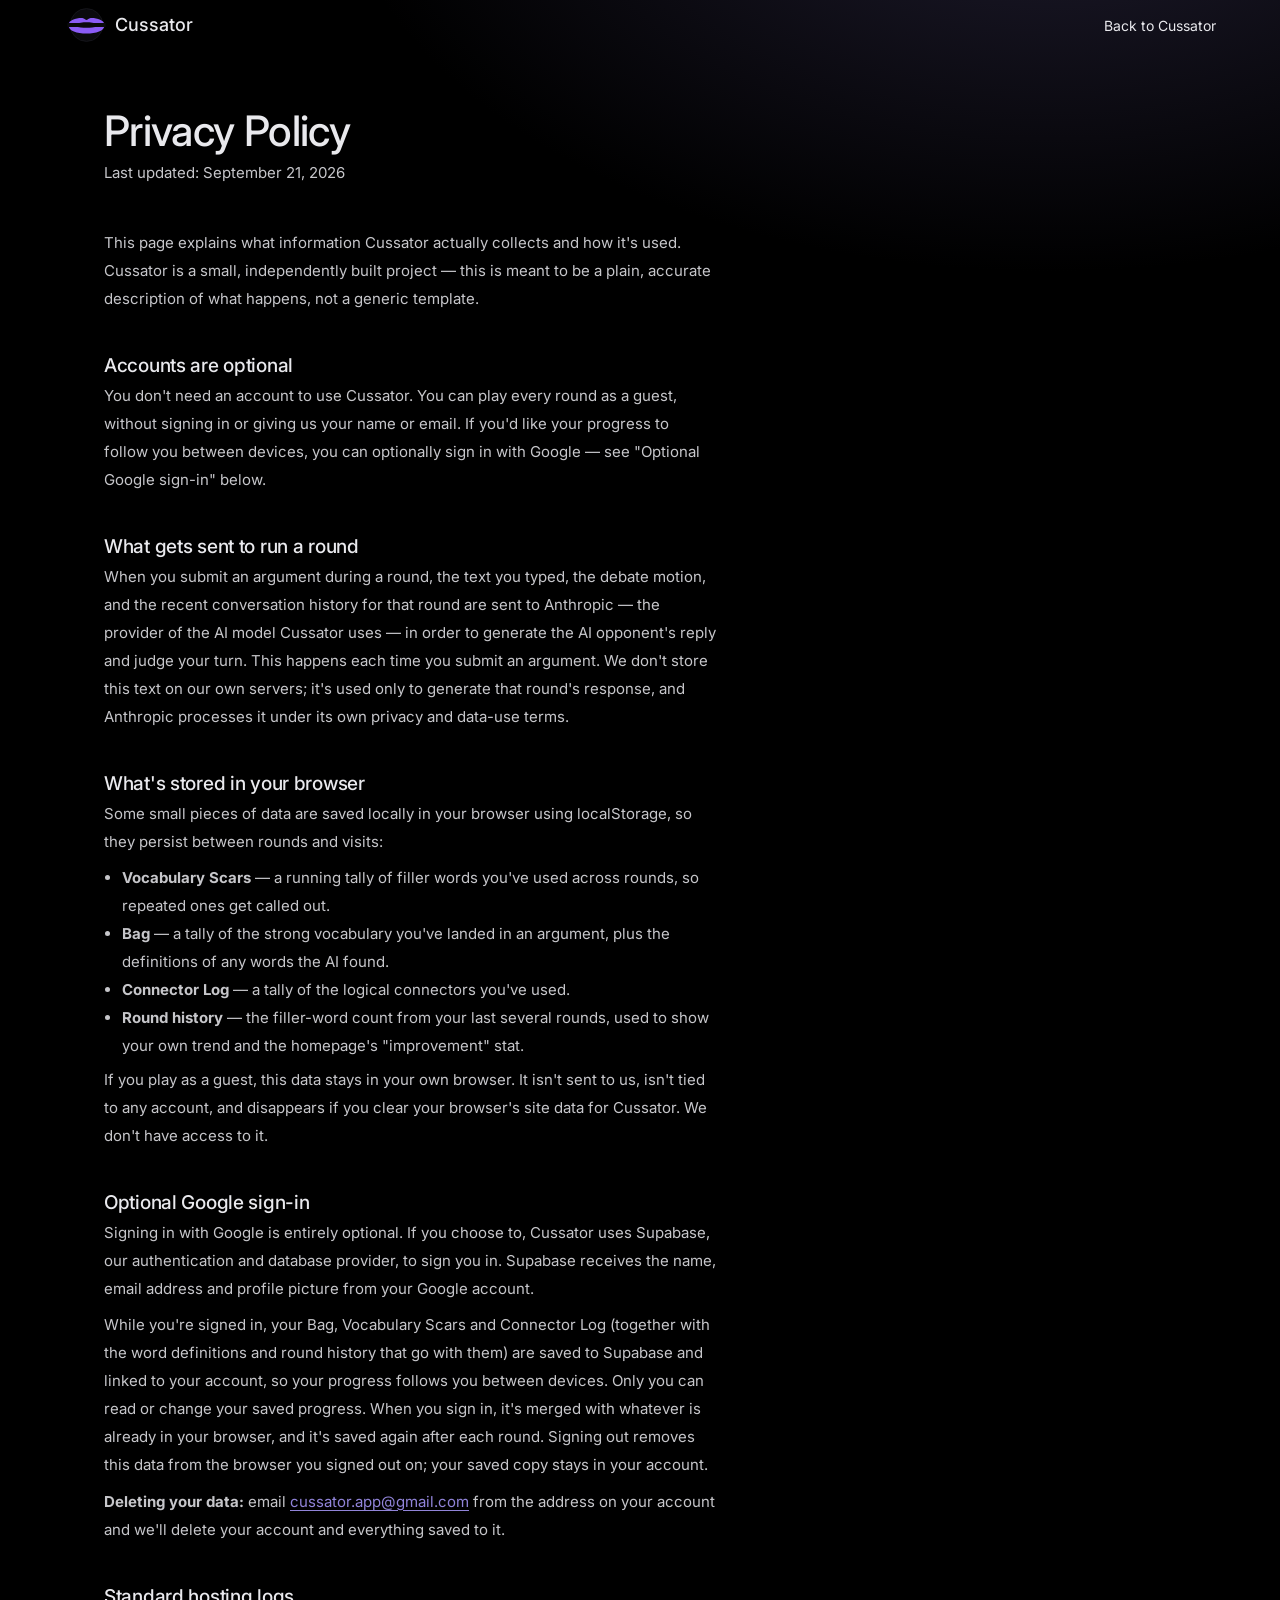
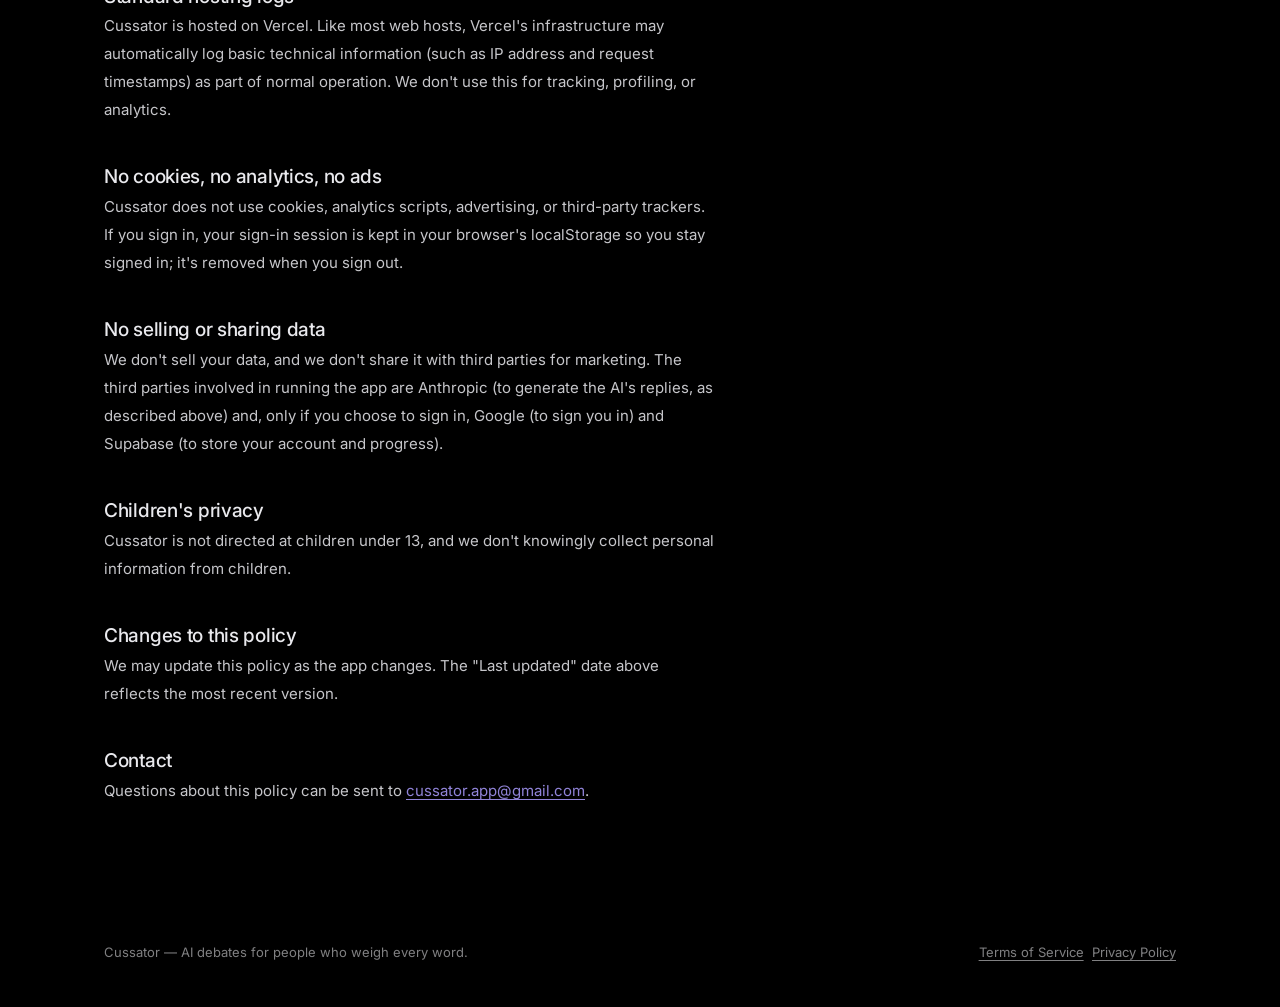
==== commit c14f0355: "Update privacy policy for optional sign-in; add clean supabase_setup.sql - privacy.html: accounts ar" ====
--- a/site/privacy.html
+++ b/site/privacy.html
@@ -24,35 +24,39 @@
   <div class="cuss-wrap">
     <section class="cuss-legal">
       <h1>Privacy Policy</h1>
-      <p class="cuss-legal-updated">Last updated: August 29, 2026</p>
+      <p class="cuss-legal-updated">Last updated: September 21, 2026</p>
 
       <p>This page explains what information Cussator actually collects and how it's used. Cussator is a small, independently built project — this is meant to be a plain, accurate description of what happens, not a generic template.</p>
 
-      <h2>No accounts, no sign-up</h2>
-      <p>You don't need to create an account, sign in, or provide your name or email to use Cussator.</p>
+      <h2>Accounts are optional</h2>
+      <p>You don't need an account to use Cussator. You can play every round as a guest, without signing in or giving us your name or email. If you'd like your progress to follow you between devices, you can optionally sign in with Google — see "Optional Google sign-in" below.</p>
 
       <h2>What gets sent to run a round</h2>
       <p>When you submit an argument during a round, the text you typed, the debate motion, and the recent conversation history for that round are sent to Anthropic — the provider of the AI model Cussator uses — in order to generate the AI opponent's reply and judge your turn. This happens each time you submit an argument. We don't store this text on our own servers; it's used only to generate that round's response, and Anthropic processes it under its own privacy and data-use terms.</p>
 
       <h2>What's stored in your browser</h2>
-      <p>Two small pieces of data are saved locally in your browser using localStorage, so they persist between rounds and visits:</p>
+      <p>Some small pieces of data are saved locally in your browser using localStorage, so they persist between rounds and visits:</p>
       <ul>
         <li><strong>Vocabulary Scars</strong> — a running tally of filler words you've used across rounds, so repeated ones get called out.</li>
+        <li><strong>Bag</strong> — a tally of the strong vocabulary you've landed in an argument, plus the definitions of any words the AI found.</li>
+        <li><strong>Connector Log</strong> — a tally of the logical connectors you've used.</li>
         <li><strong>Round history</strong> — the filler-word count from your last several rounds, used to show your own trend and the homepage's "improvement" stat.</li>
       </ul>
-      <p>Along with your Bag and Connector Log tallies, this data lives in your own browser. If you play as a guest, it isn't sent to us, isn't tied to any account, and disappears if you clear your browser's site data for Cussator. We don't have access to it.</p>
+      <p>If you play as a guest, this data stays in your own browser. It isn't sent to us, isn't tied to any account, and disappears if you clear your browser's site data for Cussator. We don't have access to it.</p>
 
       <h2>Optional Google sign-in</h2>
-      <p>You can optionally sign in with Google. Signing in is never required to play. If you do, Cussator (through Supabase, our authentication and database provider) receives your Google account's name, email address and profile picture, and stores your Bag, Vocabulary Scars, Connector Log and round history against your account, so your progress follows you between devices. Only you can read or change that stored progress. Signing out removes this data from the browser you signed out on; your saved copy stays in your account.</p>
+      <p>Signing in with Google is entirely optional. If you choose to, Cussator uses Supabase, our authentication and database provider, to sign you in. Supabase receives the name, email address and profile picture from your Google account.</p>
+      <p>While you're signed in, your Bag, Vocabulary Scars and Connector Log (together with the word definitions and round history that go with them) are saved to Supabase and linked to your account, so your progress follows you between devices. Only you can read or change your saved progress. When you sign in, it's merged with whatever is already in your browser, and it's saved again after each round. Signing out removes this data from the browser you signed out on; your saved copy stays in your account.</p>
+      <p><strong>Deleting your data:</strong> email <a href="mailto:cussator.app@gmail.com">cussator.app@gmail.com</a> from the address on your account and we'll delete your account and everything saved to it.</p>
 
       <h2>Standard hosting logs</h2>
       <p>Cussator is hosted on Vercel. Like most web hosts, Vercel's infrastructure may automatically log basic technical information (such as IP address and request timestamps) as part of normal operation. We don't use this for tracking, profiling, or analytics.</p>
 
       <h2>No cookies, no analytics, no ads</h2>
-      <p>Cussator does not use cookies, analytics scripts, advertising, or third-party trackers.</p>
+      <p>Cussator does not use cookies, analytics scripts, advertising, or third-party trackers. If you sign in, your sign-in session is kept in your browser's localStorage so you stay signed in; it's removed when you sign out.</p>
 
       <h2>No selling or sharing data</h2>
-      <p>We don't sell your data, and we don't share it with third parties for marketing. The only third party involved in running the app is Anthropic, for the reason described above.</p>
+      <p>We don't sell your data, and we don't share it with third parties for marketing. The third parties involved in running the app are Anthropic (to generate the AI's replies, as described above) and, only if you choose to sign in, Google (to sign you in) and Supabase (to store your account and progress).</p>
 
       <h2>Children's privacy</h2>
       <p>Cussator is not directed at children under 13, and we don't knowingly collect personal information from children.</p>
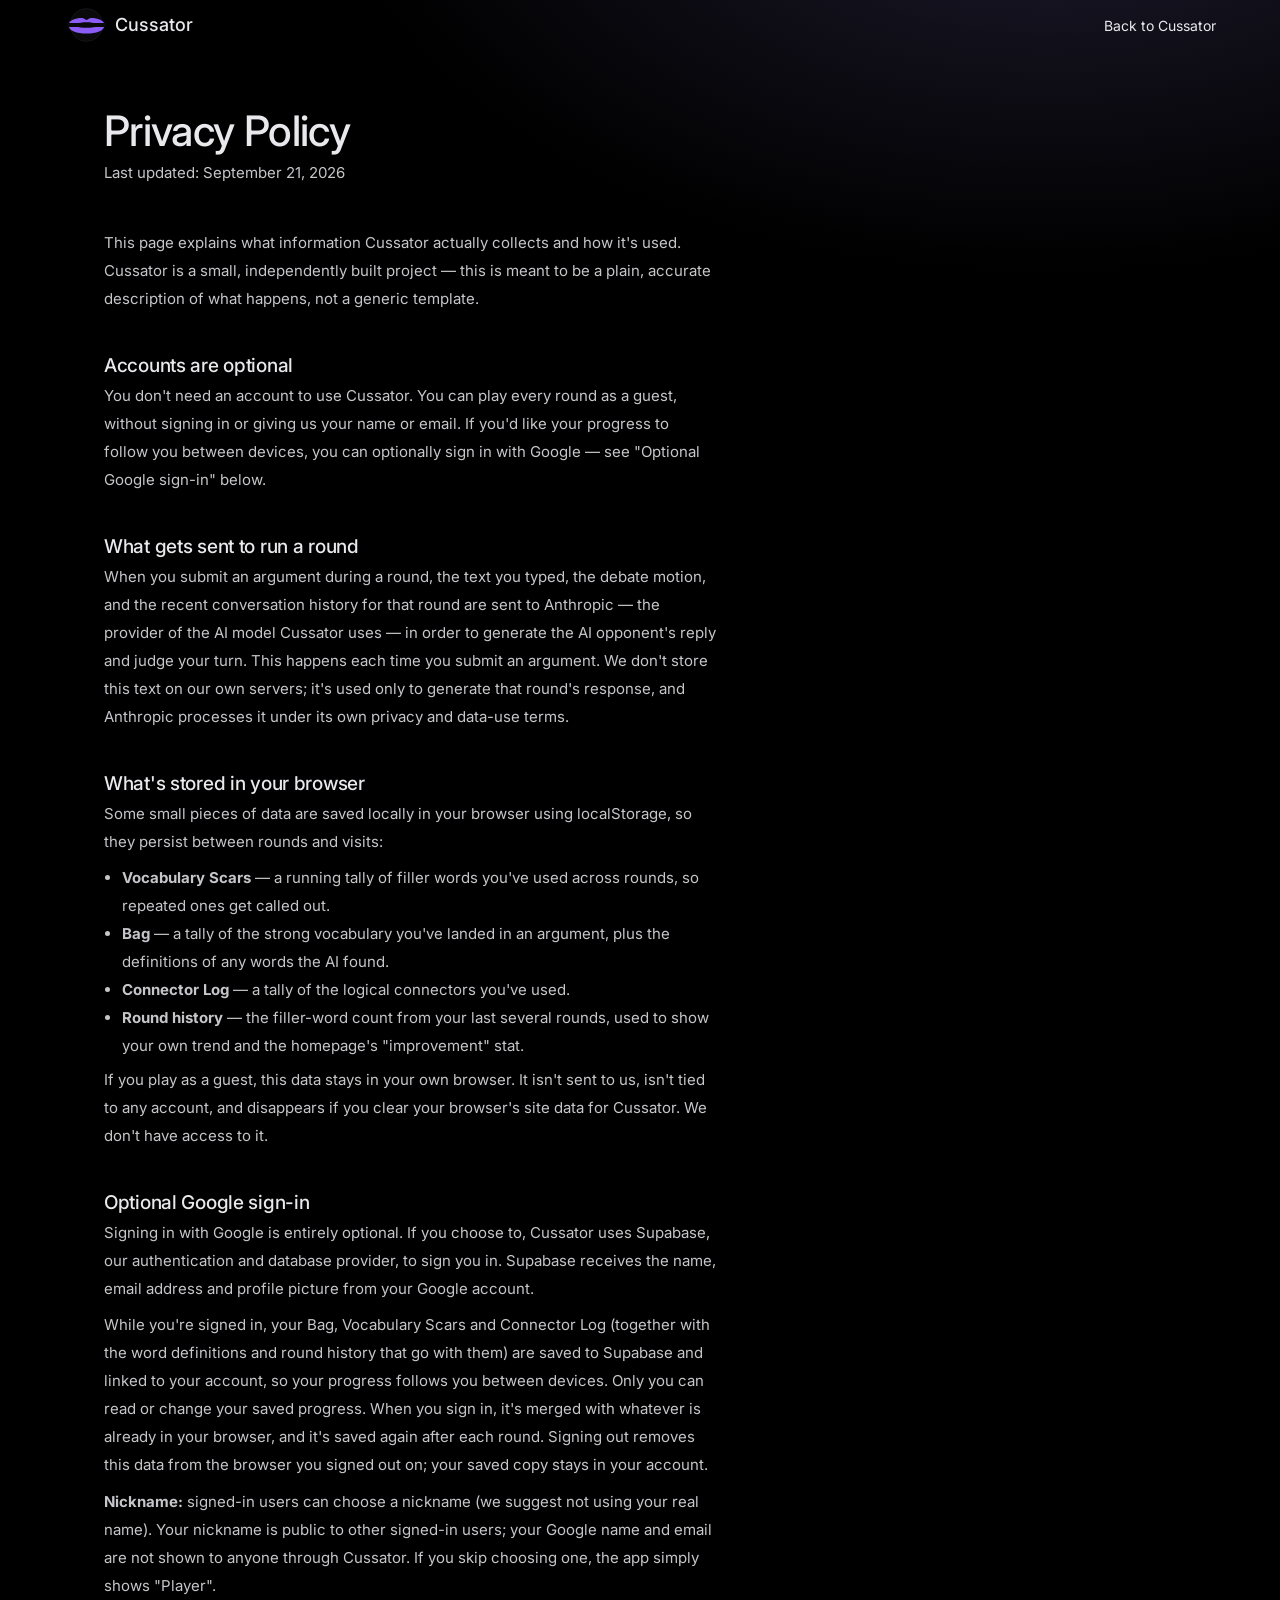
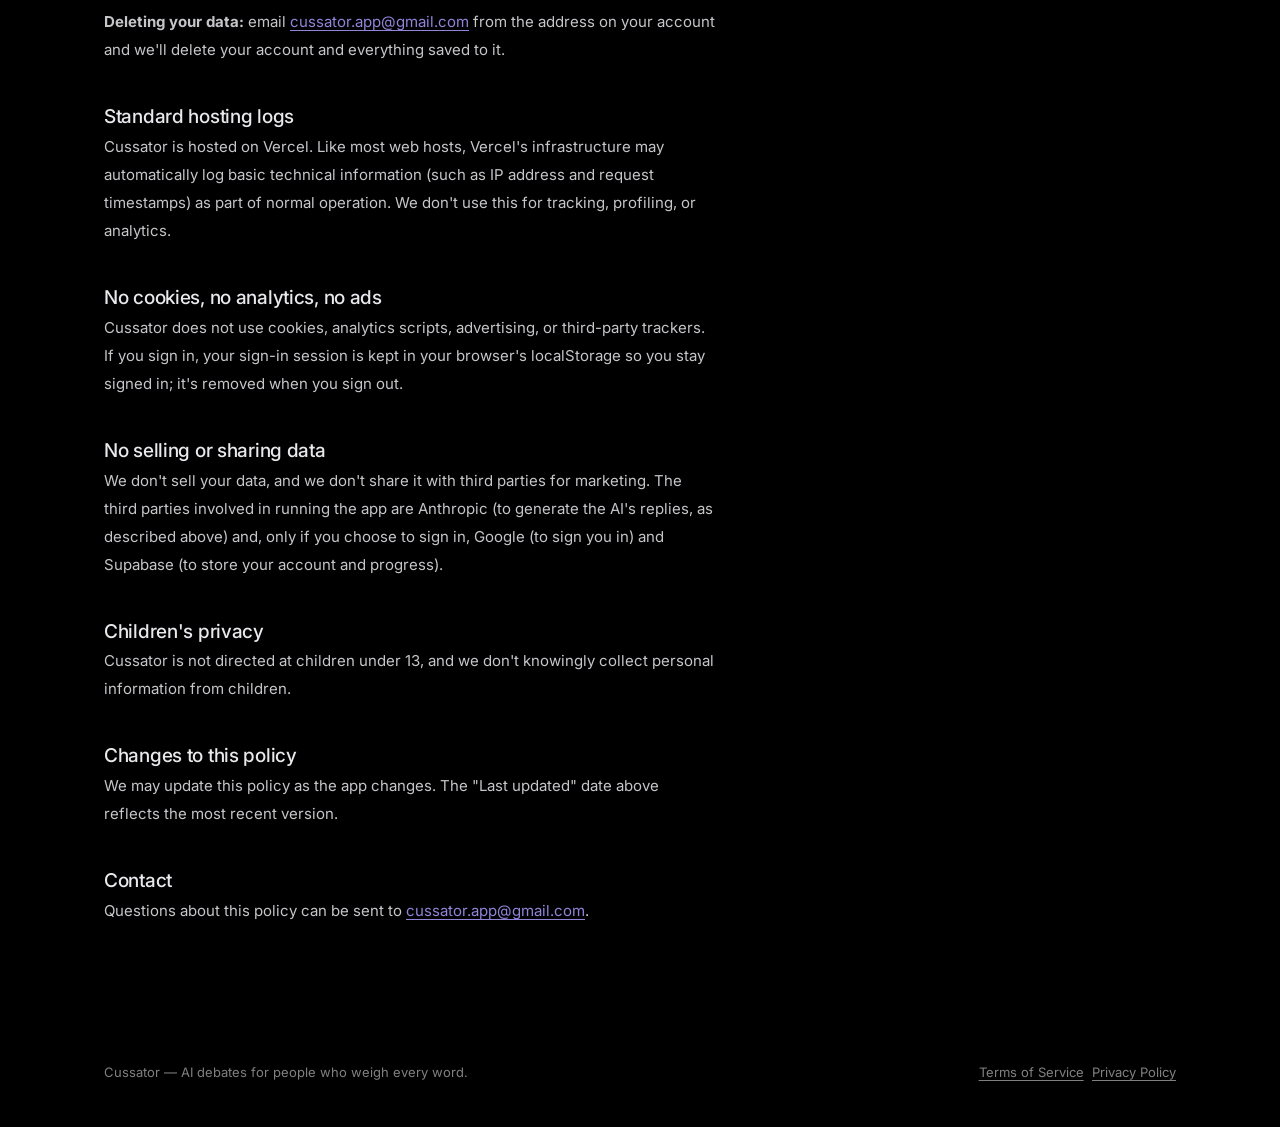
==== commit 5780699b: "Add nicknames: profiles table, nickname dialog, user menu; fix lock leak - supabase_profiles.sql: pu" ====
--- a/site/privacy.html
+++ b/site/privacy.html
@@ -47,6 +47,7 @@
       <h2>Optional Google sign-in</h2>
       <p>Signing in with Google is entirely optional. If you choose to, Cussator uses Supabase, our authentication and database provider, to sign you in. Supabase receives the name, email address and profile picture from your Google account.</p>
       <p>While you're signed in, your Bag, Vocabulary Scars and Connector Log (together with the word definitions and round history that go with them) are saved to Supabase and linked to your account, so your progress follows you between devices. Only you can read or change your saved progress. When you sign in, it's merged with whatever is already in your browser, and it's saved again after each round. Signing out removes this data from the browser you signed out on; your saved copy stays in your account.</p>
+      <p><strong>Nickname:</strong> signed-in users can choose a nickname (we suggest not using your real name). Your nickname is public to other signed-in users; your Google name and email are not shown to anyone through Cussator. If you skip choosing one, the app simply shows "Player".</p>
       <p><strong>Deleting your data:</strong> email <a href="mailto:cussator.app@gmail.com">cussator.app@gmail.com</a> from the address on your account and we'll delete your account and everything saved to it.</p>
 
       <h2>Standard hosting logs</h2>
--- a/site/styles.css
+++ b/site/styles.css
@@ -305,11 +305,142 @@
   font-size: 13px; font-weight: 600;
 }
 .cuss-user-name { max-width: 110px; overflow: hidden; text-overflow: ellipsis; white-space: nowrap; font-size: 13px; }
-.cuss-signout-btn {
-  background: none; border: 0; padding: 12px 4px; cursor: pointer;
-  color: inherit; font: inherit; font-size: 12.5px; opacity: .7; text-decoration: underline;
-}
-.cuss-signout-btn:hover { opacity: 1; }
+/* User chip = a menu trigger (avatar + nickname) with a small dropdown:
+   Set/Change nickname and Sign out. See initNicknameUI() in script.js. */
+.cuss-user-chip { position: relative; }
+.cuss-user-trigger {
+  display: flex; align-items: center; gap: 6px; min-width: 0;
+  background: none; border: 0; padding: 4px 6px; border-radius: var(--radius-md);
+  color: inherit; font: inherit; cursor: pointer;
+}
+.cuss-user-trigger:hover { background: color-mix(in srgb, var(--color-text) 7%, transparent); }
+.cuss-user-caret { flex: none; opacity: 0.6; }
+.cuss-user-menu {
+  position: absolute; right: 0; top: calc(100% + 6px); z-index: 200; min-width: 180px;
+  display: flex; flex-direction: column; padding: 4px;
+  background: color-mix(in srgb, var(--color-surface) 45%, var(--color-bg));
+  border: 1px solid var(--color-divider); border-radius: var(--radius-md);
+}
+.cuss-user-menu[hidden] { display: none; }
+.cuss-user-menu-item {
+  background: none; border: 0; text-align: left; cursor: pointer;
+  padding: 10px 12px; border-radius: var(--radius-sm);
+  color: inherit; font: inherit; font-size: 14px;
+}
+.cuss-user-menu-item:hover { background: color-mix(in srgb, var(--color-text) 9%, transparent); }
+.cuss-user-menu-item:disabled { opacity: 0.5; cursor: default; }
+
+/* Nickname dialog fields (the dialog itself reuses .cuss-signin-dialog/-card). */
+.cuss-nick-label { font-size: 13px; color: color-mix(in srgb, var(--color-text) 65%, transparent); margin-bottom: calc(-1 * var(--space-2)); }
+.cuss-nick-input {
+  box-sizing: border-box; width: 100%; padding: 12px 14px;
+  background: transparent; color: var(--color-text);
+  border: 1px solid var(--color-divider); border-radius: var(--radius-md);
+  font: inherit; font-size: 16px; /* 16px stops iOS zooming on focus */
+}
+.cuss-nick-input:focus { outline: none; border-color: var(--color-accent); }
+.cuss-nick-status { margin: 0; min-height: 20px; font-size: 13.5px; color: color-mix(in srgb, var(--color-text) 60%, transparent); }
+.cuss-nick-status.is-ok { color: oklch(0.75 0.13 150); }
+.cuss-nick-status.is-bad { color: var(--color-warn); }
+.cuss-nick-hint { margin: 0; font-size: 13px; line-height: 1.5; color: color-mix(in srgb, var(--color-text) 55%, transparent); }
+.cuss-nick-save {
+  width: 100%; padding: 14px 20px; font-size: 15px;
+  background: var(--color-accent); color: var(--color-bg); border-color: transparent;
+}
+.cuss-nick-save:hover:not(:disabled) { background: var(--color-accent-2); }
+
+/* ---- Guest sign-in prompts ------------------------------------------------
+   Everything below is shown only to guests once auth state is known:
+   initAuth() sets body.auth-enabled (Supabase configured + first auth event
+   received) and body.signed-in. Without auth-enabled none of this appears, so
+   the site looks exactly as it did before sign-in existed. */
+/* .btn .cuss-lock: must outrank `.btn svg { display: block }` above, or the
+   lock would also show for signed-in users. */
+.cuss-lock, .btn .cuss-lock, .cuss-guest-note { display: none; }
+body.auth-enabled:not(.signed-in) .cuss-lock { display: inline-block; flex: none; opacity: 0.85; }
+body.auth-enabled:not(.signed-in) #cuss-bag-nav-count,
+body.auth-enabled:not(.signed-in) #cuss-bag-hero-count { display: none; }
+body.auth-enabled:not(.signed-in) .cuss-guest-note {
+  display: block; margin: var(--space-4) 0 0; max-width: 46ch;
+  font-size: 14px; line-height: 1.5;
+  color: color-mix(in srgb, var(--color-text) 60%, transparent);
+}
+
+/* White Google buttons (nav Sign in, dialog, round-report card). */
+.cuss-signin-btn, .cuss-google-btn {
+  background: #fff; color: #1f1f1f; border-color: #fff;
+}
+.cuss-signin-btn:hover, .cuss-google-btn:hover { background: #f1f1f4; border-color: #f1f1f4; }
+.cuss-signin-btn:active, .cuss-google-btn:active { background: #e4e4e9; }
+.cuss-google-btn { width: 100%; padding: 14px 20px; font-size: 15px; }
+
+/* Sign-in dialog — same fade-in overlay approach as .cuss-bag, but a centered
+   card. visibility (not just opacity) keeps its buttons out of the tab order
+   while closed. */
+.cuss-signin-dialog {
+  position: fixed; inset: 0; z-index: 300;
+  display: flex; align-items: center; justify-content: center; padding: var(--space-6);
+  background: color-mix(in srgb, var(--color-bg) 82%, transparent);
+  opacity: 0; visibility: hidden; pointer-events: none;
+  /* On close, visibility flips after the fade-out finishes. */
+  transition: opacity 0.2s ease, visibility 0s linear 0.2s;
+}
+/* On open, visibility flips immediately (0s) — otherwise the dialog is still
+   "hidden" when script calls focus() and the field can't take focus. */
+.cuss-signin-dialog.is-open { opacity: 1; visibility: visible; pointer-events: auto; transition: opacity 0.2s ease, visibility 0s; }
+.cuss-signin-card {
+  position: relative; box-sizing: border-box; width: 100%; max-width: 420px;
+  max-height: calc(100dvh - 2 * var(--space-6)); overflow-y: auto;
+  display: flex; flex-direction: column; gap: var(--space-4);
+  padding: var(--space-8);
+  background: color-mix(in srgb, var(--color-surface) 45%, var(--color-bg));
+  border: 1px solid var(--color-divider); border-radius: var(--radius-lg);
+}
+.cuss-signin-close { position: absolute; top: var(--space-4); right: var(--space-4); }
+.cuss-signin-logo {
+  display: inline-flex; align-items: center; justify-content: center;
+  width: 46px; height: 46px; border-radius: 50%;
+  background: color-mix(in srgb, var(--color-surface) 80%, var(--color-bg));
+}
+.cuss-signin-title { margin: var(--space-2) 0 0; font-family: var(--font-heading); font-weight: var(--font-heading-weight); font-size: 28px; line-height: 1.15; }
+.cuss-signin-sub { margin: 0; font-size: 15px; line-height: 1.5; color: color-mix(in srgb, var(--color-text) 70%, transparent); }
+.cuss-signin-or {
+  display: flex; align-items: center; gap: var(--space-3);
+  font-size: 13px; color: color-mix(in srgb, var(--color-text) 50%, transparent);
+}
+.cuss-signin-or::before, .cuss-signin-or::after { content: ""; flex: 1; height: 1px; background: var(--color-divider); }
+.cuss-signin-guest { width: 100%; padding: 14px 20px; font-size: 15px; }
+.cuss-signin-foot {
+  margin: 0; text-align: center; font-size: 13px; line-height: 1.6;
+  color: color-mix(in srgb, var(--color-text) 55%, transparent);
+}
+.cuss-signin-foot a { color: inherit; text-decoration: underline; }
+.cuss-signin-foot a:hover { color: var(--color-accent); }
+
+/* Round-report card for guests (see renderGuestBagPrompt() in script.js). */
+.cuss-bag-prompt {
+  box-sizing: border-box; width: 100%; max-width: 440px; margin-top: var(--space-6);
+  display: flex; flex-direction: column; gap: var(--space-4); text-align: left;
+  padding: var(--space-6);
+  background: color-mix(in srgb, var(--color-surface) 45%, var(--color-bg));
+  border: 1px solid var(--color-divider); border-radius: var(--radius-lg);
+  color: var(--color-text);
+}
+.cuss-bag-prompt[hidden] { display: none; }
+.cuss-bag-prompt-title {
+  display: flex; align-items: center; gap: var(--space-3); margin: 0;
+  font-family: var(--font-heading); font-weight: var(--font-heading-weight); font-size: 18px;
+}
+.cuss-lock-static { flex: none; color: var(--color-accent); }
+.cuss-bag-prompt-words { display: flex; flex-wrap: wrap; gap: var(--space-3); }
+.cuss-bag-prompt-word {
+  padding: 6px 12px; border-radius: var(--radius-md); font-size: 14px; font-weight: 600;
+  color: oklch(0.75 0.13 150);
+  background: color-mix(in srgb, oklch(0.75 0.13 150) 14%, transparent);
+}
+.cuss-bag-prompt-text { margin: 0; font-size: 14px; line-height: 1.5; color: color-mix(in srgb, var(--color-text) 70%, transparent); }
+.cuss-bag-prompt-later { align-self: center; font-weight: 500; color: color-mix(in srgb, var(--color-text) 65%, transparent); }
+.cuss-bag-prompt-later:hover { color: var(--color-text); }
 /* Hamburger — hidden on desktop, where .cuss-nav-links is just an inline
    row; shown only at the mobile breakpoint below, which is also where
    .cuss-nav-links itself switches from "inline row" to "dropdown panel
@@ -2409,6 +2540,11 @@
   .nav-cta { padding: 0 8px; min-height: 44px; font-size: 12.5px; }
   /* Signed-in chip: avatar + Sign out only, the name won't fit at 320px. */
   .cuss-user-name { display: none; }
+  /* Guest Sign in button: keep the G + label, trimmed to fit the 320px row. */
+  .cuss-signin-btn { gap: 4px; }
+  .cuss-signin-btn .cuss-g-logo { width: 14px; height: 14px; }
+  .cuss-signin-card { padding: var(--space-6); }
+  .cuss-signin-title { font-size: 24px; }
   /* The hamburger button added ~55px (its own width + gap) to this row
      that the original nav-overflow fix never accounted for — closes the
      resulting overflow at the narrowest real phone width (320px) by
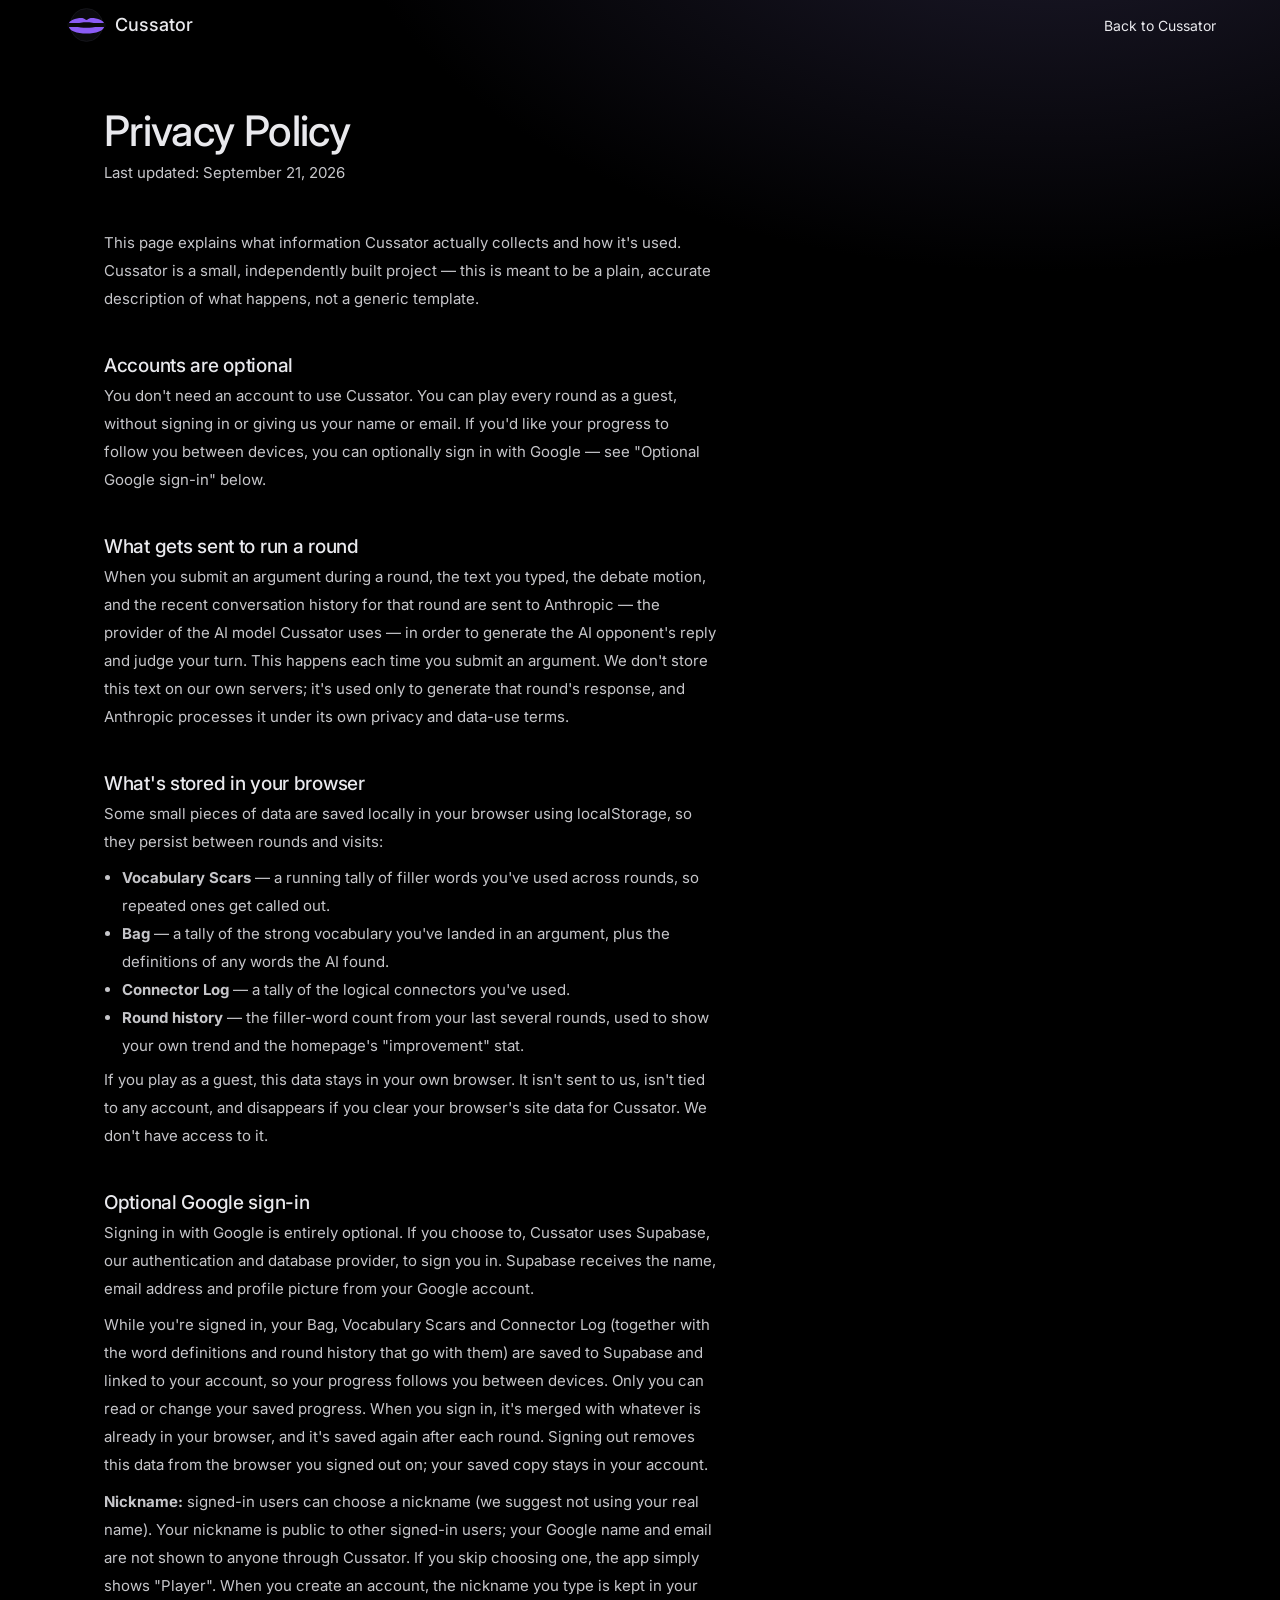
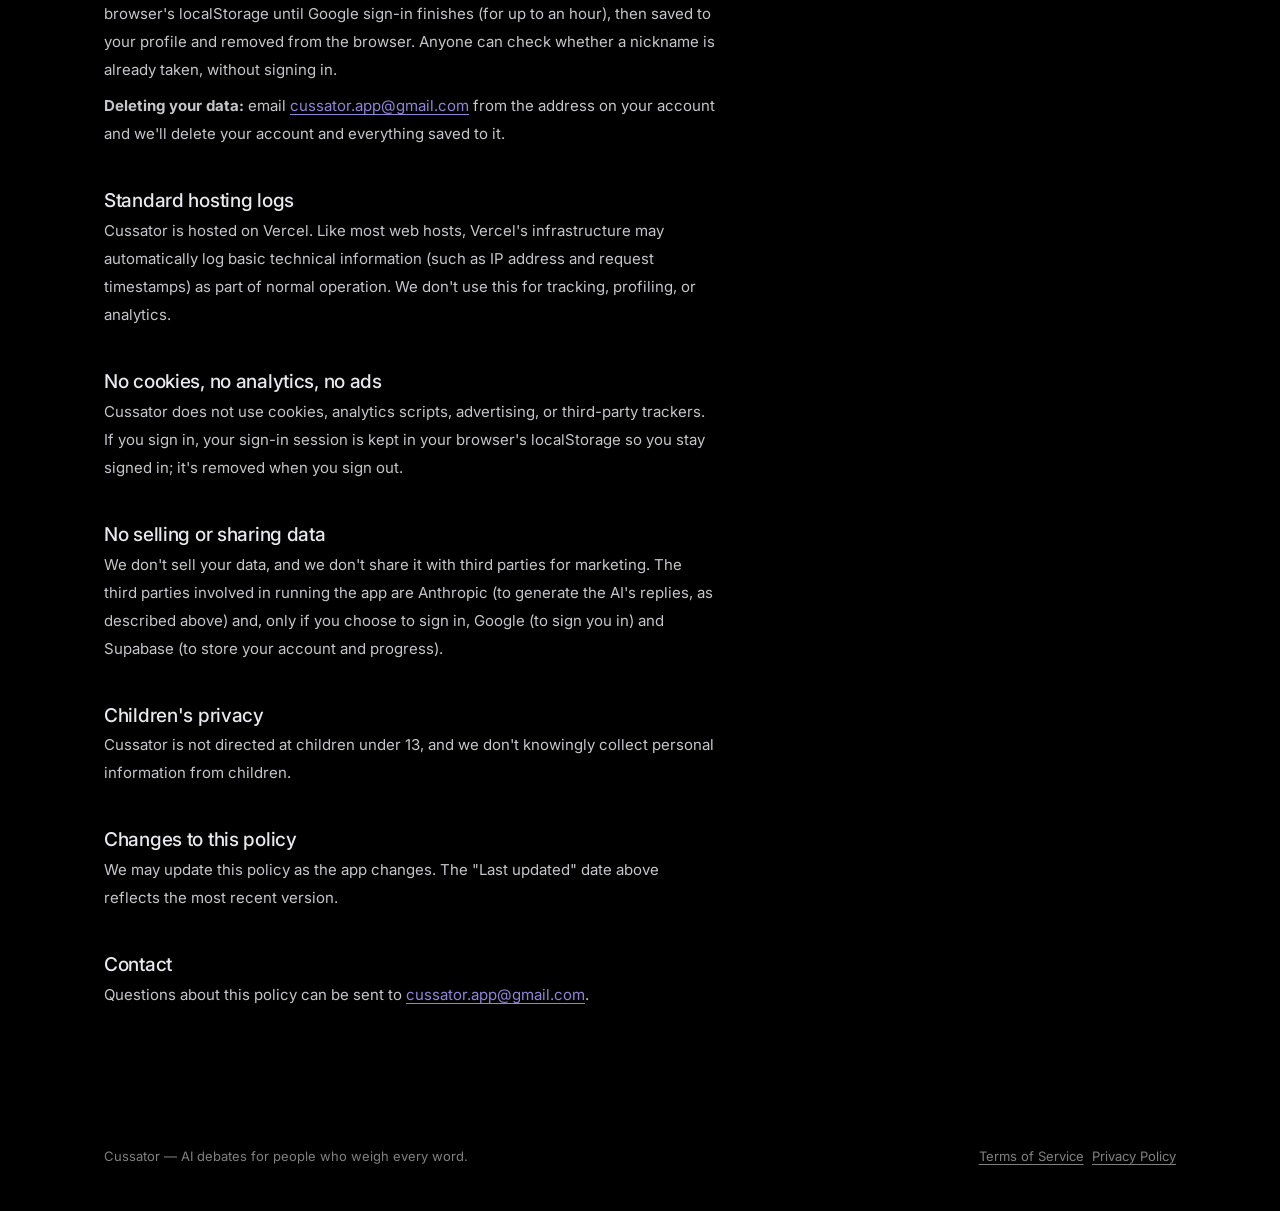
==== commit afc88350: "Nickname required at sign-up, Create account tab, House rename, player names - Sign-in dialog now ha" ====
--- a/site/privacy.html
+++ b/site/privacy.html
@@ -47,7 +47,7 @@
       <h2>Optional Google sign-in</h2>
       <p>Signing in with Google is entirely optional. If you choose to, Cussator uses Supabase, our authentication and database provider, to sign you in. Supabase receives the name, email address and profile picture from your Google account.</p>
       <p>While you're signed in, your Bag, Vocabulary Scars and Connector Log (together with the word definitions and round history that go with them) are saved to Supabase and linked to your account, so your progress follows you between devices. Only you can read or change your saved progress. When you sign in, it's merged with whatever is already in your browser, and it's saved again after each round. Signing out removes this data from the browser you signed out on; your saved copy stays in your account.</p>
-      <p><strong>Nickname:</strong> signed-in users can choose a nickname (we suggest not using your real name). Your nickname is public to other signed-in users; your Google name and email are not shown to anyone through Cussator. If you skip choosing one, the app simply shows "Player".</p>
+      <p><strong>Nickname:</strong> signed-in users can choose a nickname (we suggest not using your real name). Your nickname is public to other signed-in users; your Google name and email are not shown to anyone through Cussator. If you skip choosing one, the app simply shows "Player". When you create an account, the nickname you type is kept in your browser's localStorage until Google sign-in finishes (for up to an hour), then saved to your profile and removed from the browser. Anyone can check whether a nickname is already taken, without signing in.</p>
       <p><strong>Deleting your data:</strong> email <a href="mailto:cussator.app@gmail.com">cussator.app@gmail.com</a> from the address on your account and we'll delete your account and everything saved to it.</p>
 
       <h2>Standard hosting logs</h2>
--- a/site/styles.css
+++ b/site/styles.css
@@ -330,6 +330,21 @@
 .cuss-user-menu-item:hover { background: color-mix(in srgb, var(--color-text) 9%, transparent); }
 .cuss-user-menu-item:disabled { opacity: 0.5; cursor: default; }
 
+/* Sign in / Create account tabs inside the sign-in dialog. */
+.cuss-tabs {
+  display: flex; gap: 4px; padding: 4px;
+  border: 1px solid var(--color-divider); border-radius: var(--radius-md);
+}
+.cuss-tab {
+  flex: 1; padding: 10px 12px; background: none; border: 0; border-radius: var(--radius-sm);
+  color: color-mix(in srgb, var(--color-text) 60%, transparent);
+  font: inherit; font-size: 14px; font-weight: 600; cursor: pointer;
+}
+.cuss-tab:hover { color: var(--color-text); }
+.cuss-tab.is-active { background: color-mix(in srgb, var(--color-text) 10%, transparent); color: var(--color-text); }
+.cuss-panel { display: flex; flex-direction: column; gap: var(--space-4); }
+.cuss-panel[hidden] { display: none; }
+
 /* Nickname dialog fields (the dialog itself reuses .cuss-signin-dialog/-card). */
 .cuss-nick-label { font-size: 13px; color: color-mix(in srgb, var(--color-text) 65%, transparent); margin-bottom: calc(-1 * var(--space-2)); }
 .cuss-nick-input {
@@ -348,6 +363,9 @@
   background: var(--color-accent); color: var(--color-bg); border-color: transparent;
 }
 .cuss-nick-save:hover:not(:disabled) { background: var(--color-accent-2); }
+.cuss-nick-cancel { width: 100%; padding: 12px 20px; font-size: 14px; }
+/* .btn sets display, which would override the [hidden] attribute. */
+.cuss-nick-cancel[hidden], .cuss-signin-close[hidden] { display: none; }
 
 /* ---- Guest sign-in prompts ------------------------------------------------
    Everything below is shown only to guests once auth state is known:
@@ -417,30 +435,43 @@
 .cuss-signin-foot a { color: inherit; text-decoration: underline; }
 .cuss-signin-foot a:hover { color: var(--color-accent); }
 
-/* Round-report card for guests (see renderGuestBagPrompt() in script.js). */
+/* Round-report card for guests (see renderGuestBagPrompt() in script.js).
+   Proportions follow the "After a round" design (roomy card, 22px title, 16px
+   chips and body, 54px white Google button), in the site's own colors. */
 .cuss-bag-prompt {
-  box-sizing: border-box; width: 100%; max-width: 440px; margin-top: var(--space-6);
-  display: flex; flex-direction: column; gap: var(--space-4); text-align: left;
-  padding: var(--space-6);
+  box-sizing: border-box; width: 100%; max-width: 500px; margin-top: var(--space-6);
+  display: flex; flex-direction: column; gap: 18px; text-align: left;
+  padding: 28px;
   background: color-mix(in srgb, var(--color-surface) 45%, var(--color-bg));
-  border: 1px solid var(--color-divider); border-radius: var(--radius-lg);
+  border: 1px solid var(--color-divider); border-radius: 22px;
   color: var(--color-text);
 }
 .cuss-bag-prompt[hidden] { display: none; }
 .cuss-bag-prompt-title {
-  display: flex; align-items: center; gap: var(--space-3); margin: 0;
-  font-family: var(--font-heading); font-weight: var(--font-heading-weight); font-size: 18px;
-}
-.cuss-lock-static { flex: none; color: var(--color-accent); }
-.cuss-bag-prompt-words { display: flex; flex-wrap: wrap; gap: var(--space-3); }
+  display: flex; align-items: center; gap: 12px; margin: 0;
+  font-family: var(--font-heading); font-weight: var(--font-heading-weight); font-size: 22px; line-height: 1.25;
+}
+.cuss-lock-static { flex: none; width: 20px; height: 20px; color: var(--color-accent); }
+.cuss-bag-prompt-words { display: flex; flex-wrap: wrap; gap: 10px; }
 .cuss-bag-prompt-word {
-  padding: 6px 12px; border-radius: var(--radius-md); font-size: 14px; font-weight: 600;
+  padding: 8px 16px; border-radius: 10px; font-size: 16px; font-weight: 600;
   color: oklch(0.75 0.13 150);
   background: color-mix(in srgb, oklch(0.75 0.13 150) 14%, transparent);
 }
-.cuss-bag-prompt-text { margin: 0; font-size: 14px; line-height: 1.5; color: color-mix(in srgb, var(--color-text) 70%, transparent); }
-.cuss-bag-prompt-later { align-self: center; font-weight: 500; color: color-mix(in srgb, var(--color-text) 65%, transparent); }
+.cuss-bag-prompt-text { margin: 0; font-size: 16px; line-height: 1.55; color: color-mix(in srgb, var(--color-text) 72%, transparent); }
+.cuss-bag-prompt .cuss-google-btn { height: 54px; padding: 0 20px; gap: 12px; border-radius: 14px; font-size: 16px; font-weight: 600; }
+.cuss-bag-prompt .cuss-g-logo { width: 20px; height: 20px; }
+.cuss-bag-prompt-later {
+  align-self: center; height: 46px; padding: 0 20px; font-size: 15px; font-weight: 600;
+  color: color-mix(in srgb, var(--color-text) 62%, transparent);
+}
 .cuss-bag-prompt-later:hover { color: var(--color-text); }
+@media (max-width: 640px) {
+  .cuss-bag-prompt { padding: 20px; gap: 14px; border-radius: 18px; }
+  .cuss-bag-prompt-title { font-size: 19px; }
+  .cuss-bag-prompt-word { padding: 6px 12px; font-size: 15px; }
+  .cuss-bag-prompt-text { font-size: 15px; }
+}
 /* Hamburger — hidden on desktop, where .cuss-nav-links is just an inline
    row; shown only at the mobile breakpoint below, which is also where
    .cuss-nav-links itself switches from "inline row" to "dropdown panel
